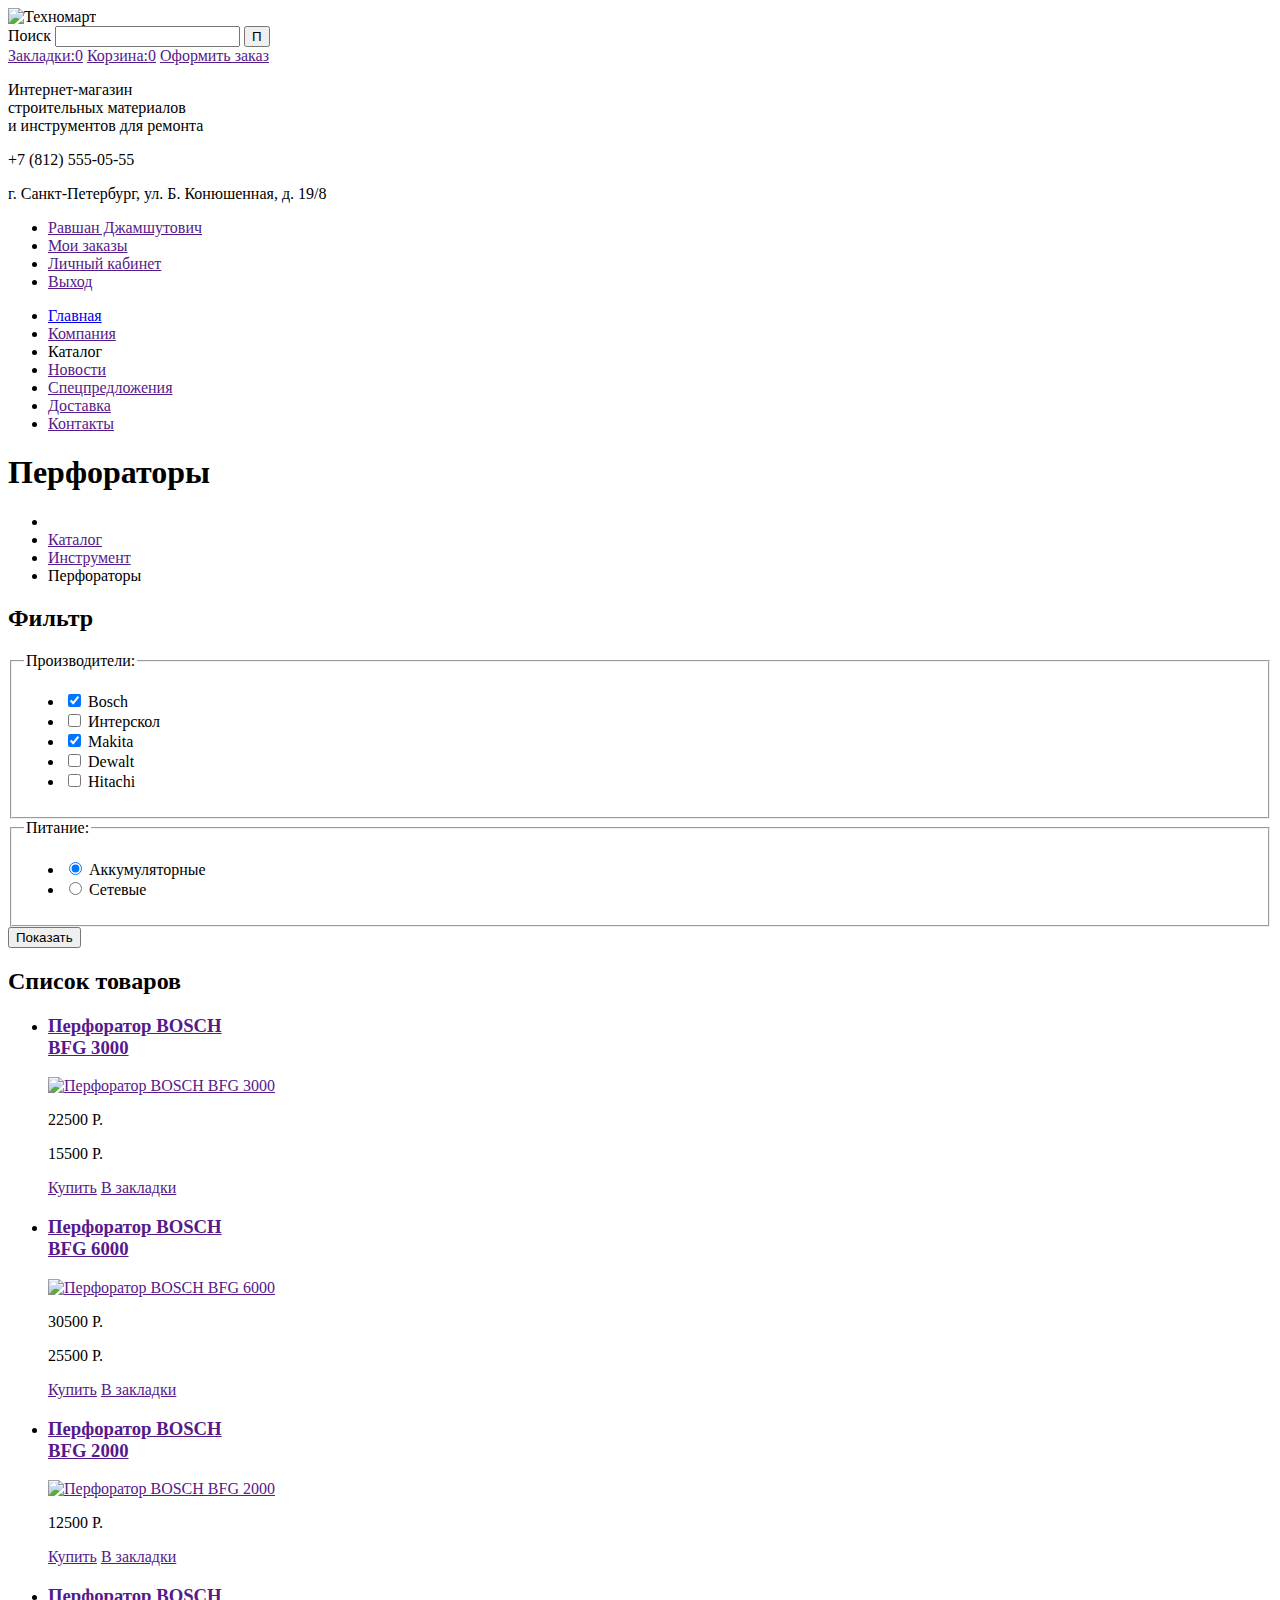
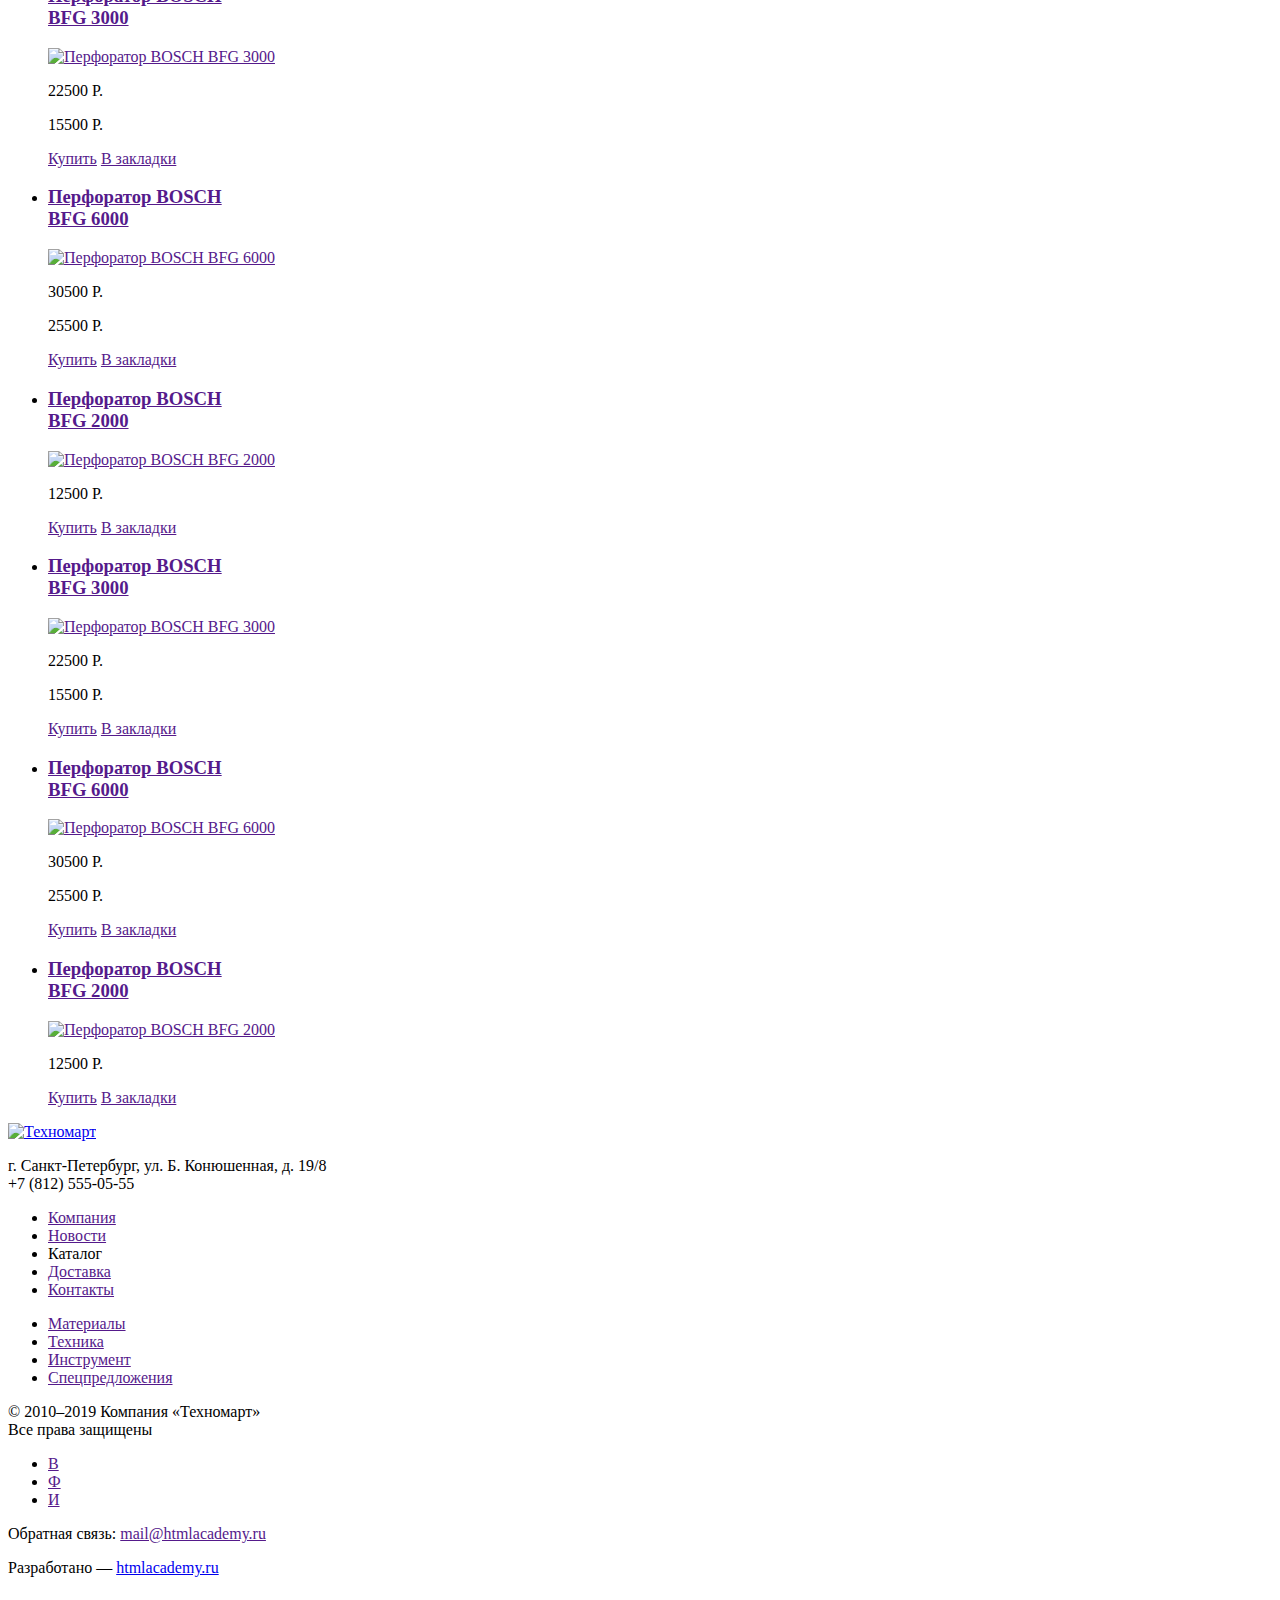
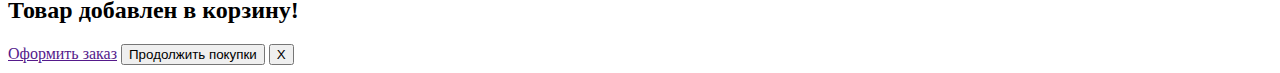
==== catalog.html @ 67f21a8b "Добавил формы" ====
<!DOCTYPE html>
<html lang="ru">
  <head>
    <meta charset="utf-8">
    <title>Каталог</title>
  </head>
  <body>
    <header>
      <div>
        <div><img src="img/logo.svg" width="109" height="19" alt="Техномарт"></div>
        <form action="https://echo.htmlacademy.ru" method="get">
          <label for="search-field">Поиск</label>
          <input id="search-field" type="text" name="search">
          <button type="submit" aria-label="найти">П</button>
        </form>
        <a href="">Закладки:0</a>
        <a href="">Корзина:0</a>
        <a href="">Оформить заказ</a>
      </div>
      <p>
        Интернет-магазин<br>
        строительных материалов<br>
        и инструментов для ремонта<br>
      </p>
      <p>+7 (812) 555-05-55</p>
      <p>г. Санкт-Петербург, ул. Б. Конюшенная, д. 19/8</p>
      <ul>
        <li><a href="">Равшан Джамшутович</a></li>
        <li><a href="">Мои заказы</a></li>
        <li><a href="">Личный кабинет</a></li>
        <li><a href="">Выход</a></li>
      </ul>
      <nav>
        <ul>
          <li><a href="index.html">Главная</a></li>
          <li><a href="">Компания</a></li>
          <li><a>Каталог</a></li>
          <li><a href="">Новости</a></li>
          <li><a href="">Спецпредложения</a></li>
          <li><a href="">Доставка</a></li>
          <li><a href="">Контакты</a></li>
        </ul>
      </nav>
    </header>
    <main>
      <h1>Перфораторы</h1>
      <ul>
        <li><a href="index.html" aria-label="Главная"></a></li>
        <li><a href="">Каталог</a></li>
        <li><a href="">Инструмент</a></li>
        <li><a>Перфораторы</a></li>
      </ul>
      <section>
        <h2>Фильтр</h2>
        <form action="https://echo.htmlacademy.ru" method="get">
          <fieldset>
            <legend>Производители:</legend>
            <ul>
              <li>
                <input id="filter-Bosch" class="visually-hidden" type="checkbox" name="Bosch" checked>
                <label for="filter-Bosch">Bosch</label>
              </li>
              <li>
                <input id="filter-Interscol" class="visually-hidden" type="checkbox" name="Interscol">
                <label for="filter-Interscol">Интерскол</label>
              </li>
              <li>
                <input id="filter-Makita" class="visually-hidden" type="checkbox" name="Makita" checked>
                <label for="filter-Makita">Makita</label>
              </li>
              <li>
                <input id="filter-Dewalt" class="visually-hidden" type="checkbox" name="Dewalt">
                <label for="filter-Dewalt">Dewalt</label>
              </li>
              <li>
                <input id="filter-Hitachi" class="visually-hidden" type="checkbox" name="Hitachi">
                <label for="filter-Hitachi">Hitachi</label>
              </li>
            </ul>
          </fieldset>
          <fieldset>
            <legend>Питание:</legend>
            <ul>
              <li>
                <input id="battery" class="visually-hidden" type="radio" name="power-source" value="battery" checked>
                <label for="battery">Аккумуляторные</label>
              </li>
              <li>
                <input id="electricity" class="visually-hidden" type="radio" name="power-source" value="electricity">
                <label for="electricity">Сетевые</label>
              </li>
            </ul>
          </fieldset>
          <button type="submit">Показать</button>
        </form>
      </section>
      <section>
        <h2 class="visually-hidden">Список товаров</h2>
        <ul>
          <li>
            <a href="" aria-label="Перфоратор BOSCH BFG 3000">
              <h3>Перфоратор BOSCH<br>
                BFG 3000
              </h3>
              <img src="img/item-catalog1.png" width="218" height="170" alt="Перфоратор BOSCH BFG 3000">
            </a>
              <p>22500 Р.</p>
              <div><p>15500 Р.</p></div>
            <a href="">Купить</a>
            <a href="">В закладки</a>
          </li>
          <li>
            <a href="" aria-label="Перфоратор BOSCH BFG 6000">
              <h3>Перфоратор BOSCH<br>
                BFG 6000
              </h3>
              <img src="img/item-catalog2.png" width="218" height="170" alt="Перфоратор BOSCH BFG 6000">
            </a>
            <p>30500 Р.</p>
            <div><p>25500 Р.</p></div>
            <a href="">Купить</a>
            <a href="">В закладки</a>
          </li>
          <li>
            <a href="" aria-label="Перфоратор BOSCH BFG 2000">
              <h3>Перфоратор BOSCH<br>
                BFG 2000
              </h3>
              <img src="img/item-catalog3.png" width="218" height="170" alt="Перфоратор BOSCH BFG 2000">
            </a>
            <div><p>12500 Р.</p></div>
            <a href="">Купить</a>
            <a href="">В закладки</a>
          </li>
          <li>
            <a href="" aria-label="Перфоратор BOSCH BFG 3000">
              <h3>Перфоратор BOSCH<br>
                BFG 3000
              </h3>
              <img src="img/item-catalog1.png" width="218" height="170" alt="Перфоратор BOSCH BFG 3000">
            </a>
              <p>22500 Р.</p>
              <div><p>15500 Р.</p></div>
            <a href="">Купить</a>
            <a href="">В закладки</a>
          </li>
          <li>
            <a href="" aria-label="Перфоратор BOSCH BFG 6000">
              <h3>Перфоратор BOSCH<br>
                BFG 6000
              </h3>
              <img src="img/item-catalog2.png" width="218" height="170" alt="Перфоратор BOSCH BFG 6000">
            </a>
            <p>30500 Р.</p>
            <div><p>25500 Р.</p></div>
            <a href="">Купить</a>
            <a href="">В закладки</a>
          </li>
          <li>
            <a href="" aria-label="Перфоратор BOSCH BFG 2000">
              <h3>Перфоратор BOSCH<br>
                BFG 2000
              </h3>
              <img src="img/item-catalog3.png" width="218" height="170" alt="Перфоратор BOSCH BFG 2000">
            </a>
            <div><p>12500 Р.</p></div>
            <a href="">Купить</a>
            <a href="">В закладки</a>
          </li>
          <li>
            <a href="" aria-label="Перфоратор BOSCH BFG 3000">
              <h3>Перфоратор BOSCH<br>
                BFG 3000
              </h3>
              <img src="img/item-catalog1.png" width="218" height="170" alt="Перфоратор BOSCH BFG 3000">
            </a>
              <p>22500 Р.</p>
              <div><p>15500 Р.</p></div>
            <a href="">Купить</a>
            <a href="">В закладки</a>
          </li>
          <li>
            <a href="" aria-label="Перфоратор BOSCH BFG 6000">
              <h3>Перфоратор BOSCH<br>
                BFG 6000
              </h3>
              <img src="img/item-catalog2.png" width="218" height="170" alt="Перфоратор BOSCH BFG 6000">
            </a>
            <p>30500 Р.</p>
            <div><p>25500 Р.</p></div>
            <a href="">Купить</a>
            <a href="">В закладки</a>
          </li>
          <li>
            <a href="" aria-label="Перфоратор BOSCH BFG 2000">
              <h3>Перфоратор BOSCH<br>
                BFG 2000
              </h3>
              <img src="img/item-catalog3.png" width="218" height="170" alt="Перфоратор BOSCH BFG 2000">
            </a>
            <div><p>12500 Р.</p></div>
            <a href="">Купить</a>
            <a href="">В закладки</a>
          </li>
        </ul>
      </section>
     </main>
    <footer>
      <div>
        <a href="index.html"><img src="img/logo.svg" width="138" height="23" alt="Техномарт"></a>
        <p>г. Санкт-Петербург, ул. Б. Конюшенная, д. 19/8<br>
+7 (812) 555-05-55
        </p>
        <ul>
          <li><a href="">Компания</a></li>
          <li><a href="">Новости</a></li>
          <li><a>Каталог</a></li>
          <li><a href="">Доставка</a></li>
          <li><a href="">Контакты</a></li>
        </ul>
        <ul>
          <li><a href="">Материалы</a></li>
          <li><a href="">Техника</a></li>
          <li><a href="">Инструмент</a></li>
          <li><a href="">Спецпредложения</a></li>
        </ul>
    </div>
    <div>
      <p>© 2010–2019 Компания «Техномарт»<br>
         Все права защищены
      </p>
      <ul>
        <li><a href="" aria-label="Техномарт во Вконтакте">В</a></li>
        <li><a href="" aria-label="Техномарт в Фейсбуке">Ф</a></li>
        <li><a href="" aria-label="Техномарт в Инстаграме">И</a></li>
      </ul>
      <p>Обратная связь:
        <a href="">mail@htmlacademy.ru</a>
      </p>
      <p>Разработано —
        <a href="https://htmlacademy.ru/intensive/htmlcss">htmlacademy.ru</a>
      </p>
    </div>
    </footer>
    <section>
      <h2>Товар добавлен в корзину!</h2>
      <a href="">Оформить заказ</a>
      <button type="button">Продолжить покупки</button>
      <button type="button" aria-label="Закрыть">Х</button>
    </section>
  </body>
</html>
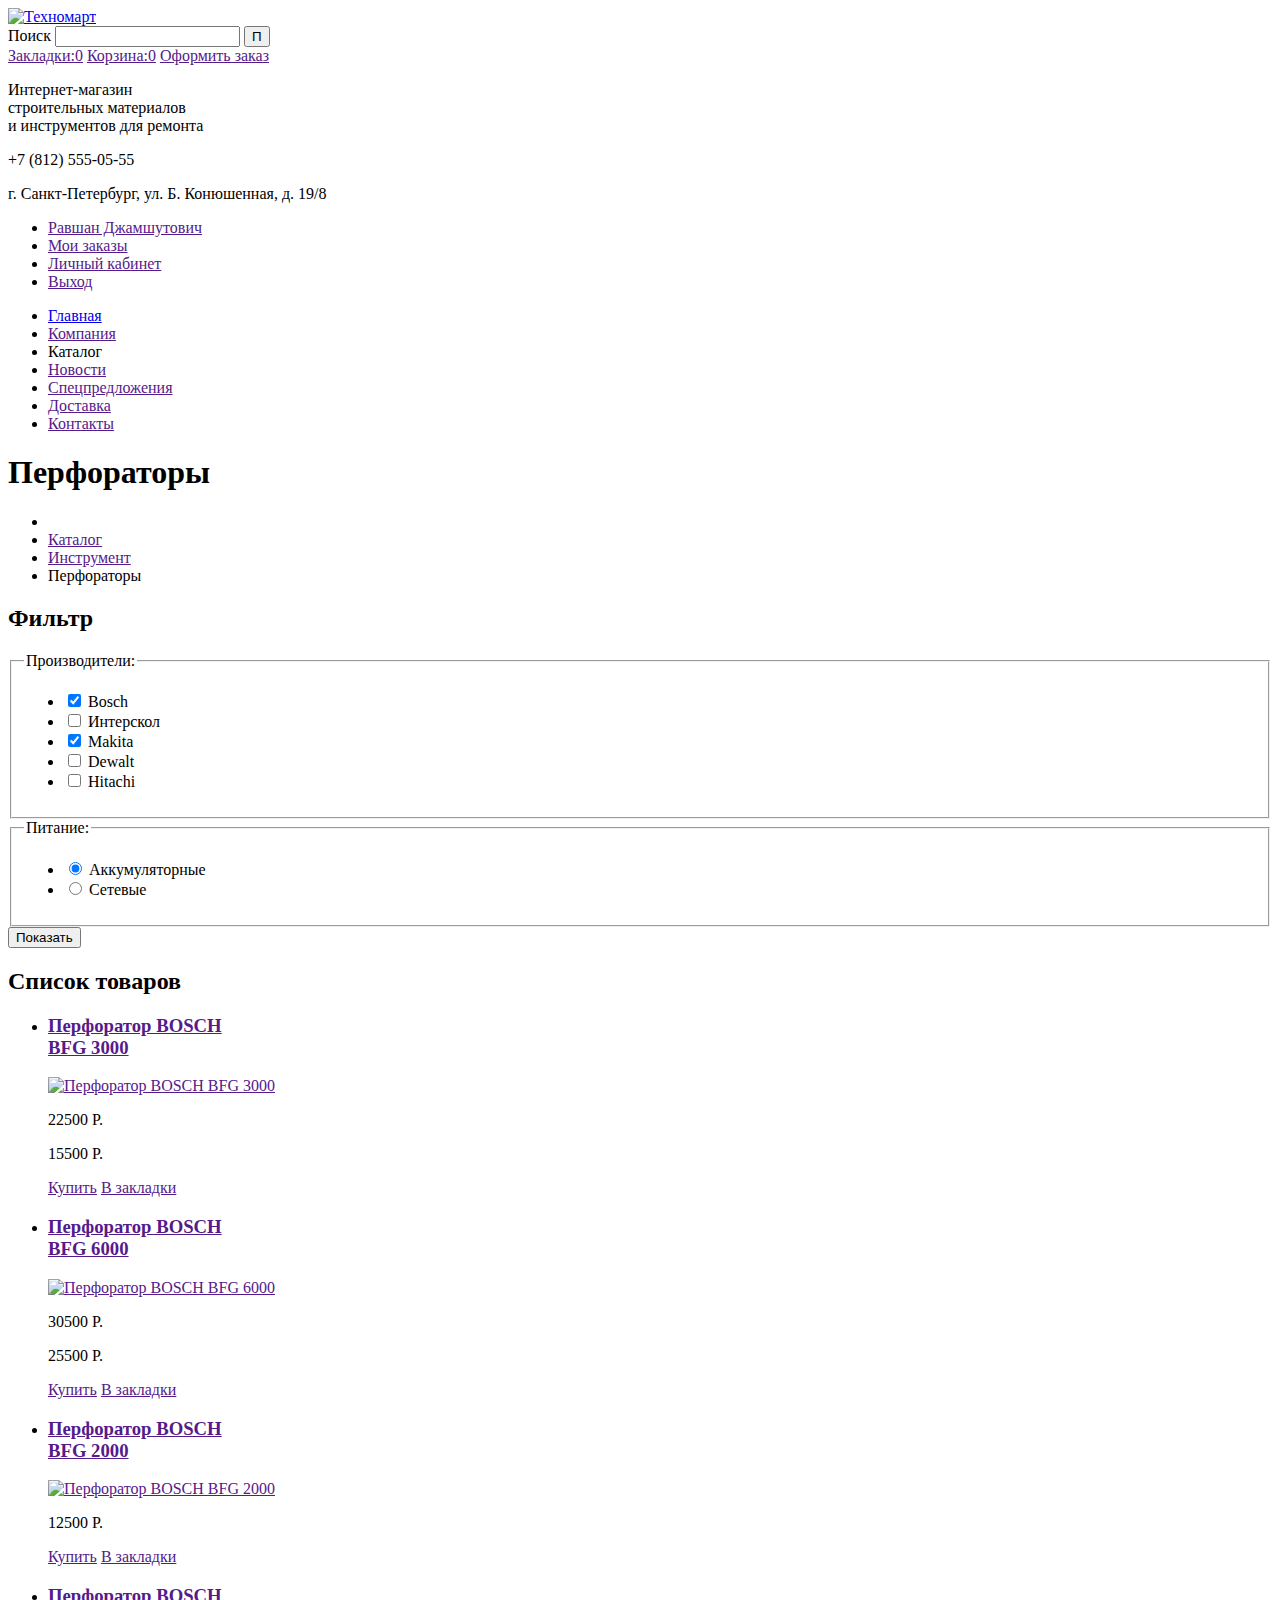
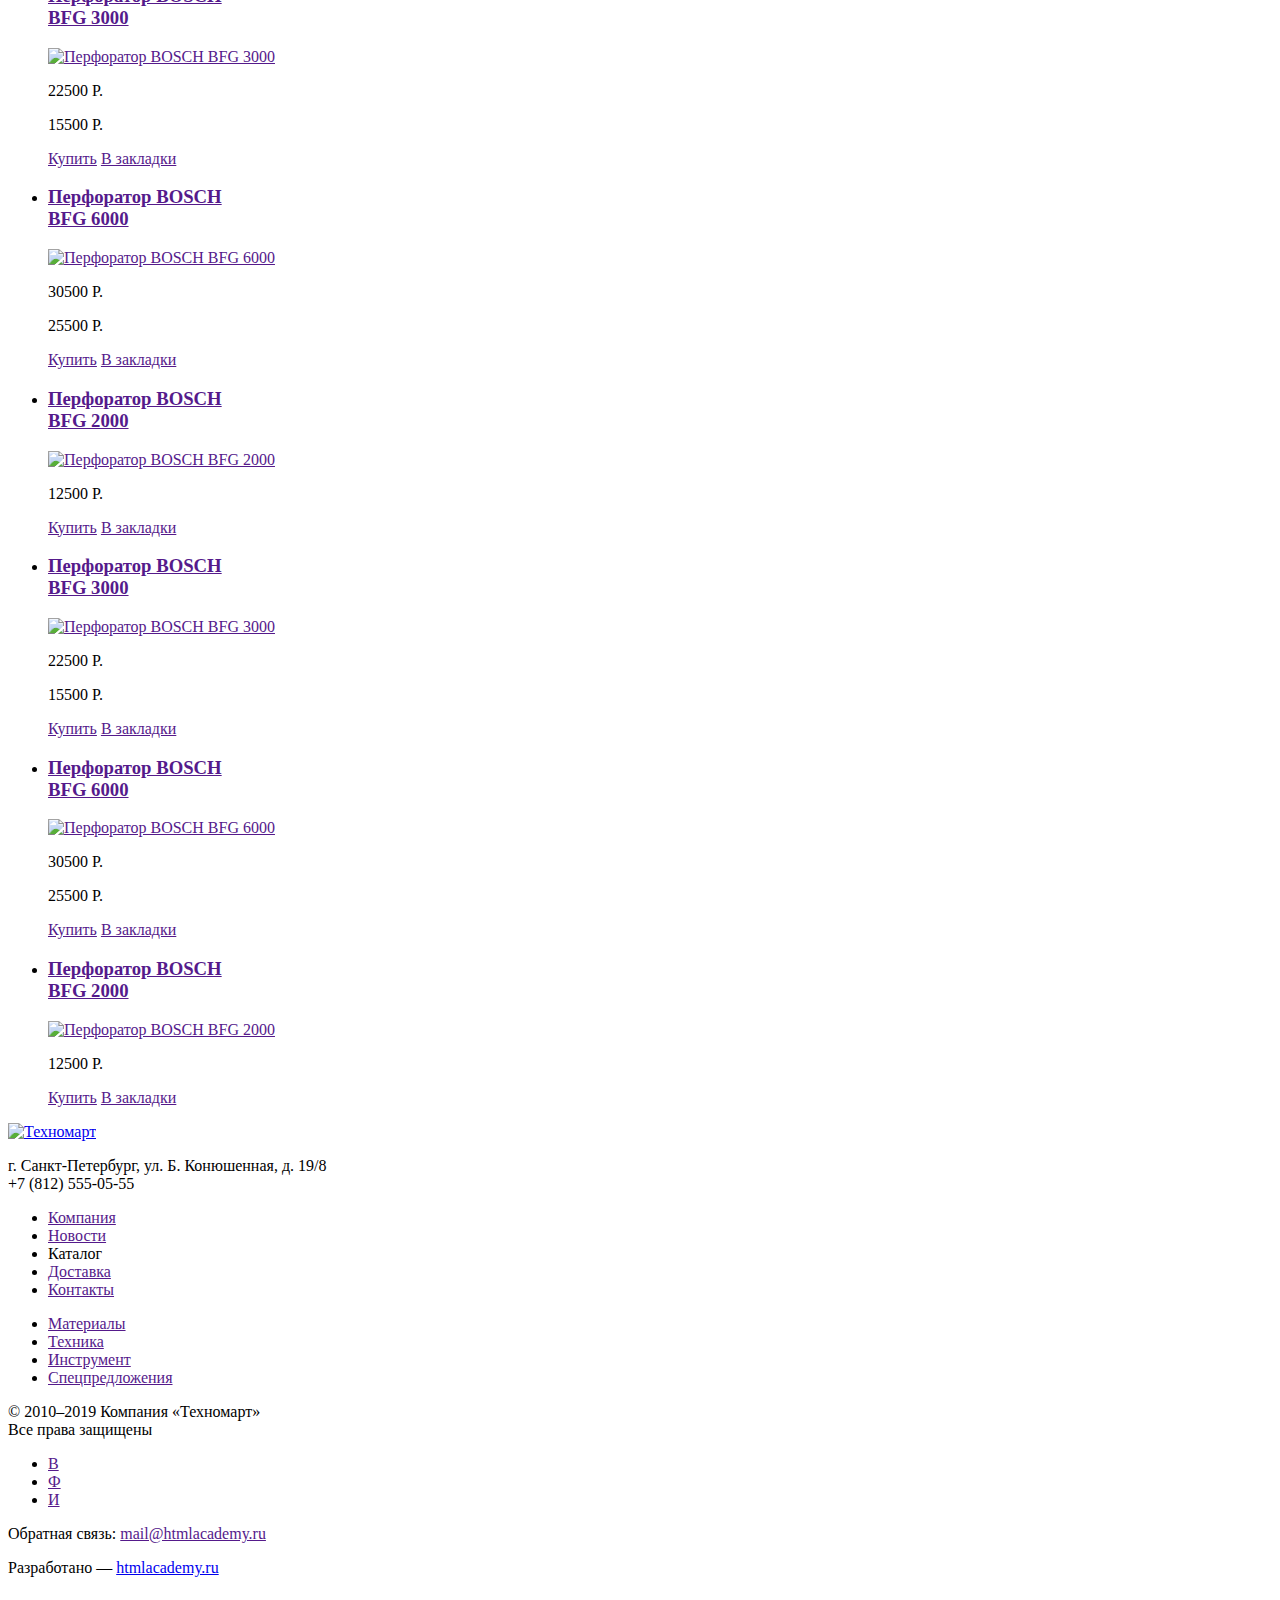
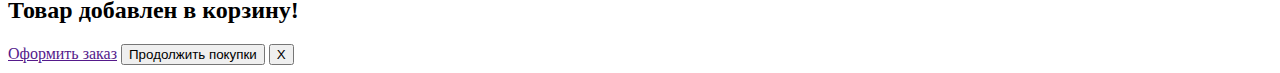
==== commit 121a73df: "Поправил имена форм и ссылку" ====
--- a/catalog.html
+++ b/catalog.html
@@ -7,7 +7,7 @@
   <body>
     <header>
       <div>
-        <div><img src="img/logo.svg" width="109" height="19" alt="Техномарт"></div>
+        <a href="index.html"><img src="img/logo.svg" width="109" height="19" alt="Техномарт"></a>
         <form action="https://echo.htmlacademy.ru" method="get">
           <label for="search-field">Поиск</label>
           <input id="search-field" type="text" name="search">
@@ -57,24 +57,24 @@
             <legend>Производители:</legend>
             <ul>
               <li>
-                <input id="filter-Bosch" class="visually-hidden" type="checkbox" name="Bosch" checked>
-                <label for="filter-Bosch">Bosch</label>
-              </li>
-              <li>
-                <input id="filter-Interscol" class="visually-hidden" type="checkbox" name="Interscol">
-                <label for="filter-Interscol">Интерскол</label>
-              </li>
-              <li>
-                <input id="filter-Makita" class="visually-hidden" type="checkbox" name="Makita" checked>
-                <label for="filter-Makita">Makita</label>
-              </li>
-              <li>
-                <input id="filter-Dewalt" class="visually-hidden" type="checkbox" name="Dewalt">
-                <label for="filter-Dewalt">Dewalt</label>
-              </li>
-              <li>
-                <input id="filter-Hitachi" class="visually-hidden" type="checkbox" name="Hitachi">
-                <label for="filter-Hitachi">Hitachi</label>
+                <input id="filter-bosch" class="visually-hidden" type="checkbox" name="bosch" checked>
+                <label for="filter-bosch">Bosch</label>
+              </li>
+              <li>
+                <input id="filter-interscol" class="visually-hidden" type="checkbox" name="interscol">
+                <label for="filter-interscol">Интерскол</label>
+              </li>
+              <li>
+                <input id="filter-makita" class="visually-hidden" type="checkbox" name="makita" checked>
+                <label for="filter-makita">Makita</label>
+              </li>
+              <li>
+                <input id="filter-dewalt" class="visually-hidden" type="checkbox" name="dewalt">
+                <label for="filter-dewalt">Dewalt</label>
+              </li>
+              <li>
+                <input id="filter-hitachi" class="visually-hidden" type="checkbox" name="hitachi">
+                <label for="filter-hitachi">Hitachi</label>
               </li>
             </ul>
           </fieldset>
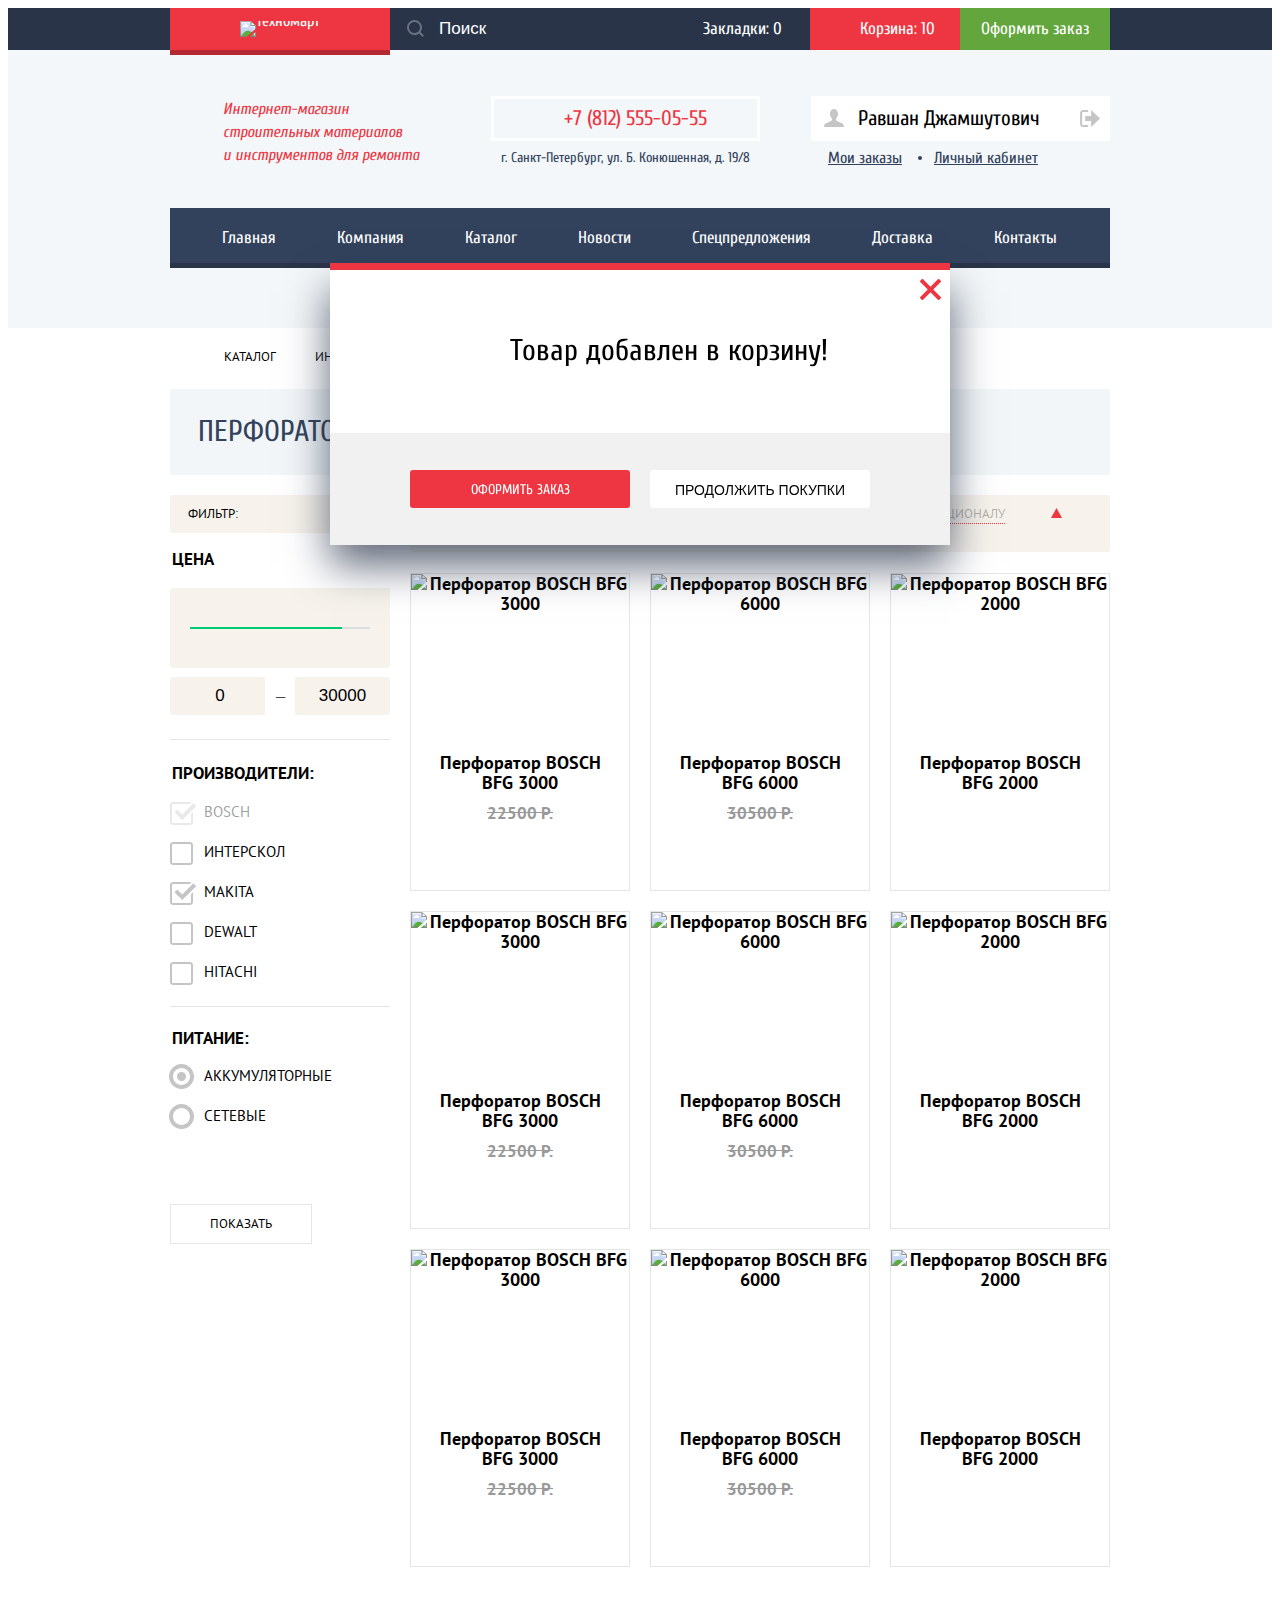
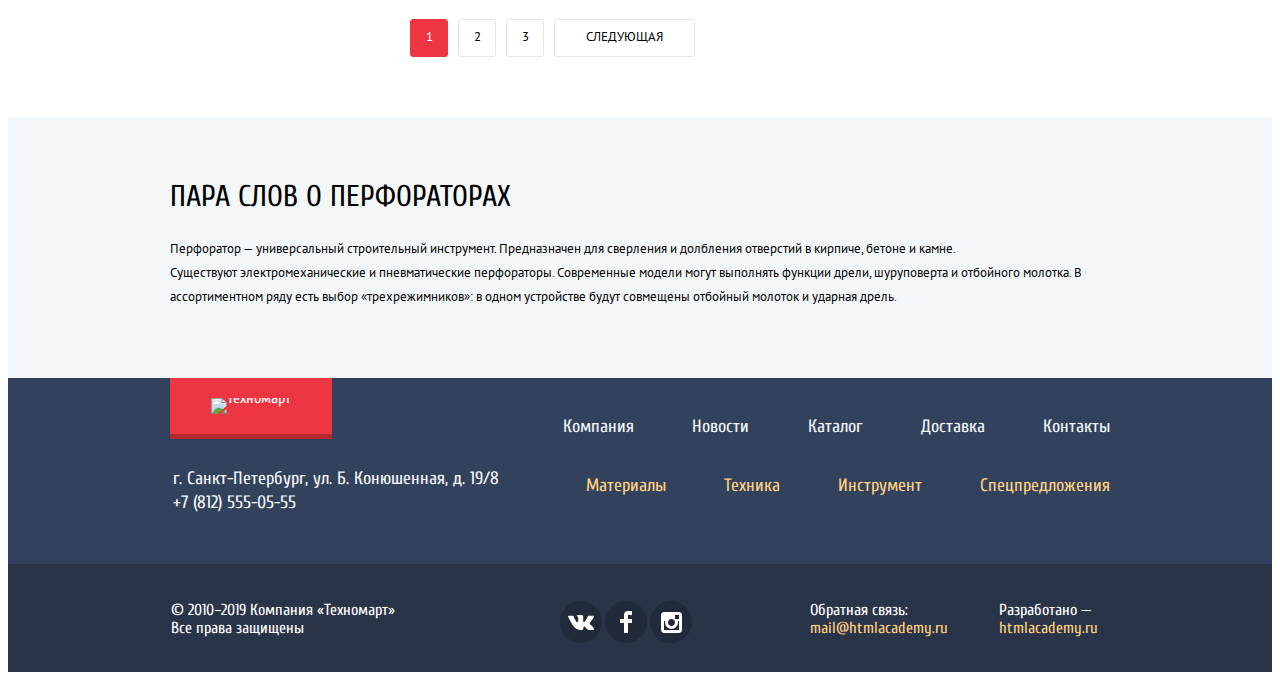
==== commit a30db832: "Добавил стилизацию модальных окон" ====
--- a/catalog.html
+++ b/catalog.html
@@ -3,35 +3,64 @@
   <head>
     <meta charset="utf-8">
     <title>Каталог</title>
+    <link href="https://fonts.googleapis.com/css?family=Cuprum:400,400i,700%7CPT+Sans:400,700&display=swap&subset=cyrillic" rel="stylesheet">
+    <link rel="stylesheet" href="css/normalize.css">
+    <link rel="stylesheet" href="css/style.css">
   </head>
-  <body>
-    <header>
-      <div>
-        <a href="index.html"><img src="img/logo.svg" width="109" height="19" alt="Техномарт"></a>
-        <form action="https://echo.htmlacademy.ru" method="get">
-          <label for="search-field">Поиск</label>
-          <input id="search-field" type="text" name="search">
-          <button type="submit" aria-label="найти">П</button>
-        </form>
-        <a href="">Закладки:0</a>
-        <a href="">Корзина:0</a>
-        <a href="">Оформить заказ</a>
-      </div>
-      <p>
-        Интернет-магазин<br>
-        строительных материалов<br>
-        и инструментов для ремонта<br>
-      </p>
-      <p>+7 (812) 555-05-55</p>
-      <p>г. Санкт-Петербург, ул. Б. Конюшенная, д. 19/8</p>
-      <ul>
-        <li><a href="">Равшан Джамшутович</a></li>
-        <li><a href="">Мои заказы</a></li>
-        <li><a href="">Личный кабинет</a></li>
-        <li><a href="">Выход</a></li>
+  <body class="catalog_page">
+    <header class="main_header">
+      <div class="header_container">
+        <div class="center_container">
+          <a  class="logo_box header_logo_box" href="index.html"><img src="img/logo.svg" width="109" height="19" alt="Техномарт"></a>
+          <form class="search" action="https://echo.htmlacademy.ru" method="get">
+            <input class="search_field" id="search-field" type="text" name="search" placeholder="Поиск">
+            <button class="search_btn" type="submit" aria-label="найти">
+              <svg xmlns="http://www.w3.org/2000/svg" width="17" height="17" viewBox="0 0 17 17">
+                <path fill="#231F20" d="M17 15.586l-3.542-3.542A7.465 7.465 0 0 0 15 7.5 7.5 7.5 0 1 0 7.5 15c1.71 0 3.282-.579 4.544-1.542L15.586 17 17 15.586zM2 7.5C2 4.467 4.467 2 7.5 2 10.532 2 13 4.467 13 7.5c0 3.032-2.468 5.5-5.5 5.5A5.506 5.506 0 0 1 2 7.5z"/>
+              </svg>
+            </button>
+          </form>
+          <div class="header_btns">
+            <a class="bookmarks" href="">Закладки: 0</a>
+            <a class="cart" href="">Корзина: 10</a>
+            <a class="order" href="">Оформить заказ</a>
+          </div>
+        </div>
+      </div>
+      <div class="header_content center_container">
+        <p class="header_description">
+          Интернет-магазин<br>
+          строительных материалов<br>
+          и инструментов для ремонта<br>
+        </p>
+        <div class="header_contacts">
+          <p class="telephone_number">+7 (812) 555-05-55</p>
+          <p class="header_adress">г. Санкт-Петербург, ул. Б. Конюшенная, д. 19/8</p>
+        </div>
+        <ul class="catalog_user_navigation">
+          <li>
+            <a class="user_name" href="">
+              <svg class="user_logo" xmlns="http://www.w3.org/2000/svg" width="20" height="18" viewBox="0 0 20 18">
+                <path fill="#c5c5c5" d="M17.881 14.166c-2.144-.735-4.256-1.666-5.207-2.39-.657-.501-.77-1.618-.517-2.415 1.118-.903 1.864-2.477 1.864-4.278C14.021 2.276 12.221 0 10 0S5.979 2.276 5.979 5.083c0 1.801.746 3.374 1.863 4.277.253.798.141 1.915-.517 2.416-.95.724-3.063 1.654-5.207 2.39S0 18 0 18h20s.025-3.099-2.119-3.834z"/>
+              </svg>
+              Равшан Джамшутович
+            </a>
+          </li>
+          <li class="exit_box"><a class="exit_btn" href="" aria-label="Выход">
+            <svg xmlns="http://www.w3.org/2000/svg" width="21" height="17" viewBox="0 0 21 17">
+              <g fill="#c5c5c5">
+                <path d="M21 8.5L12.125 0v6h-6v5h6v6z"/>
+                <path d="M3.106 13.952V3.048c.018-.376.171-1.057 1.01-1.057h5.027V0H4.116C1.938 0 1.112 1.81 1.087 3.027v10.946C1.112 15.189 1.938 17 4.116 17h5.027v-1.99H4.116c-.839 0-.992-.683-1.01-1.058z"/>
+              </g>
+            </svg>
+          </a>
+        </li>
+        <li class="user_nav_item separator"><a class="nav_btn" href="">Мои заказы</a></li>
+        <li class="user_nav_item"><a class="nav_btn" href="">Личный кабинет</a></li>
       </ul>
-      <nav>
-        <ul>
+      </div>
+      <nav class="site_navigation center_container">
+        <ul class="site_nav_list">
           <li><a href="index.html">Главная</a></li>
           <li><a href="">Компания</a></li>
           <li><a>Каталог</a></li>
@@ -42,211 +71,317 @@
         </ul>
       </nav>
     </header>
-    <main>
-      <h1>Перфораторы</h1>
-      <ul>
-        <li><a href="index.html" aria-label="Главная"></a></li>
+    <main class="catalog_main">
+      <div class="main_nav_container center_container">
+      <h1 class="headline catalog_title">Перфораторы</h1>
+      <ul class="breadcrumbs">
+        <li  class="home_box"><a class="home" href="index.html" aria-label="Главная"></a></li>
         <li><a href="">Каталог</a></li>
         <li><a href="">Инструмент</a></li>
         <li><a>Перфораторы</a></li>
       </ul>
-      <section>
-        <h2>Фильтр</h2>
-        <form action="https://echo.htmlacademy.ru" method="get">
-          <fieldset>
-            <legend>Производители:</legend>
+      </div>
+      <div class="columns center_container">
+        <section class="filter_section">
+          <h2>Фильтр:</h2>
+          <form class="filter" action="https://echo.htmlacademy.ru" method="get">
+            <fieldset class="price_fieldset">
+              <legend>Цена</legend>
+              <div class="price_range">
+                <div class="scale">
+                  <div class="price_marker"></div>
+                  <div class="price_marker marker_max"></div>
+                </div>
+              </div>
+              <div class="price_fieldset_conteiner">
+                <input class="price_field minimum_price" type="text" name="minimum_price" value="0">
+                <span class="price_separator">—</span>
+                <input class="price_field" type="text" name="maximum_price" value="30000">
+              </div>
+            </fieldset>
+            <fieldset>
+              <legend>Производители:</legend>
+              <ul class="manufacturers_list">
+                <li class="filter_item">
+                  <input class="filter_input checkbox visually-hidden" id="filter-bosch" type="checkbox" name="bosch" checked disabled>
+                  <label for="filter-bosch">Bosch</label>
+                </li>
+                <li class="filter_item">
+                  <input class="filter_input checkbox visually-hidden" id="filter-interscol" type="checkbox" name="interscol">
+                  <label for="filter-interscol">Интерскол</label>
+                </li>
+                <li class="filter_item">
+                  <input class="filter_input checkbox visually-hidden" id="filter-makita" type="checkbox" name="makita" checked>
+                  <label for="filter-makita">Makita</label>
+                </li>
+                <li class="filter_item">
+                  <input class="filter_input checkbox visually-hidden" id="filter-dewalt" type="checkbox" name="dewalt">
+                  <label for="filter-dewalt">Dewalt</label>
+                </li>
+                <li class="filter_item">
+                  <input class="filter_input checkbox visually-hidden" id="filter-hitachi" type="checkbox" name="hitachi">
+                  <label for="filter-hitachi">Hitachi</label>
+                </li>
+              </ul>
+            </fieldset>
+            <fieldset>
+              <legend class="power_legend">Питание:</legend>
+              <ul class="power_source_list">
+                <li class="filter_item">
+                  <input class="filter_input radio visually-hidden" id="battery" type="radio" name="power-source" value="battery" checked>
+                  <label for="battery">Аккумуляторные</label>
+                </li>
+                <li class="filter_item">
+                  <input class="filter_input radio visually-hidden" id="electricity" type="radio" name="power-source" value="electricity">
+                  <label for="electricity">Сетевые</label>
+                </li>
+              </ul>
+            </fieldset>
+            <button class="filter_btn" type="submit">Показать</button>
+          </form>
+        </section>
+        <section class="product_section">
+          <h2 class="visually-hidden">Список товаров</h2>
+          <div class="sorting">
+            <p class="sort">Сортировка:</p>
             <ul>
-              <li>
-                <input id="filter-bosch" class="visually-hidden" type="checkbox" name="bosch" checked>
-                <label for="filter-bosch">Bosch</label>
+              <li class="price"><a class="price_link active" href="">По цене</a></li>
+              <li class="type"><a href="">По типу</a></li>
+              <li class="functional"><a href="">По функционалу</a></li>
+              <li class="up">
+                <a class="up_link active" href="">
+                  <svg xmlns="http://www.w3.org/2000/svg" width="11" height="10" viewBox="0 0 11 10">
+                    <path fill="#c5c5c5" d="M5.5 0L0 10h11z"/>
+                  </svg>
+                </a>
               </li>
-              <li>
-                <input id="filter-interscol" class="visually-hidden" type="checkbox" name="interscol">
-                <label for="filter-interscol">Интерскол</label>
-              </li>
-              <li>
-                <input id="filter-makita" class="visually-hidden" type="checkbox" name="makita" checked>
-                <label for="filter-makita">Makita</label>
-              </li>
-              <li>
-                <input id="filter-dewalt" class="visually-hidden" type="checkbox" name="dewalt">
-                <label for="filter-dewalt">Dewalt</label>
-              </li>
-              <li>
-                <input id="filter-hitachi" class="visually-hidden" type="checkbox" name="hitachi">
-                <label for="filter-hitachi">Hitachi</label>
+              <li class="down">
+                <a class="down_link" href="">
+                  <svg xmlns="http://www.w3.org/2000/svg" width="11" height="10" viewBox="0 0 11 10">
+                    <path fill="#c5c5c5" d="M5.5 10L0 0h11"/>
+                  </svg>
+                </a>
               </li>
             </ul>
-          </fieldset>
-          <fieldset>
-            <legend>Питание:</legend>
-            <ul>
-              <li>
-                <input id="battery" class="visually-hidden" type="radio" name="power-source" value="battery" checked>
-                <label for="battery">Аккумуляторные</label>
-              </li>
-              <li>
-                <input id="electricity" class="visually-hidden" type="radio" name="power-source" value="electricity">
-                <label for="electricity">Сетевые</label>
-              </li>
+          </div>
+          <ul class="product_list">
+            <li class="product_card">
+              <a class="product_title" href="" aria-label="Перфоратор BOSCH BFG 3000">
+                <h3>Перфоратор BOSCH<br>
+                  BFG 3000
+                </h3>
+                <img class="product_image" src="img/item-catalog1.png" width="218" height="170" alt="Перфоратор BOSCH BFG 3000">
+              </a>
+              <p class="old_price">22500 Р.</p>
+              <p class="new_price">15500 Р.</p>
+              <div class="product_btn">
+                <a class="buy_btn" href="">Купить</a>
+                <a class="bookmarks_btn" href="">В закладки</a>
+              </div>
+            </li>
+            <li class="product_card">
+              <a class="product_title" href="" aria-label="Перфоратор BOSCH BFG 6000">
+                <h3>Перфоратор BOSCH<br>
+                  BFG 6000
+                </h3>
+                <img src="img/item-catalog2.png" width="218" height="170" alt="Перфоратор BOSCH BFG 6000">
+              </a>
+              <p class="old_price">30500 Р.</p>
+              <p class="new_price">25500 Р.</p>
+              <div class="product_btn">
+                <a class="buy_btn" href="">Купить</a>
+                <a class="bookmarks_btn" href="">В закладки</a>
+              </div>
+            </li>
+            <li class="product_card  new">
+              <a class="product_title" href="" aria-label="Перфоратор BOSCH BFG 2000">
+                <h3>Перфоратор BOSCH<br>
+                  BFG 2000
+                </h3>
+                <img src="img/item-catalog3.png" width="218" height="170" alt="Перфоратор BOSCH BFG 2000">
+              </a>
+              <p class="new_price">12500 Р.</p>
+              <div class="product_btn">
+                <a class="buy_btn" href="">Купить</a>
+                <a class="bookmarks_btn" href="">В закладки</a>
+              </div>
+            </li>
+            <li class="product_card">
+              <a class="product_title" href="" aria-label="Перфоратор BOSCH BFG 3000">
+                <h3>Перфоратор BOSCH<br>
+                  BFG 3000
+                </h3>
+                <img src="img/item-catalog1.png" width="218" height="170" alt="Перфоратор BOSCH BFG 3000">
+              </a>
+              <p class="old_price">22500 Р.</p>
+              <p class="new_price">15500 Р.</p>
+              <div class="product_btn">
+                <a class="buy_btn" href="">Купить</a>
+                <a class="bookmarks_btn" href="">В закладки</a>
+              </div>
+            </li>
+            <li class="product_card  new">
+              <a class="product_title" href="" aria-label="Перфоратор BOSCH BFG 6000">
+                <h3>Перфоратор BOSCH<br>
+                  BFG 6000
+                </h3>
+                <img src="img/item-catalog2.png" width="218" height="170" alt="Перфоратор BOSCH BFG 6000">
+              </a>
+              <p class="old_price">30500 Р.</p>
+              <p class="new_price">25500 Р.</p>
+              <div class="product_btn">
+                <a class="buy_btn" href="">Купить</a>
+                <a class="bookmarks_btn" href="">В закладки</a>
+              </div>
+            </li>
+            <li class="product_card">
+              <a class="product_title" href="" aria-label="Перфоратор BOSCH BFG 2000">
+                <h3>Перфоратор BOSCH<br>
+                  BFG 2000
+                </h3>
+                <img src="img/item-catalog3.png" width="218" height="170" alt="Перфоратор BOSCH BFG 2000">
+              </a>
+              <p class="new_price">12500 Р.</p>
+              <div class="product_btn">
+                <a class="buy_btn" href="">Купить</a>
+                <a class="bookmarks_btn" href="">В закладки</a>
+              </div>
+            </li>
+            <li class="product_card  new">
+              <a class="product_title" href="" aria-label="Перфоратор BOSCH BFG 3000">
+                <h3>Перфоратор BOSCH<br>
+                  BFG 3000
+                </h3>
+                <img src="img/item-catalog1.png" width="218" height="170" alt="Перфоратор BOSCH BFG 3000">
+              </a>
+              <p class="old_price">22500 Р.</p>
+              <p class="new_price">15500 Р.</p>
+              <div class="product_btn">
+                <a class="buy_btn" href="">Купить</a>
+                <a class="bookmarks_btn" href="">В закладки</a>
+              </div>
+            </li>
+            <li class="product_card">
+              <a class="product_title" href="" aria-label="Перфоратор BOSCH BFG 6000">
+                <h3>Перфоратор BOSCH<br>
+                  BFG 6000
+                </h3>
+                <img src="img/item-catalog2.png" width="218" height="170" alt="Перфоратор BOSCH BFG 6000">
+              </a>
+              <p class="old_price">30500 Р.</p>
+              <p class="new_price">25500 Р.</p>
+              <div class="product_btn">
+                <a class="buy_btn" href="">Купить</a>
+                <a class="bookmarks_btn" href="">В закладки</a>
+              </div>
+            </li>
+            <li class="product_card">
+              <a class="product_title" href="" aria-label="Перфоратор BOSCH BFG 2000">
+                <h3>Перфоратор BOSCH<br>
+                  BFG 2000
+                </h3>
+                <img src="img/item-catalog3.png" width="218" height="170" alt="Перфоратор BOSCH BFG 2000">
+              </a>
+              <p class="new_price">12500 Р.</p>
+              <div class="product_btn">
+                <a class="buy_btn" href="">Купить</a>
+                <a class="bookmarks_btn" href="">В закладки</a>
+              </div>
+            </li>
+          </ul>
+          <div class="page_navigation">
+            <ul class="page_list">
+              <li><a class="active">1</a></li>
+              <li><a href="">2</a></li>
+              <li><a href="">3</a></li>
+              <li><a class="next" href="">Следующая</a></li>
             </ul>
-          </fieldset>
-          <button type="submit">Показать</button>
-        </form>
+          </div>
+        </section>
+      </div>
+      <section class="note">
+        <div class="center_container">
+          <h2 class="headline">Пара слов о перфораторах</h2>
+          <p>Перфоратор — универсальный строительный инструмент. Предназначен для сверления и долбления отверстий в кирпиче, бетоне и камне.<br>
+            Существуют электромеханические и пневматические перфораторы. Современные модели могут выполнять функции дрели, шуруповерта и отбойного молотка. В<br>
+            ассортиментном ряду есть выбор «трехрежимников»: в одном устройстве будут совмещены отбойный молоток и ударная дрель.
+          </p>
+        </div>
       </section>
-      <section>
-        <h2 class="visually-hidden">Список товаров</h2>
-        <ul>
-          <li>
-            <a href="" aria-label="Перфоратор BOSCH BFG 3000">
-              <h3>Перфоратор BOSCH<br>
-                BFG 3000
-              </h3>
-              <img src="img/item-catalog1.png" width="218" height="170" alt="Перфоратор BOSCH BFG 3000">
-            </a>
-              <p>22500 Р.</p>
-              <div><p>15500 Р.</p></div>
-            <a href="">Купить</a>
-            <a href="">В закладки</a>
-          </li>
-          <li>
-            <a href="" aria-label="Перфоратор BOSCH BFG 6000">
-              <h3>Перфоратор BOSCH<br>
-                BFG 6000
-              </h3>
-              <img src="img/item-catalog2.png" width="218" height="170" alt="Перфоратор BOSCH BFG 6000">
-            </a>
-            <p>30500 Р.</p>
-            <div><p>25500 Р.</p></div>
-            <a href="">Купить</a>
-            <a href="">В закладки</a>
-          </li>
-          <li>
-            <a href="" aria-label="Перфоратор BOSCH BFG 2000">
-              <h3>Перфоратор BOSCH<br>
-                BFG 2000
-              </h3>
-              <img src="img/item-catalog3.png" width="218" height="170" alt="Перфоратор BOSCH BFG 2000">
-            </a>
-            <div><p>12500 Р.</p></div>
-            <a href="">Купить</a>
-            <a href="">В закладки</a>
-          </li>
-          <li>
-            <a href="" aria-label="Перфоратор BOSCH BFG 3000">
-              <h3>Перфоратор BOSCH<br>
-                BFG 3000
-              </h3>
-              <img src="img/item-catalog1.png" width="218" height="170" alt="Перфоратор BOSCH BFG 3000">
-            </a>
-              <p>22500 Р.</p>
-              <div><p>15500 Р.</p></div>
-            <a href="">Купить</a>
-            <a href="">В закладки</a>
-          </li>
-          <li>
-            <a href="" aria-label="Перфоратор BOSCH BFG 6000">
-              <h3>Перфоратор BOSCH<br>
-                BFG 6000
-              </h3>
-              <img src="img/item-catalog2.png" width="218" height="170" alt="Перфоратор BOSCH BFG 6000">
-            </a>
-            <p>30500 Р.</p>
-            <div><p>25500 Р.</p></div>
-            <a href="">Купить</a>
-            <a href="">В закладки</a>
-          </li>
-          <li>
-            <a href="" aria-label="Перфоратор BOSCH BFG 2000">
-              <h3>Перфоратор BOSCH<br>
-                BFG 2000
-              </h3>
-              <img src="img/item-catalog3.png" width="218" height="170" alt="Перфоратор BOSCH BFG 2000">
-            </a>
-            <div><p>12500 Р.</p></div>
-            <a href="">Купить</a>
-            <a href="">В закладки</a>
-          </li>
-          <li>
-            <a href="" aria-label="Перфоратор BOSCH BFG 3000">
-              <h3>Перфоратор BOSCH<br>
-                BFG 3000
-              </h3>
-              <img src="img/item-catalog1.png" width="218" height="170" alt="Перфоратор BOSCH BFG 3000">
-            </a>
-              <p>22500 Р.</p>
-              <div><p>15500 Р.</p></div>
-            <a href="">Купить</a>
-            <a href="">В закладки</a>
-          </li>
-          <li>
-            <a href="" aria-label="Перфоратор BOSCH BFG 6000">
-              <h3>Перфоратор BOSCH<br>
-                BFG 6000
-              </h3>
-              <img src="img/item-catalog2.png" width="218" height="170" alt="Перфоратор BOSCH BFG 6000">
-            </a>
-            <p>30500 Р.</p>
-            <div><p>25500 Р.</p></div>
-            <a href="">Купить</a>
-            <a href="">В закладки</a>
-          </li>
-          <li>
-            <a href="" aria-label="Перфоратор BOSCH BFG 2000">
-              <h3>Перфоратор BOSCH<br>
-                BFG 2000
-              </h3>
-              <img src="img/item-catalog3.png" width="218" height="170" alt="Перфоратор BOSCH BFG 2000">
-            </a>
-            <div><p>12500 Р.</p></div>
-            <a href="">Купить</a>
-            <a href="">В закладки</a>
-          </li>
-        </ul>
-      </section>
-     </main>
-    <footer>
-      <div>
-        <a href="index.html"><img src="img/logo.svg" width="138" height="23" alt="Техномарт"></a>
-        <p>г. Санкт-Петербург, ул. Б. Конюшенная, д. 19/8<br>
-+7 (812) 555-05-55
-        </p>
-        <ul>
-          <li><a href="">Компания</a></li>
-          <li><a href="">Новости</a></li>
-          <li><a>Каталог</a></li>
-          <li><a href="">Доставка</a></li>
-          <li><a href="">Контакты</a></li>
-        </ul>
-        <ul>
-          <li><a href="">Материалы</a></li>
-          <li><a href="">Техника</a></li>
-          <li><a href="">Инструмент</a></li>
-          <li><a href="">Спецпредложения</a></li>
-        </ul>
-    </div>
-    <div>
-      <p>© 2010–2019 Компания «Техномарт»<br>
-         Все права защищены
-      </p>
-      <ul>
-        <li><a href="" aria-label="Техномарт во Вконтакте">В</a></li>
-        <li><a href="" aria-label="Техномарт в Фейсбуке">Ф</a></li>
-        <li><a href="" aria-label="Техномарт в Инстаграме">И</a></li>
-      </ul>
-      <p>Обратная связь:
-        <a href="">mail@htmlacademy.ru</a>
-      </p>
-      <p>Разработано —
-        <a href="https://htmlacademy.ru/intensive/htmlcss">htmlacademy.ru</a>
-      </p>
-    </div>
+    </main>
+    <footer class="main_footer">
+      <div class="footer_container center_container">
+        <div class="footer_box">
+          <a class="logo_box footer_logo_box" href="index.html"><img class="footer_logo_svg"  src="img/footer-logo.svg" width="138" height="23" alt="Техномарт"></a>
+          <p class="adress">г. Санкт-Петербург, ул. Б. Конюшенная, д. 19/8<br>
+            +7 (812) 555-05-55
+          </p>
+        </div>
+        <div class="nav_container">
+          <ul class="first_footer_nav">
+            <li><a href="">Компания</a></li>
+            <li><a href="">Новости</a></li>
+            <li><a>Каталог</a></li>
+            <li><a href="">Доставка</a></li>
+            <li><a href="">Контакты</a></li>
+          </ul>
+          <ul class="second_footer_nav">
+            <li><a href="">Материалы</a></li>
+            <li><a href="">Техника</a></li>
+            <li><a href="">Инструмент</a></li>
+            <li><a href="">Спецпредложения</a></li>
+          </ul>
+        </div>
+      </div>
+      <div class="footer_contacts">
+        <div class="center_container">
+          <p class="copyright">© 2010–2019 Компания «Техномарт»<br>
+            Все права защищены
+          </p>
+          <ul class="footer_social">
+            <li>
+              <a href="" aria-label="Техномарт во Вконтакте">
+                <span class="visually-hidden">Вконтакте</span>
+                <svg xmlns="http://www.w3.org/2000/svg" width="26" height="15" viewBox="0 0 26 15">
+                    <path fill="#FFF" d="M16.138 11.51c.956-.309 2.18 2.04 3.483 2.939.978.681 1.727.534 1.727.534l3.473-.05s1.815-.112.957-1.554c-.071-.12-.503-1.069-2.585-3.022-2.177-2.043-1.882-1.712.739-5.244 1.597-2.153 2.236-3.468 2.036-4.028-.192-.539-1.365-.399-1.365-.399L20.69.713c-.381.001-.704.119-.851.515-.003.004-.621 1.666-1.445 3.079-1.741 2.989-2.436 3.148-2.724 2.961-.661-.433-.494-1.737-.494-2.664 0-2.897.432-4.105-.846-4.417-.427-.104-.739-.172-1.828-.182-1.392-.021-2.574 0-3.244.329-.445.223-.786.712-.579.74.26.035.843.16 1.155.586.401.552.389 1.789.389 1.789s.229 3.411-.54 3.834c-.528.29-1.25-.302-2.803-3.016-.793-1.388-1.392-2.922-1.392-2.922s-.116-.285-.326-.441c-.25-.185-.6-.244-.6-.244L.848.684S.29.7.085.946c-.182.218-.015.668-.015.668s2.909 6.881 6.203 10.347c3.02 3.182 6.452 2.971 6.452 2.971h1.555s.469-.054.709-.312c.224-.24.214-.691.214-.691s-.031-2.109.935-2.419z"/>
+                </svg>
+              </a>
+            </li>
+            <li>
+              <a href="" aria-label="Техномарт в Фейсбуке">
+                <span class="visually-hidden">Фейсбук</span>
+                <svg xmlns="http://www.w3.org/2000/svg" width="12" height="22" viewBox="0 0 12 22">
+                    <path fill="#FFF" d="M12 4V0H8a4 4 0 0 0-4 4v4H0v4h4v10h4V12h4V8H8V4h4z"/>
+                </svg>
+              </a>
+            </li>
+            <li>
+              <a href="" aria-label="Техномарт в Инстаграме">
+                <span class="visually-hidden">Истаграм</span>
+                <svg xmlns="http://www.w3.org/2000/svg" width="21" height="21" viewBox="0 0 21 21">
+                    <path fill="#FFF" d="M18 0H3C1.35 0 0 1.35 0 3v15c0 1.65 1.35 3 3 3h15c1.65 0 3-1.35 3-3V3c0-1.65-1.35-3-3-3zm-7.5 7c1.93 0 3.5 1.57 3.5 3.5S12.43 14 10.5 14 7 12.43 7 10.5 8.57 7 10.5 7zM18 18H3V9h1.181A6.504 6.504 0 0 0 4 10.5a6.5 6.5 0 1 0 13 0 6.45 6.45 0 0 0-.181-1.5H18v9zm0-11h-4V3h4v4z"/>
+                </svg>
+              </a>
+            </li>
+          </ul>
+          <p class="feedback">Обратная связь:<br>
+            <a href="">mail@htmlacademy.ru</a>
+          </p>
+          <p class="developed">Разработано —<br>
+            <a href="https://htmlacademy.ru/intensive/htmlcss">htmlacademy.ru</a>
+          </p>
+        </div>
+      </div>
     </footer>
-    <section>
-      <h2>Товар добавлен в корзину!</h2>
-      <a href="">Оформить заказ</a>
-      <button type="button">Продолжить покупки</button>
-      <button type="button" aria-label="Закрыть">Х</button>
+    <section class="modal modal_success_buy">
+      <div class="modal_center_container">
+        <h2 class="headline">Товар добавлен в корзину!</h2>
+      </div>
+      <div class="modal_container">
+        <a class="button" href="">Оформить заказ</a>
+        <button class="button continue_btn" type="button">Продолжить покупки</button>
+      </div>
+      <button class="modal_close" type="button" aria-label="Закрыть"></button>
     </section>
   </body>
 </html>
--- a/css/style.css
+++ b/css/style.css
@@ -0,0 +1,2075 @@
+*,*::before,*::after {
+  box-sizing: inherit;
+}
+
+html {
+  box-sizing: border-box;
+
+}
+
+body {
+  font-family: "Cuprum", "Arial", "sans-serif";
+  color: #FFFFFF;
+
+  min-width: 960px;
+
+}
+
+a {
+  text-decoration: none;
+  color: #FFFFFF;
+}
+
+img {
+  max-width: 100%;
+  height: auto;
+}
+
+.visually-hidden {
+  position: absolute;
+  width: 1px;
+  height: 1px;
+  margin: -1px;
+  border: 0;
+  padding: 0;
+
+  white-space: nowrap;
+  clip-path: inset(100%);
+  clip: rect(0 0 0 0);
+  overflow: hidden;
+}
+
+.center_container {
+  width: 940px;
+  margin-left: auto;
+  margin-right: auto;
+}
+
+.catalog_page .main_header {
+  margin-bottom: 20px;
+}
+
+.header_container .center_container {
+  display: flex;
+  align-items: stretch;
+  align-content: stretch;
+}
+
+.header_container {
+  padding: 0;
+  margin: 0;
+  margin-bottom: 46px;
+}
+
+.logo_box {
+  display: block;
+  background-color: #ee3643;
+  text-align: center;
+  padding-top: 13px;
+  padding-bottom: 10px;
+  line-height: 1px;
+
+}
+
+.header_logo_box {
+  position: relative;
+  width: 220px;
+}
+
+.header_logo_box::after {
+  content: "";
+  height: 5px;
+  width: 100%;
+  background-color: #b52933;
+  display: block;
+  position: absolute;
+  top: 100%;
+}
+
+.search {
+  position: relative;
+}
+
+.search_field::-ms-input-placeholder {
+  color: #ffffff;
+}
+
+.search_field::-moz-placeholder {
+  color: #ffffff;
+  opacity: 1;
+}
+
+.search_field::placeholder {
+  color: #ffffff;
+}
+.search input {
+  font-size: 17px;
+  line-height: 18px;
+  color: #FFFFFF;
+  background-color: transparent;
+  border: none;
+  display: block;
+  width: 270px;
+  padding-top: 12px;
+  padding-bottom: 12px;
+  padding-left: 49px;
+
+}
+
+.search_field:focus ~ .search_btn path {
+  fill: #ee3643;
+}
+
+.search_field:focus ~ .search_btn,
+.search .search_btn:hover,
+.search .search_btn:focus,
+.search_field:hover ~ .search_btn {
+  opacity: 1;
+}
+
+.search_btn {
+  position: absolute;
+  background-color: transparent;
+  margin: 0;
+  padding: 0;
+  right: 236px;
+  top: 12px;
+  border: none;
+  cursor: pointer;
+  opacity: 0.3;
+}
+
+.search_btn path {
+  fill: #ffffff;
+}
+
+.logo_box:hover,
+.logo_box:focus {
+  background-color: #ca2c37;
+}
+
+.catalog_logo_box:active {
+  background-color: #ba2732;
+}
+
+.header_container {
+  background-color:#293449;
+
+}
+
+.header_btns {
+  display: flex;
+  flex-wrap: wrap;
+  width: 450px;
+}
+
+.header_btns a {
+  font-size: 17px;
+  line-height: 18px;
+  display: block;
+  padding-top: 12px;
+  padding-bottom: 12px;
+  width: 150px;
+
+}
+
+.header_btns .order {
+  background-color: #63a63e;
+  text-align: center;
+  padding-left: 20px;
+  padding-right: 20px;
+}
+
+.header_btns .bookmarks {
+  padding: 12px 28px 12px 43px;
+  position: relative;
+}
+
+.header_btns .bookmarks::before {
+  content: "";
+  position: absolute;
+  background-image: url(../img/icon-bookmark.svg);
+  background-size: 14px 16px;
+  width: 14px;
+  height: 16px;
+  left: 17px;
+  opacity: 0.3;
+}
+
+.header_btns .cart {
+  padding: 12px 29px 12px 50px;
+  position: relative;
+}
+
+.catalog_page .cart {
+  padding-right: 24px;
+  background-color: #ee3643;
+}
+
+.header_btns .cart::before {
+  content: "";
+  position: absolute;
+  background-image: url(../img/cart-icon.svg);
+  background-size: 15px 15px;
+  width: 15px;
+  height: 15px;
+  left: 18px;
+  opacity: 0.3;
+}
+
+.header_container .order:hover,
+.header_container .order:focus {
+  background-color: #5fbb2d;
+}
+
+.header_container .order:active {
+  background-color: #518534;
+  color: rgba(255, 255, 255, 0.5);
+}
+
+.header_container .cart:hover,
+.header_container .cart:focus,
+.header_container .bookmarks:hover,
+.header_container .bookmarks:focus,
+.search input:hover {
+  background-color: #212a3a;
+}
+
+.cart:hover::before,
+.cart:focus::before,
+.bookmarks:hover::before,
+.bookmarks:focus::before {
+  opacity: 1;
+}
+
+.search input:focus {
+  background: #ffffff;
+  outline: none;
+  color: #000000;
+}
+
+
+.header_container .cart:active,
+.header_container .bookmarks:active {
+  background-color: #161d29;
+  color: rgba(255, 255, 255, 0.6);
+}
+
+.main_header {
+  background-color: #f4f7f9;
+  display: flex;
+  flex-direction: column;
+
+}
+
+.header_content{
+  display: flex;
+  margin-bottom: 38px;
+  padding-left: 53px;
+  background-color: #f4f7f9;
+}
+
+.header_description{
+  font-size: 16px;
+  font-style: italic;
+  line-height: 23px;
+  color: #ee3643;
+  margin: 0;
+  margin-right: 71px;
+  padding-top: 2px;
+  width: 197px;
+}
+
+.header_adress {
+  font-size: 14px;
+  line-height: 24px;
+  color: #32425c;
+  text-align: center;
+  margin: 0;
+
+}
+
+.header_content .telephone_number {
+  font-size: 21px;
+  line-height: 21px;
+  color: #ee3643;
+  border: 3px solid #ffffff;
+  padding: 9px 49px 9px 70px;
+  margin: 0;
+  margin-bottom: 5px;
+  text-decoration: none;
+  position: relative;
+}
+
+.header_content .telephone_number::before {
+  content: "";
+  width: 19px;
+  height: 19px;
+  display: block;
+  background-image: url("../img/icon-phone.svg");
+  background-position: 0 0;
+  background-repeat: no-repeat;
+  position: absolute;
+  top: 10px;
+  left: 12px;
+}
+
+.header_content .header_contacts {
+  display: flex;
+  flex-wrap: wrap;
+  flex-direction: column;
+  margin-right: 69px;
+  width: 270px;
+}
+
+.main_user_navigation {
+  display: flex;
+  flex-wrap: wrap;
+  margin: 0;
+  padding: 0;
+  width: 281px;
+}
+
+.main_user_navigation,
+.catalog_user_navigation {
+  list-style: none;
+}
+
+.main_user_navigation a,
+.catalog_user_navigation .user_name {
+  font-size: 21px;
+  line-height: 21px;
+  color: #000000;
+  background-color: #ffffff;
+}
+
+.catalog_user_navigation {
+  display: flex;
+  flex-wrap: wrap;
+  align-items: flex-start;
+  width: 299px;
+  padding: 0;
+  margin: 0;
+  position: relative;
+}
+
+.catalog_user_navigation .user_name {
+  display: block;
+  width: 299px;
+  padding-top: 12px;
+  padding-bottom: 12px;
+  padding-left: 47px;
+  margin-bottom: 5px;
+  position: relative;
+}
+
+.catalog_user_navigation .user_logo {
+  position: absolute;
+  top: 13px;
+  left: 13px;
+}
+
+.catalog_page .header_contacts {
+  margin-right: 51px;
+}
+
+.main_user_navigation .login {
+  padding: 12px 25px 12px 47px;
+  display: block;
+  margin-right: 10px;
+  position: relative;
+}
+
+.login_icon {
+  position: absolute;
+  left: 14px;
+  top: 14px;
+}
+
+.main_user_navigation .registration {
+  padding: 12px 24px;
+  display: block;
+}
+
+.catalog_user_navigation .user_nav_item {
+  padding-left: 17px;
+}
+
+.catalog_user_navigation .nav_btn {
+  font-size: 16px;
+  line-height: 18px;
+  line-height: normal;
+  color: #32425c;
+  text-decoration: underline;
+ }
+
+.exit_box {
+  position: absolute;
+  top: 4px;
+  right: 0px;
+}
+ .catalog_user_navigation .exit_btn {
+   font-size: 0;
+   padding: 10px;
+   display: block;
+ }
+
+ .catalog_user_navigation .separator {
+   position: relative;
+   margin-right: 15px;
+ }
+
+.separator::after {
+  content: "";
+  width: 4px;
+  height: 4px;
+  background-color: #32425c;
+  display: block;
+  position: absolute;
+  border-radius: 50%;
+  left: 107px;
+  top: 7px;
+}
+
+.exit_btn:hover path,
+.exit_btn:focus path,
+.user_name:hover path,
+.user_name:focus path{
+  fill: #32425C;
+}
+
+.exit_btn:active path,
+.user_name:active path {
+  fill: #c5c5c5;
+}
+
+.main_user_navigation a:hover,
+.main_user_navigation a:focus,
+.catalog_user_navigation .nav_btn:focus,
+.catalog_user_navigation .nav_btn:hover {
+  color: #ee3643;
+}
+
+.main_user_navigation a:active,
+.catalog_user_navigation .user_name:active {
+  color: rgba(0, 0, 0, 0.3);
+}
+
+.catalog_user_navigation .nav_btn:active {
+  color: rgba(50, 66, 92, 0.3);
+}
+
+.site_navigation ul {
+  list-style: none;
+  display: flex;
+  flex-wrap: wrap;
+  margin: 0;
+  padding: 0 21px;
+}
+
+.site_navigation {
+  background-color: #32425c;
+  box-shadow: inset 0px -5px 0 0 #293449;
+  margin-bottom: 60px;
+}
+
+.site_navigation a {
+  font-size: 17px;
+  line-height: 17px;
+  display: block;
+  padding: 21px 30px 22px 31px;
+  text-align: center;
+
+}
+
+.login:hover path,
+.login:focus path {
+  fill:#32425C;
+}
+
+.login:active path {
+  fill:#c5c5c5;
+}
+
+.site_navigation a:hover,
+.site_navigation a:focus {
+  background-color: #293449;
+}
+
+.site_navigation a:active {
+  background-color: #1d2739;
+  color: rgba(255, 255, 255, 0.5);
+}
+
+.catalog_main .main_nav_container {
+  display: flex;
+  flex-direction: column;
+}
+
+.breadcrumbs {
+  font-family: "PT Sans", "Arial", "sans-serif";
+  font-size: 13px;
+  line-height: 18px;
+  list-style: none;
+  display: flex;
+  order: -1;
+  margin: 0;
+  margin-bottom: 22px;
+  padding: 0;
+}
+
+.breadcrumbs .home {
+  display: inline-block;
+  vertical-align: baseline;
+  width: 15px;
+  height: 12px;
+  background-image: url("../img/icon-home.svg");
+  background-repeat: no-repeat;
+  background-position: -1px 0px;
+
+
+}
+
+.breadcrumbs .home_box {
+  padding-top: 1px;
+}
+
+.breadcrumbs li:not(:last-child) {
+  margin-right: 39px;
+  position: relative;
+}
+
+.breadcrumbs li::after{
+  content: "";
+  display: block;
+  width: 8px;
+  height: 12px;
+  background-image: url("../img/icon-right-small.svg");
+  background-repeat: no-repeat;
+  background-position: 0 0;
+  position: absolute;
+  right: -26px;
+  top: 3px;
+}
+
+.breadcrumbs li:last-child::after{
+  display: none;
+}
+
+.breadcrumbs li:last-child {
+  margin: 0;
+}
+
+.breadcrumbs .home_box::after {
+  right: -20px;
+}
+
+.breadcrumbs a{
+ color: #000000;
+ text-transform: uppercase;
+}
+
+.breadcrumbs a:hover,
+.breadcrumbs a:focus {
+  text-decoration: underline;
+}
+
+.headline {
+  font-size: 30px;
+  line-height: 30px;
+  font-weight: normal;
+  color: #000000;
+  text-transform: uppercase;
+  margin: 0;
+}
+
+.catalog_title {
+  color: #32425c;
+  background-color: #f2f6f8;
+  margin: 0;
+  margin-bottom: 20px;
+  padding: 28px;
+}
+
+.filter_section {
+  width: 220px;
+}
+
+.filter_section h2 {
+  font-family: "PT Sans", "Arial", "sans-serif";
+  font-size: 13px;
+  line-height: 18px;
+  font-weight: normal;
+  color: #000000;
+  background-color: #f7f3ec;
+  text-transform: uppercase;
+  padding-top: 10px;
+  padding-bottom: 10px;
+  padding-left: 18px;
+  margin: 0;
+  margin-bottom: 11px;
+  border-radius: 3px;
+}
+
+.filter fieldset {
+  border: none;
+  font-family: "PT Sans", "Arial", "sans-serif";
+  padding: 0;
+  margin: 0;
+  margin-bottom: 41px;
+  position: relative;
+}
+
+.filter fieldset:last-of-type{
+  margin-bottom: 78px;
+}
+
+.filter fieldset:not(:last-of-type)::after {
+  content: "";
+  width: 100%;
+  height: 1px;
+  background-color: #e5e5e5;
+  display: block;
+  position: absolute;
+  bottom: -25px;
+}
+
+.filter legend {
+  font-size: 17px;
+  line-height: 30px;
+  font-weight: bold;
+  color: #000000;
+  text-transform: uppercase;
+  margin-bottom: 14px;
+  display: block;
+}
+
+.filter .power_legend {
+  margin-bottom: 13px;
+}
+
+.filter .price_fieldset {
+  justify-content: center;
+  margin-bottom: 43px;
+}
+
+.price_fieldset .price_range {
+
+  padding: 39px 20px;
+  background-color: #f7f3ec;
+  margin-bottom: 9px;
+  border-radius: 3px;
+}
+
+.price_range .scale {
+  height: 2px;
+  background-color: #d7dcde;
+  position: relative;
+}
+
+.price_range .scale::before {
+  content: "";
+  display: block;
+  width: 152px;
+  height: 2px;
+  background-color: #00ca74;
+}
+
+.price_range .price_marker {
+  width: 20px;
+  height: 22px;
+  background-image: url("../img/filter-button.svg");
+  background-repeat: no-repeat;
+  position: absolute;
+  top: -9px;
+  cursor: pointer;
+}
+
+.marker_max {
+  left: 140px;
+}
+
+.price_fieldset_conteiner {
+  display: flex;
+  align-items: center;
+  justify-content: space-between;
+}
+
+.price_field {
+  font-size: 17px;
+  line-height: 18px;
+  width: 95px;
+  margin: 0;
+  display: block;
+  background-color: #f7f3ec;
+  text-align: center;
+  padding: 10px 5px;
+  border: none;
+  border-radius: 3px;
+}
+
+.minimum_price {
+  padding-left: 10px;
+}
+
+.price_separator {
+  font-size: 16px;
+  line-height: 18px;
+  color: #444444;
+}
+
+.filter ul {
+  list-style: none;
+  padding: 0;
+  margin: 0;
+}
+
+.filter_item {
+  padding-left: 34px;
+  margin-bottom: 20px;
+}
+
+.filter_item:last-child {
+  margin-bottom: 0;
+}
+
+.filter label {
+  font-size: 15px;
+  line-height: 20px;
+  color: #000000;
+  text-transform: uppercase;
+  display: block;
+  position: relative;
+  cursor: pointer;
+  user-select: none;
+  -ms-user-select: none;
+  -moz-user-select: none;
+}
+
+.manufacturers_list label::after {
+  content: "";
+  width: 28px;
+  height: 23px;
+  display: block;
+  background-image: url("data:image/svg+xml,%3Csvg xmlns='http://www.w3.org/2000/svg' width='23' height='23' viewBox='0 0 23 23'%3E%3Cpath fill='%23c5c5c5' d='M20 2c.542 0 1 .458 1 1v17c0 .542-.458 1-1 1H3c-.542 0-1-.458-1-1V3c0-.542.458-1 1-1h17m0-2H3C1.35 0 0 1.35 0 3v17c0 1.65 1.35 3 3 3h17c1.65 0 3-1.35 3-3V3c0-1.65-1.35-3-3-3z'/%3E%3C/svg%3E%0A");
+  background-position: 0 0;
+  background-repeat: no-repeat;
+  position: absolute;
+  left: -34px;
+  top: 0;
+}
+
+.filter_input.checkbox:checked + label::after {
+  background-image: url("data:image/svg+xml,%3Csvg xmlns='http://www.w3.org/2000/svg' width='27' height='23' viewBox='0 0 27 23'%3E%3Cpath fill='%23c5c5c5' d='M7.285 7.486l-2.829 2.829 7.783 7.783L26.171 4.166l-2.828-2.829-11.104 11.102z'/%3E%3Cpath fill='%23c5c5c5' d='M21 20c0 .542-.458 1-1 1H3c-.542 0-1-.458-1-1V3c0-.542.458-1 1-1h16.908L21.493.415A2.96 2.96 0 0 0 20 0H3C1.35 0 0 1.35 0 3v17c0 1.65 1.35 3 3 3h17c1.65 0 3-1.35 3-3v-9.829l-2 2V20z'/%3E%3C/svg%3E");
+}
+
+.filter_input.checkbox:focus + label::after,
+.filter_input.checkbox + label:hover::after {
+  background-image: url("data:image/svg+xml,%3Csvg xmlns='http://www.w3.org/2000/svg' width='23' height='23' viewBox='0 0 23 23'%3E%3Cpath fill='%23b5b5b5' d='M20 2c.542 0 1 .458 1 1v17c0 .542-.458 1-1 1H3c-.542 0-1-.458-1-1V3c0-.542.458-1 1-1h17m0-2H3C1.35 0 0 1.35 0 3v17c0 1.65 1.35 3 3 3h17c1.65 0 3-1.35 3-3V3c0-1.65-1.35-3-3-3z'/%3E%3C/svg%3E%0A");
+}
+
+.filter_input.checkbox:checked:focus + label::after,
+.filter_input.checkbox:checked + label:hover::after {
+  background-image: url("data:image/svg+xml,%3Csvg xmlns='http://www.w3.org/2000/svg' width='27' height='23' viewBox='0 0 27 23'%3E%3Cpath fill='%23b5b5b5' d='M7.285 7.486l-2.829 2.829 7.783 7.783L26.171 4.166l-2.828-2.829-11.104 11.102z'/%3E%3Cpath fill='%23b5b5b5' d='M21 20c0 .542-.458 1-1 1H3c-.542 0-1-.458-1-1V3c0-.542.458-1 1-1h16.908L21.493.415A2.96 2.96 0 0 0 20 0H3C1.35 0 0 1.35 0 3v17c0 1.65 1.35 3 3 3h17c1.65 0 3-1.35 3-3v-9.829l-2 2V20z'/%3E%3C/svg%3E%0A");
+}
+
+.filter_input.checkbox:disabled + label::after {
+  background-image: url("data:image/svg+xml,%3Csvg xmlns='http://www.w3.org/2000/svg' width='23' height='23' viewBox='0 0 23 23'%3E%3Cpath fill='%23b5b5b5' opacity='0.3' d='M20 2c.542 0 1 .458 1 1v17c0 .542-.458 1-1 1H3c-.542 0-1-.458-1-1V3c0-.542.458-1 1-1h17m0-2H3C1.35 0 0 1.35 0 3v17c0 1.65 1.35 3 3 3h17c1.65 0 3-1.35 3-3V3c0-1.65-1.35-3-3-3z'/%3E%3C/svg%3E%0A");
+}
+
+.filter_input.checkbox:checked:disabled + label::after {
+  background-image: url("data:image/svg+xml,%3Csvg xmlns='http://www.w3.org/2000/svg' width='27' height='23' viewBox='0 0 27 23'%3E%3Cpath fill='%23b5b5b5' opacity='0.3' d='M7.285 7.486l-2.829 2.829 7.783 7.783L26.171 4.166l-2.828-2.829-11.104 11.102z'/%3E%3Cpath fill='%23b5b5b5' opacity='0.3' d='M21 20c0 .542-.458 1-1 1H3c-.542 0-1-.458-1-1V3c0-.542.458-1 1-1h16.908L21.493.415A2.96 2.96 0 0 0 20 0H3C1.35 0 0 1.35 0 3v17c0 1.65 1.35 3 3 3h17c1.65 0 3-1.35 3-3v-9.829l-2 2V20z'/%3E%3C/svg%3E");
+}
+
+.power_source_list label::after {
+  content: "";
+  width: 25px;
+  height: 25px;
+  display: block;
+  background-image: url("data:image/svg+xml,%3Csvg xmlns='http://www.w3.org/2000/svg' width='25' height='25' viewBox='0 0 25 25'%3E%3Cpath fill='%23c5c5c5' d='M12.5 4c4.687 0 8.5 3.813 8.5 8.5 0 4.687-3.813 8.5-8.5 8.5C7.813 21 4 17.187 4 12.5 4 7.813 7.813 4 12.5 4m0-4C5.597 0 0 5.597 0 12.5S5.597 25 12.5 25 25 19.403 25 12.5 19.403 0 12.5 0z'/%3E%3C/svg%3E");
+  background-position: 0 0;
+  background-repeat: no-repeat;
+  position: absolute;
+  left: -35px;
+  top: -2px;
+}
+
+.filter_input.radio:checked + label::after {
+  background-image: url("data:image/svg+xml,%3Csvg xmlns='http://www.w3.org/2000/svg' width='25' height='25' viewBox='0 0 25 25'%3E%3Cpath fill='%23c5c5c5' d='M12.5 4c4.687 0 8.5 3.813 8.5 8.5 0 4.687-3.813 8.5-8.5 8.5C7.813 21 4 17.187 4 12.5 4 7.813 7.813 4 12.5 4m0-4C5.597 0 0 5.597 0 12.5S5.597 25 12.5 25 25 19.403 25 12.5 19.403 0 12.5 0z'/%3E%3Ccircle fill='%23c5c5c5' cx='12.5' cy='12.5' r='4.5'/%3E%3C/svg%3E");
+}
+
+.filter_input.radio:focus + label::after,
+.filter_input.radio + label:hover::after {
+  background-image: url("data:image/svg+xml,%3Csvg xmlns='http://www.w3.org/2000/svg' width='25' height='25' viewBox='0 0 25 25'%3E%3Cpath fill='%23b5b5b5' d='M12.5 4c4.687 0 8.5 3.813 8.5 8.5 0 4.687-3.813 8.5-8.5 8.5C7.813 21 4 17.187 4 12.5 4 7.813 7.813 4 12.5 4m0-4C5.597 0 0 5.597 0 12.5S5.597 25 12.5 25 25 19.403 25 12.5 19.403 0 12.5 0z'/%3E%3C/svg%3E");
+}
+
+.filter_input.radio:checked:focus + label::after,
+.filter_input.radio:checked + label:hover::after {
+  background-image: url("data:image/svg+xml,%3Csvg xmlns='http://www.w3.org/2000/svg' width='25' height='25' viewBox='0 0 25 25'%3E%3Cpath fill='%23b5b5b5' d='M12.5 4c4.687 0 8.5 3.813 8.5 8.5 0 4.687-3.813 8.5-8.5 8.5C7.813 21 4 17.187 4 12.5 4 7.813 7.813 4 12.5 4m0-4C5.597 0 0 5.597 0 12.5S5.597 25 12.5 25 25 19.403 25 12.5 19.403 0 12.5 0z'/%3E%3Ccircle fill='%23b5b5b5' cx='12.5' cy='12.5' r='4.5'/%3E%3C/svg%3E");
+}
+
+.filter_input.radio:disabled + label::after {
+  background-image: url("data:image/svg+xml,%3Csvg xmlns='http://www.w3.org/2000/svg' width='25' height='25' viewBox='0 0 25 25'%3E%3Cpath fill='%23b5b5b5' opacity='0.3' d='M12.5 4c4.687 0 8.5 3.813 8.5 8.5 0 4.687-3.813 8.5-8.5 8.5C7.813 21 4 17.187 4 12.5 4 7.813 7.813 4 12.5 4m0-4C5.597 0 0 5.597 0 12.5S5.597 25 12.5 25 25 19.403 25 12.5 19.403 0 12.5 0z'/%3E%3C/svg%3E");
+}
+
+.filter_input.radio:checked:disabled + label::after {
+  background-image: url("data:image/svg+xml,%3Csvg xmlns='http://www.w3.org/2000/svg' width='25' height='25' viewBox='0 0 25 25'%3E%3Cpath fill='%23b5b5b5' opacity='0.3' d='M12.5 4c4.687 0 8.5 3.813 8.5 8.5 0 4.687-3.813 8.5-8.5 8.5C7.813 21 4 17.187 4 12.5 4 7.813 7.813 4 12.5 4m0-4C5.597 0 0 5.597 0 12.5S5.597 25 12.5 25 25 19.403 25 12.5 19.403 0 12.5 0z'/%3E%3Ccircle fill='%23b5b5b5' opacity='0.3' cx='12.5' cy='12.5' r='4.5'/%3E%3C/svg%3E");
+}
+
+.filter_input:disabled + label {
+  color: rgba(0, 0, 0, 0.4);
+}
+
+.filter_btn {
+  font-family: "PT Sans", "Arial", "sans-serif";
+  font-size: 13px;
+  line-height: 18px;
+  text-transform: uppercase;
+  background-color: #ffffff;
+  border: 1px solid #e5e5e5;
+  padding: 10px 39px;
+}
+
+.filter_btn:hover,
+.filter_btn:focus {
+  border: 1px solid #bdc6ca;
+}
+
+.filter_btn:active {
+  border: 1px solid #ee3643;
+}
+
+.sorting {
+  font-size: 13px;
+  line-height: 18px;
+  font-family: "PT Sans", "Arial", "sans-serif";
+  padding: 10px 17px 10px 19px;
+  background-color: #f7f3ec;
+  color: #000000;
+  display: flex;
+  margin-bottom: 21px;
+  border-radius: 3px;
+}
+
+.sorting ul {
+  display: flex;
+  flex-wrap: wrap;
+  list-style: none;
+  margin: 0;
+  padding: 0;
+}
+
+.sorting a {
+  color: rgba(0, 0, 0, 0.3);
+  text-transform: uppercase;
+  display: block;
+  border-bottom: 1px dotted #ee3643;
+  text-align: center;
+}
+
+.sorting a:hover,
+.sorting a:focus {
+  color: #000000;
+  border-bottom: 1px solid #ee3643;
+}
+
+.sorting .active {
+  color: #ee3643;
+  border-bottom: none;
+}
+
+.sorting .up_link,
+.sorting .down_link {
+  border-bottom: none;
+}
+
+.sorting .up_link:hover,
+.sorting .down_link:hover,
+.sorting .up_link:focus,
+.sorting .down_link:focus {
+  border-bottom: none;
+}
+
+.up_link:hover path,
+.down_link:hover path,
+.up_link:focus path,
+.down_link:focus path {
+  fill: #231F20;
+}
+
+.active path {
+  fill: #ee3643;
+}
+
+.sorting .sort {
+  margin: 0;
+  text-transform: uppercase;
+  margin-right: 138px;
+}
+
+.sorting .price {
+  margin-right: 71px;
+}
+
+.sorting .type {
+  margin-right: 65px;
+}
+
+.sorting .functional {
+  margin-right: 46px;
+}
+
+.sorting .up {
+  margin-right: 21px;
+}
+
+.product_section {
+  width: 700px;
+}
+
+.product_list {
+  margin: 0;
+  margin-bottom: 32px;
+  padding:0;
+  list-style: none;
+  display: flex;
+  flex-wrap: wrap;
+}
+
+.product_card {
+  font-family: "PT Sans", "Arial", "sans-serif";
+  font-size: 17px;
+  line-height: 18px;
+  font-weight: bold;
+  color: #000000;
+  border: 1px solid #e5e5e5;
+  width: 220px;
+  margin-right: 20px;
+  margin-bottom: 20px;
+  text-align: center;
+  display: flex;
+  flex-direction: column;
+  align-items: center;
+  position: relative;
+  padding-bottom: 19px;
+}
+
+.product_card:nth-child(3n){
+  margin-right: 0;
+}
+
+.product_card img {
+  order: -2;
+  margin-bottom: 9px;
+}
+
+.product_card .product_title {
+  font-size: 18px;
+  line-height: 20px;
+  color: #000000;
+  display: flex;
+  flex-direction: column;
+}
+
+.product_card .new_price {
+  background-image: url("../img/item-button.svg");
+  background-repeat: no-repeat;
+  background-size: 100% 100%;
+  color: #ffffff;
+  min-height: 38px;
+  width: 141px;
+  padding: 10px 30px 11px 25px;
+  margin: 0;
+  margin-left: 5px;
+  margin-top: auto;
+}
+
+.product_title h3 {
+  font-family: "PT Sans", "Arial", "sans-serif";
+  font-size: 18px;
+  line-height: 20px;
+  margin: 0;
+  margin-bottom: 11px;
+}
+
+
+.product_card .old_price {
+  text-decoration: line-through;
+  color: #999999;
+  margin: 0;
+  margin-bottom: 10px;
+}
+
+.new::after {
+  content: "";
+  width: 60px;
+  height: 59px;
+  display: block;
+  position: absolute;
+  top: -1px;
+  right: -1px;
+  background-image: url("../img/new-flag.png");
+}
+
+
+.product_card:hover,
+.popular_manufacturers_list a:hover,
+.popular_manufacturers_list a:focus {
+  box-shadow: 0px 10px 25px 0 rgba(41, 52, 73, 0.5);
+}
+
+.product_btn {
+  background-color: #ffffff;
+  position: absolute;
+  width: 100%;
+  top: 0px;
+  left: 0px;
+  padding-top: 43px;
+  padding-bottom: 30px;
+  display: none;
+}
+
+.product_card:hover .product_btn {
+  display: block;
+}
+
+.product_btn a {
+  font-family: "Cuprum", "Arial", "sans-serif";
+  font-size: 14px;
+  line-height: 18px;
+  font-weight: normal;
+  text-transform: uppercase;
+  width: 135px;
+}
+
+.buy_btn {
+  background-color: #63a63e;
+  box-shadow: inset 0px -3px 0 0 #367315;
+  padding: 10px 45px 10px 49px;
+  display: block;
+  margin: 0 auto;
+  margin-bottom: 8px;
+  border-radius: 3px;
+  position: relative;
+}
+
+.buy_btn::before {
+  content: "";
+  width: 15px;
+  height: 15px;
+  background-image: url("../img/cart-icon.svg");
+  opacity: 0.3;
+  display: block;
+  position: absolute;
+  top: 11px;
+  left: 14px;
+}
+
+.buy_btn:hover,
+.buy_btn:focus {
+  background-color: #5fbb2d;
+}
+
+.buy_btn:active {
+  background-color: #518534;
+}
+
+.bookmarks_btn {
+  color: #32425c;
+  border: 3px solid #63a63e;
+  padding: 7px 28px 7px 33px;
+  display: block;
+  border-radius: 3px;
+  margin: 0 auto;
+}
+
+.bookmarks_btn:hover,
+.bookmarks_btn:focus {
+  border: 3px solid #32425c;
+}
+
+.bookmarks_btn:active {
+  opacity: 0.3;
+}
+
+.page_navigation .page_list {
+  font-family: "PT Sans", "Arial", "sans-serif";
+  font-size: 13px;
+  line-height: 18px;
+  list-style: none;
+  margin: 0;
+  padding: 0;
+  display: flex;
+  flex-wrap: wrap;
+}
+
+.page_list li {
+  margin-right: 10px;
+  margin-bottom: 10px;
+}
+
+.page_list li:last-child {
+  margin-right: 0;
+}
+
+.page_list a {
+  color: #000000;
+  text-transform: uppercase;
+  display: block;
+  padding: 8px 14px 10px 15px;
+  border: 1px solid #e5e5e5;
+  border-radius: 3px;
+}
+
+.page_list .next {
+  padding-left: 31px;
+  padding-right: 31px;
+}
+
+.page_list .active {
+  color: #ffffff;
+  background-color: #ee3643;
+  border: 1px solid #ee3643;
+}
+
+.page_list a:focus,
+.page_list a:hover {
+  border: 1px solid #bdc6ca;
+}
+
+.page_list a:active {
+  border: 1px solid #ee3643;
+}
+
+.note {
+  padding-top: 65px;
+  padding-bottom: 69px;
+  background-color: #f4f7f9;
+}
+
+.note p {
+  font-family: "PT Sans", "Arial", "sans-serif";
+  font-size: 13px;
+  line-height: 24px;
+  color: #000000;
+  margin: 0;
+}
+
+.note .headline {
+  margin-bottom: 25px;
+}
+
+.columns {
+  display: flex;
+  justify-content: space-between;
+}
+
+.columns .headline {
+  margin-bottom: 26px;
+}
+
+.catalog_main .columns {
+  margin-bottom: 50px;
+}
+
+.index_main {
+  padding-top: 59px;
+  padding-bottom: 87px;
+}
+
+.about_company {
+  width: 540px;
+}
+
+.about_company .button {
+  padding-left: 41px;
+  padding-right: 40px;
+}
+
+.contacts {
+  width: 301px;
+  position: relative;
+  padding-bottom: 40px;
+}
+
+.contacts .button {
+  position: absolute;
+  bottom: 0;
+  left: 0;
+  padding-left: 64px;
+  padding-right: 59px;
+}
+
+.about_company > p,
+.contacts > p {
+  font-family: "PT Sans", "Arial", "sans-serif";
+  font-size: 13px;
+  line-height: 24px;
+  color: #000000;
+  margin:0;
+  margin-bottom: 23px;
+}
+
+.contacts > p {
+  margin-bottom: 31px;
+}
+
+.about_company ul {
+  list-style: none;
+  font-size: 18px;
+  line-height: 20px;
+  color: #000000;
+  margin: 0;
+  margin-top: 22px;
+  margin-bottom: 36px;
+  padding: 0;
+  padding-left: 36px;
+
+}
+
+.transport_list li {
+  padding-bottom: 20px;
+  position: relative;
+}
+
+.transport_list li::before {
+  content: "";
+  display: block;
+  position: absolute;
+  width: 25px;
+  height: 2px;
+  background-color: #ee3643;
+  top: 9px;
+  left: -36px;
+}
+
+.transport_list li:last-child {
+  padding-bottom: 0;
+}
+
+.button {
+  display: inline-block;
+  vertical-align: top;
+  font-size: 14px;
+  line-height: 18px;
+  text-align: center;
+  text-transform: uppercase;
+  color: #ffffff;
+  background-color: #ee3643;
+  border: none;
+  padding: 10px;
+  padding-top: 11px;
+  padding-bottom: 9px;
+  border-radius: 3px;
+}
+
+.button:hover,
+.button:focus {
+  background-color: #ca2c37;
+}
+
+.button:active {
+  background-color: #ba2732;
+}
+
+.main_footer {
+  background-color: #32425c;
+}
+
+.catalog_page .main_footer {
+  margin-top: 0;
+}
+
+.footer_container {
+  display: flex;
+  justify-content: space-between;
+  padding-bottom: 39px;
+}
+
+.footer_container .footer_logo_box {
+  padding: 20px 41px 25px 41px;
+  box-shadow: inset 0 -5px 0 0 rgba(0, 0, 0, 0.24);
+  margin-bottom: 28px;
+  display: block;
+}
+
+.footer_container .footer_box {
+  width: 380px;
+  display: flex;
+  flex-direction: column;
+  align-items: flex-start;
+}
+
+.footer_box p {
+  font-size: 18px;
+  line-height: 24px;
+  color: #f3f7f9;
+  margin: 0;
+  margin-bottom: 10px;
+  padding-left: 3px;
+}
+
+.footer_container .nav_container {
+  width: 550px;
+  padding-left: 3px;
+}
+
+.footer_container ul {
+  list-style: none;
+  font-size: 18px;
+  line-height: 24px;
+  display: flex;
+  flex-wrap: wrap;
+  justify-content: space-between;
+  padding: 0;
+  margin: 0;
+  margin-top: 37px;
+}
+
+.footer_container li {
+margin-bottom: 5px;
+}
+
+.first_footer_nav a {
+  color: #f1f5f7;
+}
+
+.footer_container .second_footer_nav {
+  padding-left: 23px;
+  margin-top: 30px;
+}
+
+.second_footer_nav a{
+  color: #ffd180;
+}
+
+.first_footer_nav a:hover,
+.first_footer_nav a:focus,
+.second_footer_nav a:hover,
+.second_footer_nav a:focus {
+  text-decoration: underline;
+}
+
+.first_footer_nav a:active {
+  color: rgba(241, 245, 247, 0.5);
+  text-decoration: none;
+}
+
+.second_footer_nav a:active {
+  color: rgba(255, 209, 128, 0.5);
+  text-decoration: none;
+}
+
+.footer_contacts .center_container {
+  display: flex;
+  padding-top: 37px;
+  padding-bottom: 26px;
+}
+
+.footer_contacts p {
+  margin: 0;
+}
+
+.footer_contacts {
+  font-size: 16px;
+  line-height: 18px;
+  background-color: #293449;
+}
+
+.footer_contacts .copyright {
+  width: 230px;
+  margin-right: 160px;
+  padding-left: 1px;
+}
+
+.footer_contacts .feedback {
+  width: 140px;
+  margin-right: 20px;
+}
+
+.footer_contacts .developed {
+  width: 140px;
+  padding-left: 29px;
+}
+
+.footer_contacts a {
+  color: #ffd180;
+}
+
+.footer_contacts a:hover,
+.footer_contacts a:focus {
+  text-decoration: underline;
+}
+
+.footer_contacts a:active {
+  color: #ee3643;
+  text-decoration: none;
+}
+
+.footer_social {
+  width: 150px;
+  padding: 0;
+  margin: 0;
+  margin-right: 100px;
+  display: flex;
+  flex-wrap: wrap;
+  list-style: none;
+}
+
+.footer_social a {
+  color: #ffffff;
+  background-color: #212a3a;
+  width: 42px;
+  height: 42px;
+  display: flex;
+  justify-content: center;
+  align-items: center;
+  border-radius: 50%;
+}
+
+.footer_social li {
+  margin-right: 3px;
+  margin-bottom: 3px;
+}
+
+.footer_social a:hover,
+.footer_social a:focus,
+.footer_social a:active {
+  background-color: #ee3643;
+}
+
+.promo_section {
+  margin-bottom: 34px;
+}
+
+.promo_section .promo_item {
+  width: 300px;
+  margin-right: 20px;
+  margin-bottom: 20px;
+  padding: 20px 140px 22px 22px;
+  position: relative;
+  display: flex;
+  flex-direction: column;
+  justify-content: space-between;
+}
+
+.promo_section .vertical_promo_items {
+  padding: 0;
+  display: block;
+}
+
+.promo_container {
+  display: flex;
+  flex-wrap: wrap;
+}
+
+
+.promo_container .promo_item:nth-of-type(3n) {
+  margin-right: 0;
+}
+
+.promo_container.second .promo_item:nth-of-type(2n) {
+  margin-right: 0;
+}
+
+.materials {
+  background-color: #ffbf47;
+  background-image: url("../img/icon-1.svg");
+  background-position: 213px 53%;
+  background-repeat: no-repeat;
+}
+
+.tool {
+  background-color: #3bbce3;
+  background-image: url("../img/icon-2.svg");
+  background-position: 197px 53%;
+  background-repeat: no-repeat;
+}
+
+.promo_section .equipment {
+  background-color:#dc91d8;
+  background-image: url("../img/icon-3.svg");
+  background-position: 191px 53%;
+  background-repeat: no-repeat;
+}
+
+.vertical_promo_items .discounts {
+  background-color: #8ed78f;
+  background-image: url("../img/icon-4.svg");
+  background-position: 196px 53%;
+  background-repeat: no-repeat;
+  margin-right: 0;
+}
+
+.vertical_promo_items .delivery {
+  background-color:#ffc047;
+  background-image: url("../img/icon-5.svg");
+  background-position: 191px 53%;
+  background-repeat: no-repeat;
+  margin: 0;
+}
+
+.promo_item h3 {
+  font-size: 24px;
+  line-height: 30px;
+  font-weight: bold;
+  margin: 0;
+  margin-bottom: 13px;
+}
+
+.promo_link {
+  font-size: 14px;
+  line-height: 18px;
+  text-transform: uppercase;
+  background-color: rgba(0, 0, 0, 0.1);
+  padding: 10px 10px;
+  width: 135px;
+  border-radius: 3px;
+  text-align: center;
+  display: block;
+  margin-top: auto;
+  margin-left: 3px;
+}
+
+.equipment .promo_link,
+.discounts .promo_link,
+.delivery .promo_link{
+  margin-left: 1px;
+}
+
+.promo_link:hover,
+.promo_link:focus {
+  background-color: rgba(0, 0, 0, 0.2);
+}
+
+.promo_link:active {
+  background-color: rgba(0, 0, 0, 0.3);
+}
+
+.promo_section .slider {
+  width: 620px;
+  background-repeat: no-repeat;
+  position: relative;
+  display: block;
+  padding: 0;
+}
+
+.slider .button {
+  padding-left: 48px;
+  padding-right: 45px;
+  width: 195px;
+  position: absolute;
+  left: 25px;
+  bottom: 22px;
+}
+
+.promo_section .backward {
+  width: 22px;
+  height: 40px;
+  background-image: url("../img/icon-left.svg");
+  display: block;
+  position: absolute;
+  top: 114px;
+  left: 25px;
+  border: none;
+  background-color: transparent;
+}
+
+.promo_section .forward {
+  width: 22px;
+  height: 40px;
+  background-image: url("../img/icon-right.svg");
+  display: block;
+  position: absolute;
+  top: 114px;
+  right: 20px;
+  border: none;
+  background-color: transparent;
+}
+
+.promo_slide_list {
+  margin: 0;
+  padding: 0;
+
+}
+
+.promo_slide_list li {
+  min-height: 266px;
+  padding: 23px 20px 22px 24px;
+  display: none;
+}
+
+.promo_slide_list .drill {
+  background-image: url("../img/slider-image.jpg");
+}
+
+.promo_slide_list .perforator {
+  background-image: url("../img/perforator.jpg");
+}
+
+.promo_slide_list h3 {
+  font-size: 36px;
+  line-height: 36px;
+  text-transform: uppercase;
+  margin-bottom: 2px;
+}
+
+.promo_slide_list p {
+  font-size: 18px;
+  line-height: 24px;
+  margin: 0;
+}
+
+.slider_controls {
+  position: absolute;
+  left: 50%;
+  bottom: 36px;
+  margin-left: -15px;
+  display: flex;
+}
+
+.slider_controls label {
+  display: block;
+  width: 10px;
+  height: 10px;
+  background-color: #ffffff;
+  margin-right: 10px;
+  border-radius: 50%;
+  border: 2px solid #ffffff;
+}
+
+.slider_controls label:last-child {
+  margin-right: 0;
+}
+
+.drill_input:checked ~ .promo_slide_list .drill {
+  display: block;
+}
+
+.perforator_input:checked ~ .promo_slide_list .perforator {
+  display: block;
+}
+
+.perforator_input:checked ~ .slider_controls .perforator_label,
+.drill_input:checked ~ .slider_controls .drill_label {
+  background-color: #ee3643;
+}
+
+.perforator_input:focus ~ .slider_controls .perforator_label,
+.drill_input:focus ~ .slider_controls .drill_label {
+  outline: 2px solid #4D90FE;
+}
+
+.promo_section .new::after {
+  top: 0;
+  right: 0;
+}
+
+.popular_manufacturers_section {
+  margin-bottom: 65px;
+}
+
+.popular_manufacturers_container,
+.popular_products_container {
+  background-color: #f9f5f0;
+  display: flex;
+  padding: 25px 24px 26px 28px;
+  justify-content: space-between;
+  align-items: center;
+  margin-bottom: 20px;
+}
+
+.popular_manufacturers_container .headline,
+.popular_products_container .headline {
+  color: #32425c;
+  max-width: 460px;
+}
+
+.popular_manufacturers_container .button {
+  padding-left: 69px;
+  padding-right: 70px;
+}
+
+.popular_manufacturers_list {
+  list-style: none;
+  margin:  0;
+  padding: 0;
+  display: flex;
+  flex-wrap: wrap;
+}
+
+.popular_manufacturers_list li {
+  width: 220px;
+  margin-right: 20px;
+  margin-bottom: 20px;
+}
+
+.popular_manufacturers_list li:nth-child(4n) {
+  margin-right: 0;
+}
+
+.popular_manufacturers_list a {
+  display: block;
+  height: 1px;
+  min-height: 145px;
+  display: flex;
+  flex-direction: column;
+  justify-content: center;
+  align-items: center;
+  border: 1px solid #eaeaea;
+}
+
+.popular_manufacturers_list a:active {
+  opacity: 0.3;
+  box-shadow: 0px 4px 10px 0 rgba(41, 52, 73, 0.5);
+}
+
+.popular_products_list {
+  margin: 0;
+}
+
+.popular_products_container .button {
+  padding-left: 55px;
+  padding-right: 55px;
+}
+
+.popular_products_list .product_card {
+  margin: 0;
+  margin-right: 20px;
+  margin-bottom: 21px;
+}
+
+.popular_products_list .product_card:nth-child(4n) {
+  margin-right: 0;
+}
+
+.services_section {
+  background-color: #f4f7f9;
+  padding-top: 65px;
+  margin-bottom: 79px;
+}
+
+.services_section p {
+  font-family: "PT Sans", "Arial", "sans-serif";
+  font-size: 13px;
+  line-height: 24px;
+  color: #000000;
+  margin: 0;
+}
+
+.services_section .headline {
+  margin-bottom: 26px;
+}
+
+.services_section .intro {
+  margin-bottom: 70px;
+}
+
+.services_container.center_container {
+  width: 960px;
+}
+
+.services_container {
+  padding-bottom: 98px;
+  display: flex;
+  background-repeat: no-repeat;
+  padding-left: 10px;
+  padding-right: 10px;
+}
+
+.services_list {
+  font-size: 21px;
+  line-height: 30px;
+  font-weight: bold;
+  list-style: none;
+  margin: 0;
+  margin-right: 80px;
+  padding: 0;
+  width: 240px;
+  position: relative;
+}
+
+.services_list::after {
+  content: "";
+  width: 10px;
+  height: 279px;
+  display: block;
+  position: absolute;
+  background-image: url("../img/shadow.png");
+  background-position: 0 0;
+  background-repeat: no-repeat;
+  right: 0px;
+  top: -46px;
+}
+
+.services_list li {
+  padding-bottom: 1px;
+}
+
+.services_list label {
+  padding: 15px 23px 16px 22px;
+  display: block;
+  background-color: #32425c;
+  box-shadow: 0px 2px 0 0 #293449,
+              inset 0px 1px 0 0 #405069;
+}
+
+.delivery_input:checked ~ .services_container .delivery_label,
+.guarantee_input:checked ~ .services_container .guarantee_label,
+.credit_input:checked ~ .services_container .credit_label {
+  color: #32425c;
+  background-color: #ffffff;
+  box-shadow: 0px 2px 0 0 #ffffff,
+              inset 0px 1px 0 0 #ffffff;
+}
+
+.delivery_input ~ .services_container .delivery_label:hover,
+.guarantee_input ~ .services_container .guarantee_label:hover,
+.credit_input ~ .services_container .credit_label:hover {
+  background-color: #293449;
+}
+
+.delivery_input:checked ~ .services_container .delivery_label:hover,
+.guarantee_input:checked ~ .services_container .guarantee_label:hover,
+.credit_input:checked ~ .services_container .credit_label:hover {
+  background-color: #ffffff;
+}
+
+.services_slide_list {
+  list-style: none;
+  margin: 0;
+  padding: 0;
+}
+
+.delivery_slide {
+  max-width: 275px;
+}
+
+.guarantee_slide {
+  max-width: 373px;
+}
+
+.credit_slide {
+  max-width: 285px;
+}
+
+.credit_slide .button {
+  width: 195px;
+  padding-left: 44px;
+  padding-right: 44px;
+}
+
+.credit_slide p {
+  margin-bottom: 26px;
+}
+
+.services_slide_list h3{
+  color: #32425c;
+  font-size: 36px;
+  line-height: 24px;
+  font-weight: normal;
+  text-transform: uppercase;
+  margin: 0;
+  margin-bottom: 30px;
+  padding-top: 4px;
+
+}
+
+.services_slide_list li {
+  display: none;
+}
+
+.delivery_input:checked ~ .services_container .delivery_slide,
+.credit_input:checked ~ .services_container .credit_slide,
+.guarantee_input:checked ~ .services_container .guarantee_slide {
+  display: block;
+}
+
+.delivery_input:checked ~ .services_container {
+  background-image: url("../img/delivery.png");
+  background-position: top 100% right 11px;
+}
+
+ .guarantee_input:checked ~ .services_container {
+  background-image: url("../img/guarantee.png");
+  background-position: top 100% right 2px;
+}
+
+.credit_input:checked ~ .services_container {
+  background-image: url("../img/credit.png");
+  background-position: 100% 100%;
+}
+
+.modal {
+  position: fixed;
+  background-color: #ffffff;
+  width: 620px;
+  top: 30%;
+  left: 50%;
+  margin-left: -310px;
+}
+
+.modal_communication {
+  box-shadow: 0px 20px 40px 0 rgba(0, 0, 0, 0.75);
+  padding-top: 46px;
+}
+
+.modal_center_container {
+  display: flex;
+  flex-wrap: wrap;
+  width: 460px;
+  margin: 0 auto;
+  padding-bottom: 37px;
+}
+
+.modal::before {
+  content: "";
+  width: 100%;
+  height: 7px;
+  background-color: #ee3643;
+  display: block;
+  position: absolute;
+  top: -7px;
+}
+
+.modal_container {
+  padding: 37px 80px;
+  display: flex;
+  justify-content: space-between;
+}
+
+.modal_communication .modal_container {
+  background-color: #f4f4f4;
+}
+
+.modal_close {
+  width: 21px;
+  height: 21px;
+  border: none;
+  background-image: url("../img/modal-close.svg");
+  background-repeat: no-repeat;
+  background-position: 0 0;
+  background-color: transparent;
+  position: absolute;
+  top: 9px;
+  right: 9px;
+}
+
+.modal_communication label {
+  font-size: 18px;
+  line-height: 18px;
+  display: block;
+  width: calc(50% - 10px);
+  color: #000000;
+}
+
+.modal_center_container label:first-child {
+  margin-right: 20px;
+}
+
+.modal_communication label:last-of-type {
+  width: 100%;
+  margin-top: 21px;
+}
+
+.modal_communication input,
+.modal_communication textarea {
+  font-family: "PT Sans", "Arial", "sans-serif";
+  font-size: 13px;
+  line-height: 18px;
+  color: #a9a9a9;
+  border: 2px solid #dee3e4;
+  display: block;
+  border-radius: 3px;
+  padding: 7px 13px 9px 13px;
+  margin-top: 10px;
+  width: 100%;
+}
+
+.modal_communication textarea {
+  resize: none;
+  min-height: 114px;
+  padding-top: 7px;
+  padding-left: 13px;
+  margin-top: 9px;
+}
+
+.modal_communication .button {
+  width: 100%;
+}
+
+.modal_communication input:hover,
+.modal_communication textarea:hover {
+  border: 2px solid #b5b5b5;
+}
+
+.modal_communication input:focus,
+.modal_communication textarea:focus {
+  border: 2px solid #ee3643;
+  outline: none;
+}
+
+.modal_map {
+  width: auto;
+  box-shadow: 0 0 15px 1px rgba(47, 42, 43, 0.5);
+  top: 20%;
+  left: 50%;
+  margin-left: -470px;
+  padding: 0;
+}
+
+.modal_map::before {
+  display: none;
+}
+
+.modal_map img {
+  display: block;
+}
+
+.modal_success_buy {
+  box-shadow: 0px 20px 40px 0 rgba(41, 52, 73, 0.75);
+  padding-top: 48px;
+}
+
+.modal_success_buy .modal_center_container {
+  align-items: center;
+  padding-bottom: 49px;
+}
+
+.modal_success_buy .modal_center_container::before {
+  content: "";
+  width: 66px;
+  height: 66px;
+  display: block;
+  background-image: url("../img/modal-check.svg");
+  background-repeat: no-repeat;
+  background-position: 0 0;
+  margin-right: 34px;
+}
+
+.modal_success_buy h2 {
+  text-transform: none;
+}
+
+.modal_success_buy .modal_container{
+  background-color: #f1f1f1;
+}
+
+.modal_success_buy .button {
+  display: block;
+  width: 220px;
+}
+
+.continue_btn {
+  color: #000000;
+  background-color: #ffffff;
+  border: 1px solid #ffffff;
+  padding-top: 10px;
+  padding-bottom: 8px;
+}
+
+.continue_btn:hover,
+.continue_btn:focus {
+  border: 1px solid #bdc6ca;
+  background-color: #ffffff;
+}
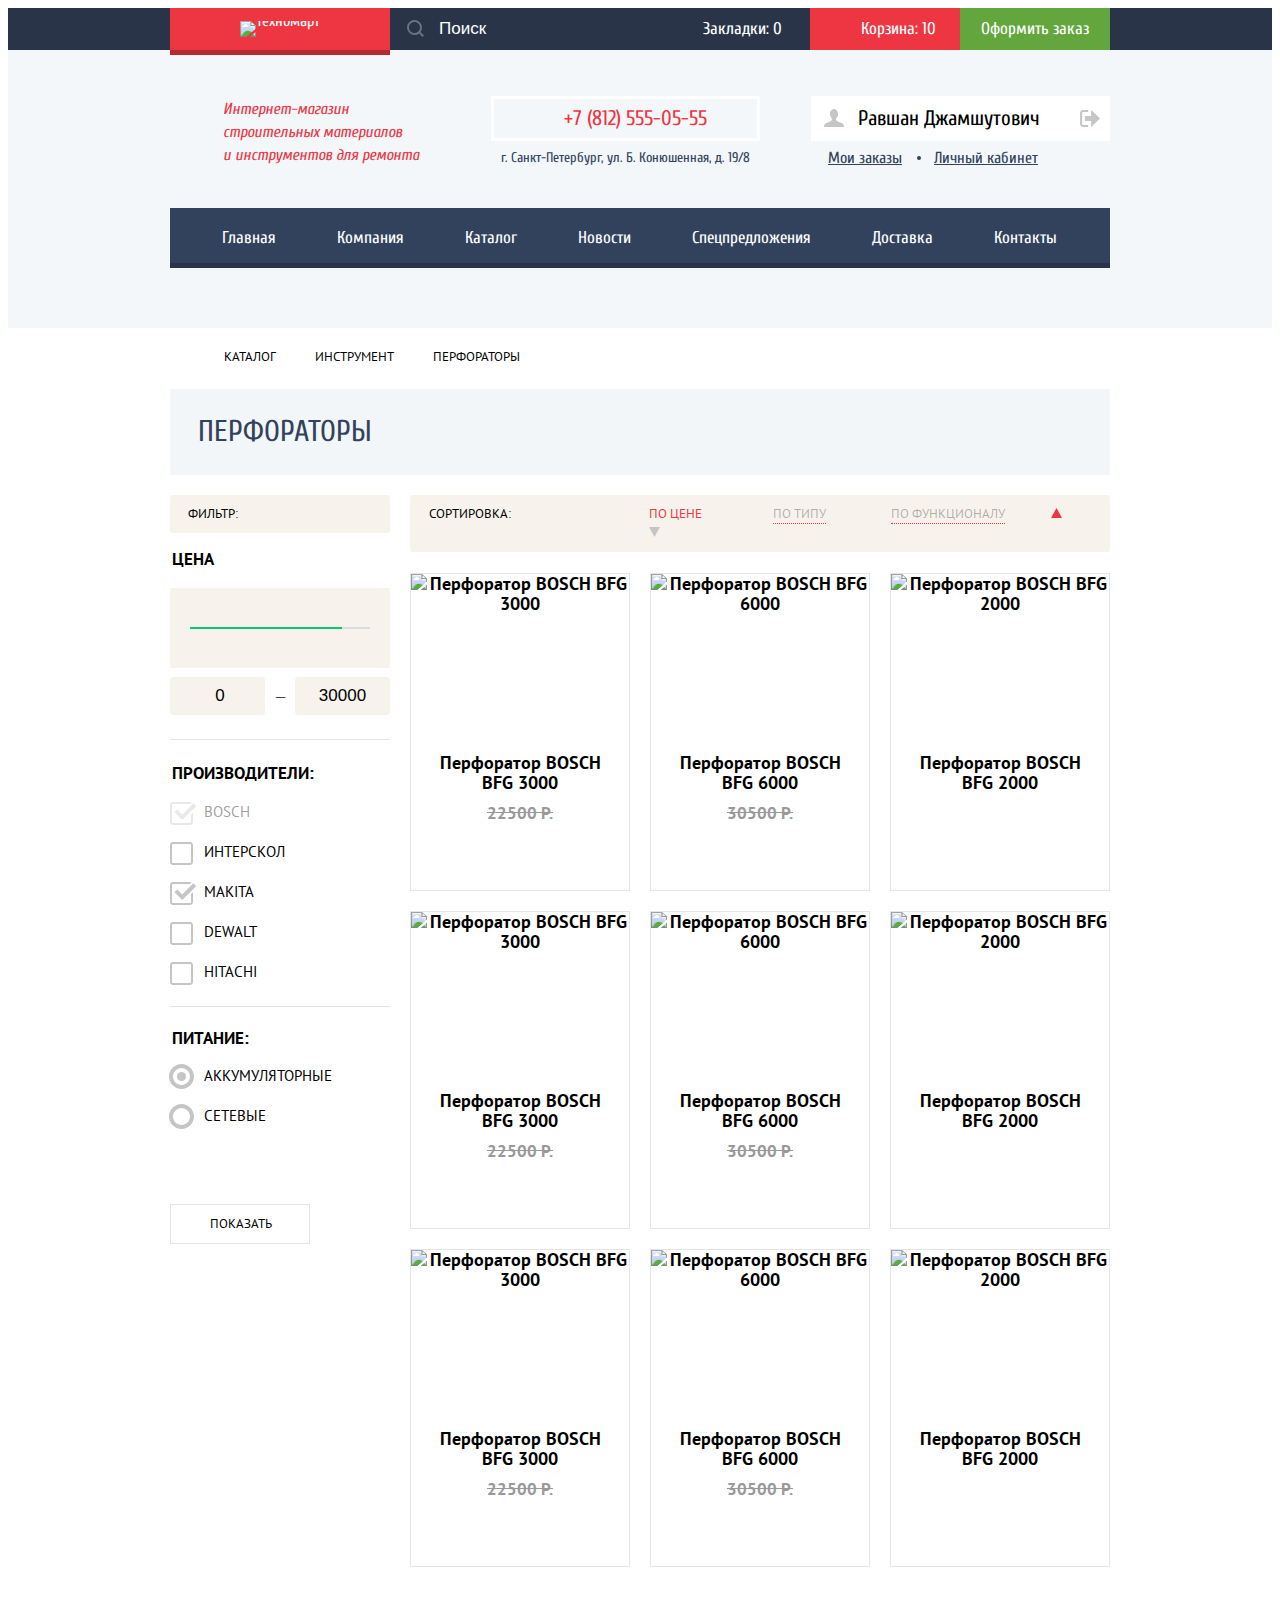
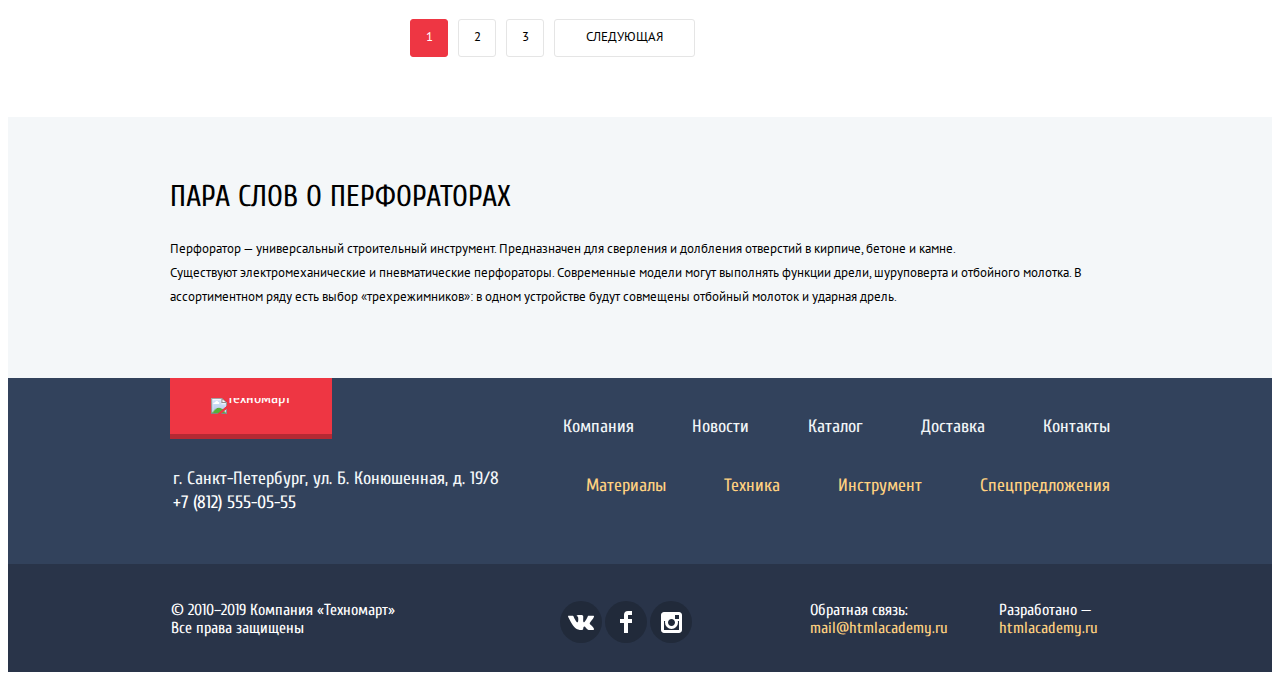
==== commit d702ab2d: "Добавил скрипты" ====
--- a/catalog.html
+++ b/catalog.html
@@ -34,7 +34,7 @@
           и инструментов для ремонта<br>
         </p>
         <div class="header_contacts">
-          <p class="telephone_number">+7 (812) 555-05-55</p>
+          <p class="telephone_number"><a href="tel:+78125550555">+7 (812) 555-05-55</a></p>
           <p class="header_adress">г. Санкт-Петербург, ул. Б. Конюшенная, д. 19/8</p>
         </div>
         <ul class="catalog_user_navigation">
@@ -314,7 +314,7 @@
         <div class="footer_box">
           <a class="logo_box footer_logo_box" href="index.html"><img class="footer_logo_svg"  src="img/footer-logo.svg" width="138" height="23" alt="Техномарт"></a>
           <p class="adress">г. Санкт-Петербург, ул. Б. Конюшенная, д. 19/8<br>
-            +7 (812) 555-05-55
+            <a href="tel:+78125550555">+7 (812) 555-05-55</a>
           </p>
         </div>
         <div class="nav_container">
@@ -383,5 +383,6 @@
       </div>
       <button class="modal_close" type="button" aria-label="Закрыть"></button>
     </section>
+    <script src="js/modal_success.js"></script>
   </body>
 </html>
--- a/css/style.css
+++ b/css/style.css
@@ -68,7 +68,6 @@
   padding-top: 13px;
   padding-bottom: 10px;
   line-height: 1px;
-
 }
 
 .header_logo_box {
@@ -166,6 +165,7 @@
 .header_btns a {
   font-size: 17px;
   line-height: 18px;
+  text-align: center;
   display: block;
   padding-top: 12px;
   padding-bottom: 12px;
@@ -301,6 +301,10 @@
   position: relative;
 }
 
+.telephone_number a {
+  color: inherit;
+}
+
 .header_content .telephone_number::before {
   content: "";
   width: 19px;
@@ -375,6 +379,7 @@
 
 .main_user_navigation .login {
   padding: 12px 25px 12px 47px;
+  max-width: 120px;
   display: block;
   margin-right: 10px;
   position: relative;
@@ -387,6 +392,7 @@
 }
 
 .main_user_navigation .registration {
+  max-width: 150px;
   padding: 12px 24px;
   display: block;
 }
@@ -427,7 +433,7 @@
   display: block;
   position: absolute;
   border-radius: 50%;
-  left: 107px;
+  right: -19px;
   top: 7px;
 }
 
@@ -512,6 +518,7 @@
   line-height: 18px;
   list-style: none;
   display: flex;
+  flex-wrap: wrap;
   order: -1;
   margin: 0;
   margin-bottom: 22px;
@@ -748,7 +755,7 @@
 
 .manufacturers_list label::after {
   content: "";
-  width: 28px;
+  width: 23px;
   height: 23px;
   display: block;
   background-image: url("data:image/svg+xml,%3Csvg xmlns='http://www.w3.org/2000/svg' width='23' height='23' viewBox='0 0 23 23'%3E%3Cpath fill='%23c5c5c5' d='M20 2c.542 0 1 .458 1 1v17c0 .542-.458 1-1 1H3c-.542 0-1-.458-1-1V3c0-.542.458-1 1-1h17m0-2H3C1.35 0 0 1.35 0 3v17c0 1.65 1.35 3 3 3h17c1.65 0 3-1.35 3-3V3c0-1.65-1.35-3-3-3z'/%3E%3C/svg%3E%0A");
@@ -761,16 +768,29 @@
 
 .filter_input.checkbox:checked + label::after {
   background-image: url("data:image/svg+xml,%3Csvg xmlns='http://www.w3.org/2000/svg' width='27' height='23' viewBox='0 0 27 23'%3E%3Cpath fill='%23c5c5c5' d='M7.285 7.486l-2.829 2.829 7.783 7.783L26.171 4.166l-2.828-2.829-11.104 11.102z'/%3E%3Cpath fill='%23c5c5c5' d='M21 20c0 .542-.458 1-1 1H3c-.542 0-1-.458-1-1V3c0-.542.458-1 1-1h16.908L21.493.415A2.96 2.96 0 0 0 20 0H3C1.35 0 0 1.35 0 3v17c0 1.65 1.35 3 3 3h17c1.65 0 3-1.35 3-3v-9.829l-2 2V20z'/%3E%3C/svg%3E");
-}
-
-.filter_input.checkbox:focus + label::after,
+  width: 28px;
+}
+
 .filter_input.checkbox + label:hover::after {
   background-image: url("data:image/svg+xml,%3Csvg xmlns='http://www.w3.org/2000/svg' width='23' height='23' viewBox='0 0 23 23'%3E%3Cpath fill='%23b5b5b5' d='M20 2c.542 0 1 .458 1 1v17c0 .542-.458 1-1 1H3c-.542 0-1-.458-1-1V3c0-.542.458-1 1-1h17m0-2H3C1.35 0 0 1.35 0 3v17c0 1.65 1.35 3 3 3h17c1.65 0 3-1.35 3-3V3c0-1.65-1.35-3-3-3z'/%3E%3C/svg%3E%0A");
 }
 
-.filter_input.checkbox:checked:focus + label::after,
+.filter_input.checkbox:focus + label::after {
+  background-image: url("data:image/svg+xml,%3Csvg xmlns='http://www.w3.org/2000/svg' width='23' height='23' viewBox='0 0 23 23'%3E%3Cpath fill='%23b5b5b5' d='M20 2c.542 0 1 .458 1 1v17c0 .542-.458 1-1 1H3c-.542 0-1-.458-1-1V3c0-.542.458-1 1-1h17m0-2H3C1.35 0 0 1.35 0 3v17c0 1.65 1.35 3 3 3h17c1.65 0 3-1.35 3-3V3c0-1.65-1.35-3-3-3z'/%3E%3C/svg%3E%0A");
+  outline: thin dotted invert;
+  outline: auto 3px -webkit-focus-ring-color;
+}
+
 .filter_input.checkbox:checked + label:hover::after {
   background-image: url("data:image/svg+xml,%3Csvg xmlns='http://www.w3.org/2000/svg' width='27' height='23' viewBox='0 0 27 23'%3E%3Cpath fill='%23b5b5b5' d='M7.285 7.486l-2.829 2.829 7.783 7.783L26.171 4.166l-2.828-2.829-11.104 11.102z'/%3E%3Cpath fill='%23b5b5b5' d='M21 20c0 .542-.458 1-1 1H3c-.542 0-1-.458-1-1V3c0-.542.458-1 1-1h16.908L21.493.415A2.96 2.96 0 0 0 20 0H3C1.35 0 0 1.35 0 3v17c0 1.65 1.35 3 3 3h17c1.65 0 3-1.35 3-3v-9.829l-2 2V20z'/%3E%3C/svg%3E%0A");
+  width: 28px;
+}
+
+.filter_input.checkbox:checked:focus + label::after {
+  background-image: url("data:image/svg+xml,%3Csvg xmlns='http://www.w3.org/2000/svg' width='27' height='23' viewBox='0 0 27 23'%3E%3Cpath fill='%23b5b5b5' d='M7.285 7.486l-2.829 2.829 7.783 7.783L26.171 4.166l-2.828-2.829-11.104 11.102z'/%3E%3Cpath fill='%23b5b5b5' d='M21 20c0 .542-.458 1-1 1H3c-.542 0-1-.458-1-1V3c0-.542.458-1 1-1h16.908L21.493.415A2.96 2.96 0 0 0 20 0H3C1.35 0 0 1.35 0 3v17c0 1.65 1.35 3 3 3h17c1.65 0 3-1.35 3-3v-9.829l-2 2V20z'/%3E%3C/svg%3E%0A");
+  outline: thin dotted invert;
+  outline: auto 3px -webkit-focus-ring-color;
+  width: 28px;
 }
 
 .filter_input.checkbox:disabled + label::after {
@@ -779,6 +799,7 @@
 
 .filter_input.checkbox:checked:disabled + label::after {
   background-image: url("data:image/svg+xml,%3Csvg xmlns='http://www.w3.org/2000/svg' width='27' height='23' viewBox='0 0 27 23'%3E%3Cpath fill='%23b5b5b5' opacity='0.3' d='M7.285 7.486l-2.829 2.829 7.783 7.783L26.171 4.166l-2.828-2.829-11.104 11.102z'/%3E%3Cpath fill='%23b5b5b5' opacity='0.3' d='M21 20c0 .542-.458 1-1 1H3c-.542 0-1-.458-1-1V3c0-.542.458-1 1-1h16.908L21.493.415A2.96 2.96 0 0 0 20 0H3C1.35 0 0 1.35 0 3v17c0 1.65 1.35 3 3 3h17c1.65 0 3-1.35 3-3v-9.829l-2 2V20z'/%3E%3C/svg%3E");
+  width: 28px;
 }
 
 .power_source_list label::after {
@@ -798,14 +819,24 @@
   background-image: url("data:image/svg+xml,%3Csvg xmlns='http://www.w3.org/2000/svg' width='25' height='25' viewBox='0 0 25 25'%3E%3Cpath fill='%23c5c5c5' d='M12.5 4c4.687 0 8.5 3.813 8.5 8.5 0 4.687-3.813 8.5-8.5 8.5C7.813 21 4 17.187 4 12.5 4 7.813 7.813 4 12.5 4m0-4C5.597 0 0 5.597 0 12.5S5.597 25 12.5 25 25 19.403 25 12.5 19.403 0 12.5 0z'/%3E%3Ccircle fill='%23c5c5c5' cx='12.5' cy='12.5' r='4.5'/%3E%3C/svg%3E");
 }
 
-.filter_input.radio:focus + label::after,
 .filter_input.radio + label:hover::after {
   background-image: url("data:image/svg+xml,%3Csvg xmlns='http://www.w3.org/2000/svg' width='25' height='25' viewBox='0 0 25 25'%3E%3Cpath fill='%23b5b5b5' d='M12.5 4c4.687 0 8.5 3.813 8.5 8.5 0 4.687-3.813 8.5-8.5 8.5C7.813 21 4 17.187 4 12.5 4 7.813 7.813 4 12.5 4m0-4C5.597 0 0 5.597 0 12.5S5.597 25 12.5 25 25 19.403 25 12.5 19.403 0 12.5 0z'/%3E%3C/svg%3E");
 }
 
-.filter_input.radio:checked:focus + label::after,
+.filter_input.radio:focus + label::after {
+  background-image: url("data:image/svg+xml,%3Csvg xmlns='http://www.w3.org/2000/svg' width='25' height='25' viewBox='0 0 25 25'%3E%3Cpath fill='%23b5b5b5' d='M12.5 4c4.687 0 8.5 3.813 8.5 8.5 0 4.687-3.813 8.5-8.5 8.5C7.813 21 4 17.187 4 12.5 4 7.813 7.813 4 12.5 4m0-4C5.597 0 0 5.597 0 12.5S5.597 25 12.5 25 25 19.403 25 12.5 19.403 0 12.5 0z'/%3E%3C/svg%3E");
+  outline: thin dotted invert;
+  outline: auto 3px -webkit-focus-ring-color;
+}
+
 .filter_input.radio:checked + label:hover::after {
   background-image: url("data:image/svg+xml,%3Csvg xmlns='http://www.w3.org/2000/svg' width='25' height='25' viewBox='0 0 25 25'%3E%3Cpath fill='%23b5b5b5' d='M12.5 4c4.687 0 8.5 3.813 8.5 8.5 0 4.687-3.813 8.5-8.5 8.5C7.813 21 4 17.187 4 12.5 4 7.813 7.813 4 12.5 4m0-4C5.597 0 0 5.597 0 12.5S5.597 25 12.5 25 25 19.403 25 12.5 19.403 0 12.5 0z'/%3E%3Ccircle fill='%23b5b5b5' cx='12.5' cy='12.5' r='4.5'/%3E%3C/svg%3E");
+}
+
+.filter_input.radio:checked:focus + label::after{
+  background-image: url("data:image/svg+xml,%3Csvg xmlns='http://www.w3.org/2000/svg' width='25' height='25' viewBox='0 0 25 25'%3E%3Cpath fill='%23b5b5b5' d='M12.5 4c4.687 0 8.5 3.813 8.5 8.5 0 4.687-3.813 8.5-8.5 8.5C7.813 21 4 17.187 4 12.5 4 7.813 7.813 4 12.5 4m0-4C5.597 0 0 5.597 0 12.5S5.597 25 12.5 25 25 19.403 25 12.5 19.403 0 12.5 0z'/%3E%3Ccircle fill='%23b5b5b5' cx='12.5' cy='12.5' r='4.5'/%3E%3C/svg%3E");
+  outline: thin dotted invert;
+  outline: auto 3px -webkit-focus-ring-color;
 }
 
 .filter_input.radio:disabled + label::after {
@@ -825,6 +856,7 @@
   font-size: 13px;
   line-height: 18px;
   text-transform: uppercase;
+  max-width: 140px;
   background-color: #ffffff;
   border: 1px solid #e5e5e5;
   padding: 10px 39px;
@@ -990,6 +1022,7 @@
   line-height: 20px;
   margin: 0;
   margin-bottom: 11px;
+  padding: 0 10px;
 }
 
 
@@ -998,6 +1031,7 @@
   color: #999999;
   margin: 0;
   margin-bottom: 10px;
+  padding: 0 10px;
 }
 
 .new::after {
@@ -1212,6 +1246,10 @@
 
 .contacts > p {
   margin-bottom: 31px;
+}
+
+.contacts .map_link {
+  display: block;
 }
 
 .about_company ul {
@@ -1546,6 +1584,12 @@
   background-color: rgba(0, 0, 0, 0.3);
 }
 
+.promo_section .slider::before {
+  content: "";
+  background-image: url("../img/perforator.jpg"),
+                    url("../img/slider-image.jpg");
+}
+
 .promo_section .slider {
   width: 620px;
   background-repeat: no-repeat;
@@ -1601,10 +1645,16 @@
 
 .promo_slide_list .drill {
   background-image: url("../img/slider-image.jpg");
+  background-position: 0 0;
+  background-repeat: no-repeat;
+  background-color: #675b53;
 }
 
 .promo_slide_list .perforator {
   background-image: url("../img/perforator.jpg");
+  background-position: 0 0;
+  background-repeat: no-repeat;
+  background-color: #675b53;
 }
 
 .promo_slide_list h3 {
@@ -1657,7 +1707,8 @@
 
 .perforator_input:focus ~ .slider_controls .perforator_label,
 .drill_input:focus ~ .slider_controls .drill_label {
-  outline: 2px solid #4D90FE;
+  outline: thin dotted invert;
+  outline: auto 3px -webkit-focus-ring-color;
 }
 
 .promo_section .new::after {
@@ -1688,6 +1739,7 @@
 .popular_manufacturers_container .button {
   padding-left: 69px;
   padding-right: 70px;
+  max-width: 280px;
 }
 
 .popular_manufacturers_list {
@@ -1731,6 +1783,7 @@
 .popular_products_container .button {
   padding-left: 55px;
   padding-right: 55px;
+  max-width: 280px;
 }
 
 .popular_products_list .product_card {
@@ -1829,6 +1882,14 @@
   background-color: #293449;
 }
 
+.delivery_input:focus ~ .services_container .delivery_label,
+.guarantee_input:focus ~ .services_container .guarantee_label,
+.credit_input:focus ~ .services_container .credit_label {
+  outline: thin dotted invert;
+  outline: auto 3px -webkit-focus-ring-color;
+}
+
+
 .delivery_input:checked ~ .services_container .delivery_label:hover,
 .guarantee_input:checked ~ .services_container .guarantee_label:hover,
 .credit_input:checked ~ .services_container .credit_label:hover {
@@ -1846,7 +1907,7 @@
 }
 
 .guarantee_slide {
-  max-width: 373px;
+  max-width: 380px;
 }
 
 .credit_slide {
@@ -1904,14 +1965,41 @@
   position: fixed;
   background-color: #ffffff;
   width: 620px;
-  top: 30%;
+  top: 25%;
   left: 50%;
   margin-left: -310px;
+  display: none;
+
+}
+
+@keyframes modal_appearance {
+  0% { transform: translateY(-3000px); }
+  70% { transform: translateY(30px); }
+  90% { transform: translateY(-10px); }
+  100% { transform: translateY(-0px); }
+}
+
+@keyframes eror {
+  0%, 100% { transform: translateX(0); }
+  10%, 30%, 50%, 70%, 90% { transform: translateX(-10px); }
+  20%, 45%, 60%, 80% { transform: translateX(10px); }
+}
+
+.modal_shown {
+  display: block;
+  animation-name: modal_appearance;
+  animation-duration: 0.6s;
+}
+
+.modal_eror {
+  animation-name: eror;
+  animation-duration: 0.6s;
 }
 
 .modal_communication {
   box-shadow: 0px 20px 40px 0 rgba(0, 0, 0, 0.75);
   padding-top: 46px;
+
 }
 
 .modal_center_container {
@@ -1943,16 +2031,18 @@
 }
 
 .modal_close {
-  width: 21px;
-  height: 21px;
+  width: 39px;
+  height: 39px;
   border: none;
   background-image: url("../img/modal-close.svg");
   background-repeat: no-repeat;
-  background-position: 0 0;
+  background-position: center;
   background-color: transparent;
   position: absolute;
-  top: 9px;
-  right: 9px;
+  top: 0;
+  right: 0;
+  z-index: 10;
+  cursor: pointer;
 }
 
 .modal_communication label {
@@ -1996,6 +2086,7 @@
 
 .modal_communication .button {
   width: 100%;
+  cursor: pointer;
 }
 
 .modal_communication input:hover,
@@ -2016,6 +2107,8 @@
   left: 50%;
   margin-left: -470px;
   padding: 0;
+  min-width: 940px;
+  min-height: 446px;
 }
 
 .modal_map::before {
@@ -2024,6 +2117,17 @@
 
 .modal_map img {
   display: block;
+  position: absolute;
+  z-index: 1;
+  top: 0;
+  left: 0;
+}
+
+.modal_map iframe {
+  position: relative;
+  z-index: 2;
+  display: block;
+  border: none;
 }
 
 .modal_success_buy {
@@ -2066,6 +2170,7 @@
   border: 1px solid #ffffff;
   padding-top: 10px;
   padding-bottom: 8px;
+  cursor: pointer;
 }
 
 .continue_btn:hover,
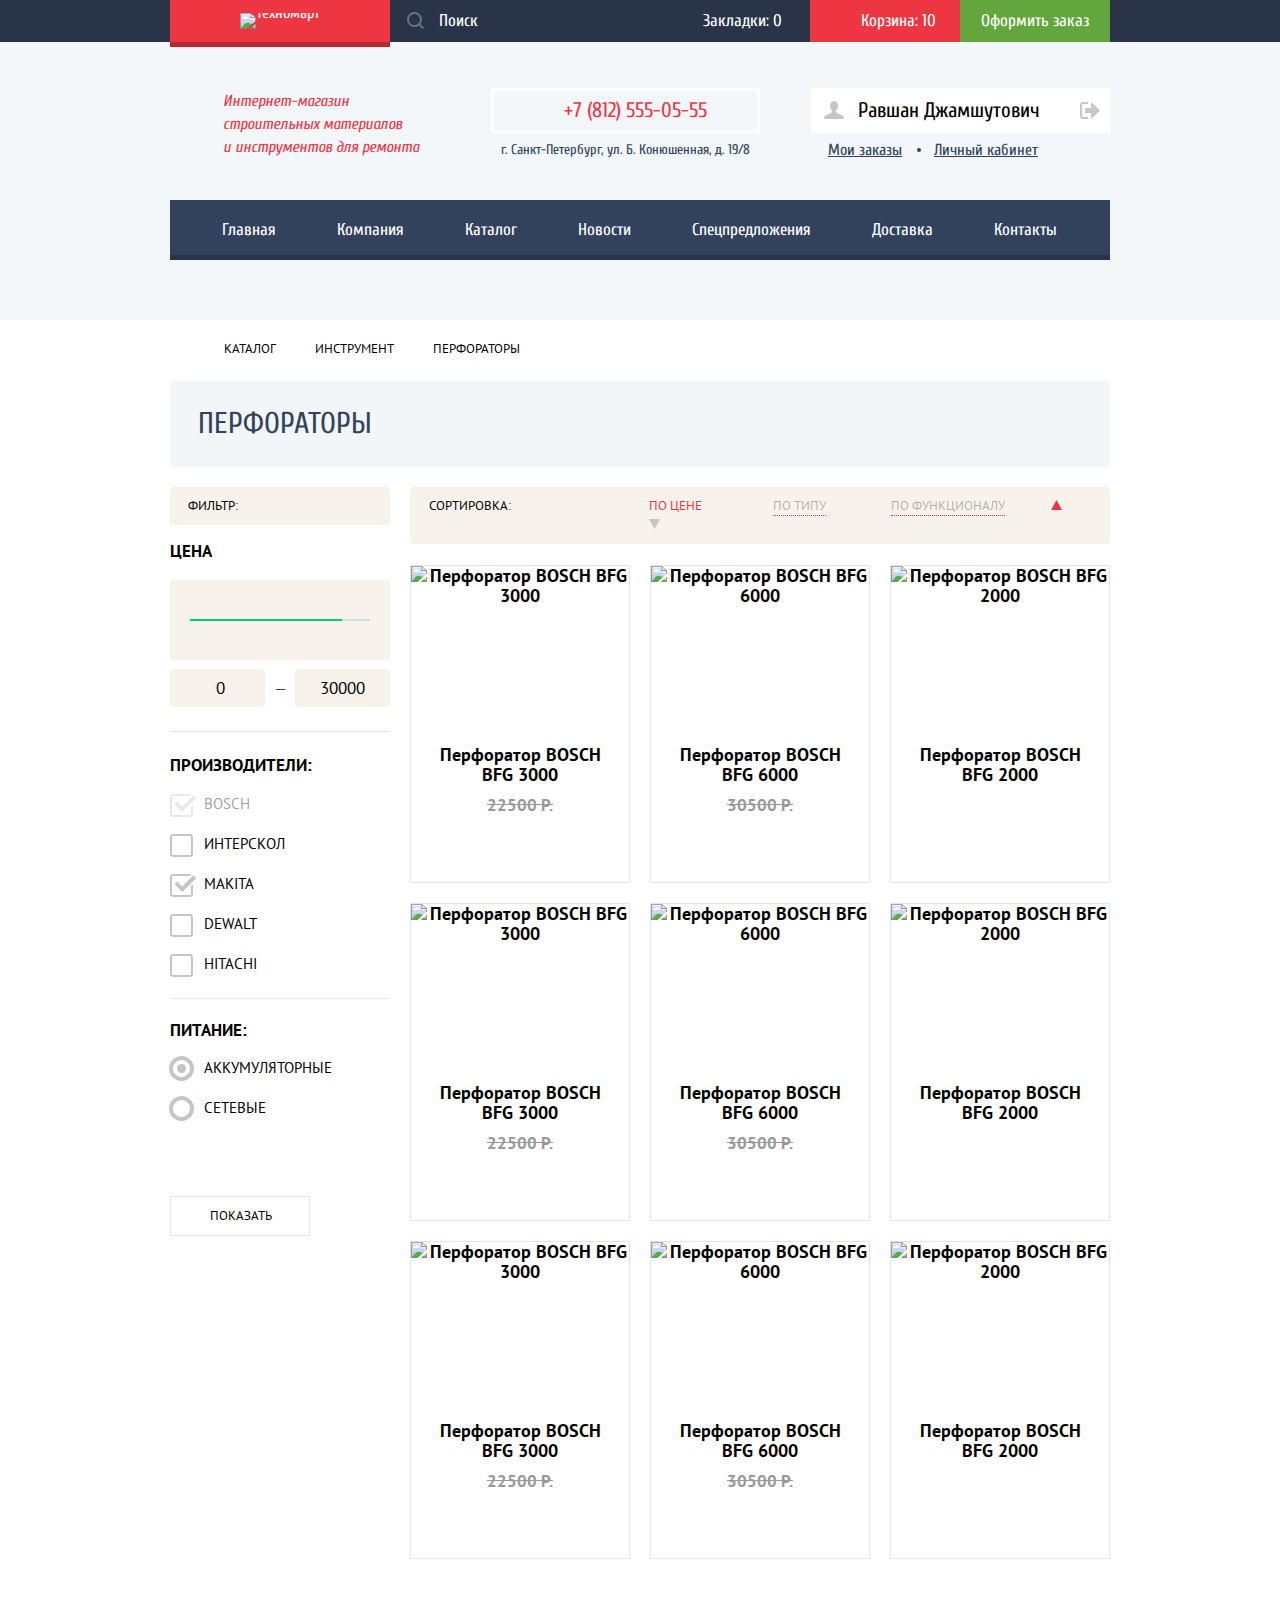
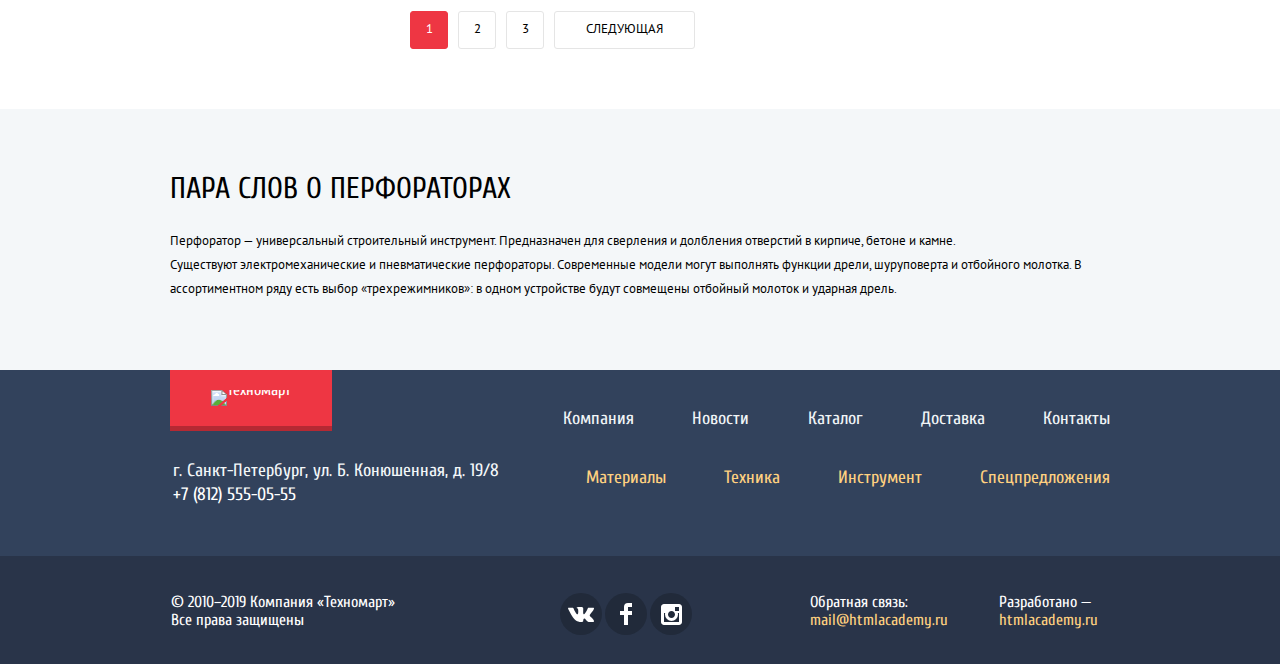
==== commit da1e144f: "Поправил код" ====
--- a/catalog.html
+++ b/catalog.html
@@ -4,8 +4,8 @@
     <meta charset="utf-8">
     <title>Каталог</title>
     <link href="https://fonts.googleapis.com/css?family=Cuprum:400,400i,700%7CPT+Sans:400,700&display=swap&subset=cyrillic" rel="stylesheet">
-    <link rel="stylesheet" href="css/normalize.css">
-    <link rel="stylesheet" href="css/style.css">
+    <link rel="stylesheet" href="css/mini_normalize.css">
+    <link rel="stylesheet" href="css/mini_style.css">
   </head>
   <body class="catalog_page">
     <header class="main_header">
@@ -46,18 +46,19 @@
               Равшан Джамшутович
             </a>
           </li>
-          <li class="exit_box"><a class="exit_btn" href="" aria-label="Выход">
-            <svg xmlns="http://www.w3.org/2000/svg" width="21" height="17" viewBox="0 0 21 17">
-              <g fill="#c5c5c5">
-                <path d="M21 8.5L12.125 0v6h-6v5h6v6z"/>
-                <path d="M3.106 13.952V3.048c.018-.376.171-1.057 1.01-1.057h5.027V0H4.116C1.938 0 1.112 1.81 1.087 3.027v10.946C1.112 15.189 1.938 17 4.116 17h5.027v-1.99H4.116c-.839 0-.992-.683-1.01-1.058z"/>
-              </g>
-            </svg>
-          </a>
-        </li>
-        <li class="user_nav_item separator"><a class="nav_btn" href="">Мои заказы</a></li>
-        <li class="user_nav_item"><a class="nav_btn" href="">Личный кабинет</a></li>
-      </ul>
+          <li class="exit_box">
+            <a class="exit_btn" href="" aria-label="Выход из профиля">
+              <svg xmlns="http://www.w3.org/2000/svg" width="21" height="17" viewBox="0 0 21 17">
+                <g fill="#c5c5c5">
+                  <path d="M21 8.5L12.125 0v6h-6v5h6v6z"/>
+                  <path d="M3.106 13.952V3.048c.018-.376.171-1.057 1.01-1.057h5.027V0H4.116C1.938 0 1.112 1.81 1.087 3.027v10.946C1.112 15.189 1.938 17 4.116 17h5.027v-1.99H4.116c-.839 0-.992-.683-1.01-1.058z"/>
+                </g>
+              </svg>
+            </a>
+          </li>
+          <li class="user_nav_item separator"><a class="nav_btn" href="">Мои заказы</a></li>
+          <li class="user_nav_item"><a class="nav_btn" href="">Личный кабинет</a></li>
+        </ul>
       </div>
       <nav class="site_navigation center_container">
         <ul class="site_nav_list">
@@ -73,13 +74,13 @@
     </header>
     <main class="catalog_main">
       <div class="main_nav_container center_container">
-      <h1 class="headline catalog_title">Перфораторы</h1>
-      <ul class="breadcrumbs">
-        <li  class="home_box"><a class="home" href="index.html" aria-label="Главная"></a></li>
-        <li><a href="">Каталог</a></li>
-        <li><a href="">Инструмент</a></li>
-        <li><a>Перфораторы</a></li>
-      </ul>
+        <h1 class="headline catalog_title">Перфораторы</h1>
+        <ul class="breadcrumbs">
+          <li  class="home_box"><a class="home" href="index.html" aria-label="Главная"></a></li>
+          <li><a href="">Каталог</a></li>
+          <li><a href="">Инструмент</a></li>
+          <li><a>Перфораторы</a></li>
+        </ul>
       </div>
       <div class="columns center_container">
         <section class="filter_section">
@@ -149,14 +150,14 @@
               <li class="type"><a href="">По типу</a></li>
               <li class="functional"><a href="">По функционалу</a></li>
               <li class="up">
-                <a class="up_link active" href="">
+                <a class="up_link active" href="" aria-label="По возрастанию">
                   <svg xmlns="http://www.w3.org/2000/svg" width="11" height="10" viewBox="0 0 11 10">
                     <path fill="#c5c5c5" d="M5.5 0L0 10h11z"/>
                   </svg>
                 </a>
               </li>
               <li class="down">
-                <a class="down_link" href="">
+                <a class="down_link" href="" aria-label="По убыванию">
                   <svg xmlns="http://www.w3.org/2000/svg" width="11" height="10" viewBox="0 0 11 10">
                     <path fill="#c5c5c5" d="M5.5 10L0 0h11"/>
                   </svg>
@@ -340,26 +341,26 @@
           </p>
           <ul class="footer_social">
             <li>
-              <a href="" aria-label="Техномарт во Вконтакте">
+              <a href="">
                 <span class="visually-hidden">Вконтакте</span>
                 <svg xmlns="http://www.w3.org/2000/svg" width="26" height="15" viewBox="0 0 26 15">
-                    <path fill="#FFF" d="M16.138 11.51c.956-.309 2.18 2.04 3.483 2.939.978.681 1.727.534 1.727.534l3.473-.05s1.815-.112.957-1.554c-.071-.12-.503-1.069-2.585-3.022-2.177-2.043-1.882-1.712.739-5.244 1.597-2.153 2.236-3.468 2.036-4.028-.192-.539-1.365-.399-1.365-.399L20.69.713c-.381.001-.704.119-.851.515-.003.004-.621 1.666-1.445 3.079-1.741 2.989-2.436 3.148-2.724 2.961-.661-.433-.494-1.737-.494-2.664 0-2.897.432-4.105-.846-4.417-.427-.104-.739-.172-1.828-.182-1.392-.021-2.574 0-3.244.329-.445.223-.786.712-.579.74.26.035.843.16 1.155.586.401.552.389 1.789.389 1.789s.229 3.411-.54 3.834c-.528.29-1.25-.302-2.803-3.016-.793-1.388-1.392-2.922-1.392-2.922s-.116-.285-.326-.441c-.25-.185-.6-.244-.6-.244L.848.684S.29.7.085.946c-.182.218-.015.668-.015.668s2.909 6.881 6.203 10.347c3.02 3.182 6.452 2.971 6.452 2.971h1.555s.469-.054.709-.312c.224-.24.214-.691.214-.691s-.031-2.109.935-2.419z"/>
+                  <path fill="#FFF" d="M16.138 11.51c.956-.309 2.18 2.04 3.483 2.939.978.681 1.727.534 1.727.534l3.473-.05s1.815-.112.957-1.554c-.071-.12-.503-1.069-2.585-3.022-2.177-2.043-1.882-1.712.739-5.244 1.597-2.153 2.236-3.468 2.036-4.028-.192-.539-1.365-.399-1.365-.399L20.69.713c-.381.001-.704.119-.851.515-.003.004-.621 1.666-1.445 3.079-1.741 2.989-2.436 3.148-2.724 2.961-.661-.433-.494-1.737-.494-2.664 0-2.897.432-4.105-.846-4.417-.427-.104-.739-.172-1.828-.182-1.392-.021-2.574 0-3.244.329-.445.223-.786.712-.579.74.26.035.843.16 1.155.586.401.552.389 1.789.389 1.789s.229 3.411-.54 3.834c-.528.29-1.25-.302-2.803-3.016-.793-1.388-1.392-2.922-1.392-2.922s-.116-.285-.326-.441c-.25-.185-.6-.244-.6-.244L.848.684S.29.7.085.946c-.182.218-.015.668-.015.668s2.909 6.881 6.203 10.347c3.02 3.182 6.452 2.971 6.452 2.971h1.555s.469-.054.709-.312c.224-.24.214-.691.214-.691s-.031-2.109.935-2.419z"/>
                 </svg>
               </a>
             </li>
             <li>
-              <a href="" aria-label="Техномарт в Фейсбуке">
+              <a href="">
                 <span class="visually-hidden">Фейсбук</span>
                 <svg xmlns="http://www.w3.org/2000/svg" width="12" height="22" viewBox="0 0 12 22">
-                    <path fill="#FFF" d="M12 4V0H8a4 4 0 0 0-4 4v4H0v4h4v10h4V12h4V8H8V4h4z"/>
+                  <path fill="#FFF" d="M12 4V0H8a4 4 0 0 0-4 4v4H0v4h4v10h4V12h4V8H8V4h4z"/>
                 </svg>
               </a>
             </li>
             <li>
-              <a href="" aria-label="Техномарт в Инстаграме">
+              <a href="">
                 <span class="visually-hidden">Истаграм</span>
                 <svg xmlns="http://www.w3.org/2000/svg" width="21" height="21" viewBox="0 0 21 21">
-                    <path fill="#FFF" d="M18 0H3C1.35 0 0 1.35 0 3v15c0 1.65 1.35 3 3 3h15c1.65 0 3-1.35 3-3V3c0-1.65-1.35-3-3-3zm-7.5 7c1.93 0 3.5 1.57 3.5 3.5S12.43 14 10.5 14 7 12.43 7 10.5 8.57 7 10.5 7zM18 18H3V9h1.181A6.504 6.504 0 0 0 4 10.5a6.5 6.5 0 1 0 13 0 6.45 6.45 0 0 0-.181-1.5H18v9zm0-11h-4V3h4v4z"/>
+                  <path fill="#FFF" d="M18 0H3C1.35 0 0 1.35 0 3v15c0 1.65 1.35 3 3 3h15c1.65 0 3-1.35 3-3V3c0-1.65-1.35-3-3-3zm-7.5 7c1.93 0 3.5 1.57 3.5 3.5S12.43 14 10.5 14 7 12.43 7 10.5 8.57 7 10.5 7zM18 18H3V9h1.181A6.504 6.504 0 0 0 4 10.5a6.5 6.5 0 1 0 13 0 6.45 6.45 0 0 0-.181-1.5H18v9zm0-11h-4V3h4v4z"/>
                 </svg>
               </a>
             </li>
@@ -383,6 +384,6 @@
       </div>
       <button class="modal_close" type="button" aria-label="Закрыть"></button>
     </section>
-    <script src="js/modal_success.js"></script>
+    <script src="js/mini_scripts.js"></script>
   </body>
 </html>
--- a/css/mini_style.css
+++ b/css/mini_style.css
@@ -0,0 +1 @@
+@keyframes modal_appearance{0%{transform:translateY(-3000px)}70%{transform:translateY(30px)}90%{transform:translateY(-10px)}to{transform:translateY(0)}}@keyframes eror{0%,to{transform:translateX(0)}10%,30%,50%,70%,90%{transform:translateX(-10px)}20%,45%,60%,80%{transform:translateX(10px)}}*,::after,::before{box-sizing:inherit}html{box-sizing:border-box}a,body{color:#fff}body{min-width:960px;font-family:"Cuprum","Arial","sans-serif"}a{text-decoration:none}img{max-width:100%;height:auto}.visually-hidden{position:absolute;width:1px;height:1px;margin:-1px;border:0;padding:0;white-space:nowrap;clip-path:inset(100%);clip:rect(0 0 0 0);overflow:hidden}.center_container{width:940px;margin-left:auto;margin-right:auto}.catalog_page .main_header{margin-bottom:20px}.header_container .center_container{display:flex;align-items:stretch;align-content:stretch}.header_container{margin:0 0 46px;padding:0}.logo_box{display:block;padding-top:13px;padding-bottom:10px;line-height:1px;text-align:center;background-color:#ee3643}.header_logo_box{width:220px}.header_logo_box::after{content:"";position:absolute;top:100%;display:block;width:100%;height:5px;background-color:#b52933}.header_logo_box,.search{position:relative}.search_field::-ms-input-placeholder{color:#fff}.search_field::-moz-placeholder{color:#fff;opacity:1}.search_field::placeholder{color:#fff}.search input{display:block;width:270px;padding-top:12px;padding-bottom:12px;padding-left:49px;font-size:17px;line-height:18px;color:#fff;background-color:transparent;border:0}.search_field:focus~.search_btn path{fill:#ee3643}.search .search_btn:focus,.search .search_btn:hover,.search_field:focus~.search_btn,.search_field:hover~.search_btn{opacity:1}.search_btn{position:absolute;right:236px;top:12px;margin:0;padding:0;background-color:transparent;border:0;opacity:.3;cursor:pointer}.search_btn path{fill:#fff}.logo_box:focus,.logo_box:hover{background-color:#ca2c37}.catalog_logo_box:active{background-color:#ba2732}.header_container{background-color:#293449}.header_btns{display:flex;flex-wrap:wrap;width:450px}.header_btns a{display:block;width:150px;padding-top:12px;padding-bottom:12px;font-size:17px;line-height:18px;text-align:center}.header_btns .order{padding-left:20px;padding-right:20px;text-align:center;background-color:#63a63e}.header_btns .bookmarks{position:relative;padding:12px 28px 12px 43px}.header_btns .bookmarks::before,.header_btns .cart::before{content:"";position:absolute;left:17px;width:14px;height:16px;background-image:url(../img/icon-bookmark.svg);background-size:14px 16px;opacity:.3}.header_btns .cart{position:relative;padding:12px 29px 12px 50px}.catalog_page .cart{padding-right:24px;background-color:#ee3643}.header_btns .cart::before{left:18px;width:15px;height:15px;background-image:url(../img/cart-icon.svg);background-size:15px 15px}.header_container .order:focus,.header_container .order:hover{background-color:#5fbb2d}.header_container .order:active{color:rgba(255,255,255,.5);background-color:#518534}.header_container .bookmarks:focus,.header_container .bookmarks:hover,.header_container .cart:focus,.header_container .cart:hover,.search input:hover{background-color:#212a3a}.bookmarks:focus::before,.bookmarks:hover::before,.cart:focus::before,.cart:hover::before{opacity:1}.search input:focus{color:#000;background-color:#fff;outline:0}.header_container .bookmarks:active,.header_container .cart:active{color:rgba(255,255,255,.6);background-color:#161d29}.header_content,.main_header{display:flex;background-color:#f4f7f9}.main_header{flex-direction:column}.header_content{margin-bottom:38px;padding-left:53px}.header_description{width:197px;margin:0 71px 0 0;padding-top:2px;font-style:italic;font-size:16px;line-height:23px;color:#ee3643}.header_adress{margin:0;font-size:14px;line-height:24px;text-align:center;color:#32425c}.header_content .telephone_number{position:relative;margin:0 0 5px;padding:9px 49px 9px 70px;font-size:21px;line-height:21px;color:#ee3643;border:3px solid #fff}.telephone_number a{color:inherit}.header_content .telephone_number::before{content:"";position:absolute;top:10px;left:12px;display:block;width:19px;height:19px;background-image:url(../img/icon-phone.svg);background-position:0 0;background-repeat:no-repeat}.header_content .header_contacts{display:flex;flex-wrap:wrap;flex-direction:column;width:270px;margin-right:69px}.catalog_user_navigation,.main_user_navigation{display:flex;flex-wrap:wrap;width:281px;margin:0;padding:0;list-style:none}.catalog_user_navigation{position:relative;align-items:flex-start;width:299px}.catalog_user_navigation .user_name,.main_user_navigation a{font-size:21px;line-height:21px;color:#000;background-color:#fff}.catalog_user_navigation .user_name{position:relative;display:block;width:299px;margin-bottom:5px;padding-top:12px;padding-bottom:12px;padding-left:47px}.catalog_user_navigation .user_logo,.login_icon{position:absolute;top:13px;left:13px}.catalog_page .header_contacts{margin-right:51px}.main_user_navigation .login{position:relative;display:block;max-width:120px;margin-right:10px;padding:12px 25px 12px 47px}.login_icon{left:14px;top:14px}.main_user_navigation .registration{display:block;max-width:150px;padding:12px 24px}.catalog_user_navigation .user_nav_item{padding-left:17px}.catalog_user_navigation .nav_btn{font-size:16px;line-height:18px;text-decoration:underline;color:#32425c}.exit_box{position:absolute;top:4px;right:0}.catalog_user_navigation .exit_btn{display:block;padding:10px;font-size:0}.catalog_user_navigation .separator{position:relative;margin-right:15px}.separator::after{content:"";position:absolute;right:-19px;top:7px;display:block;width:4px;height:4px;background-color:#32425c;border-radius:50%}.exit_btn:focus path,.exit_btn:hover path,.user_name:focus path,.user_name:hover path{fill:#32425c}.exit_btn:active path,.user_name:active path{fill:#c5c5c5}.catalog_user_navigation .nav_btn:focus,.catalog_user_navigation .nav_btn:hover,.main_user_navigation a:focus,.main_user_navigation a:hover{color:#ee3643}.catalog_user_navigation .user_name:active,.main_user_navigation a:active{color:rgba(0,0,0,.3)}.catalog_user_navigation .nav_btn:active{color:rgba(50,66,92,.3)}.site_navigation ul{display:flex;flex-wrap:wrap;margin:0;padding:0 21px;list-style:none}.site_navigation{margin-bottom:60px;background-color:#32425c;box-shadow:inset 0 -5px 0 0 #293449}.site_navigation a{display:block;padding:21px 30px 22px 31px;font-size:17px;line-height:17px;text-align:center}.login:focus path,.login:hover path{fill:#32425c}.login:active path{fill:#c5c5c5}.site_navigation a:focus,.site_navigation a:hover{background-color:#293449}.site_navigation a:active{color:rgba(255,255,255,.5);background-color:#1d2739}.catalog_main .main_nav_container{display:flex;flex-direction:column}.breadcrumbs{display:flex;flex-wrap:wrap;order:-1;margin:0 0 22px;padding:0;font-size:13px;line-height:18px;font-family:"PT Sans","Arial","sans-serif";list-style:none}.breadcrumbs .home{display:inline-block;vertical-align:baseline;width:15px;height:12px;background-image:url(../img/icon-home.svg);background-repeat:no-repeat;background-position:-1px 0}.breadcrumbs .home_box{padding-top:1px}.breadcrumbs li:not(:last-child){position:relative;margin-right:39px}.breadcrumbs li::after{content:"";position:absolute;right:-26px;top:3px;display:block;width:8px;height:12px;background-image:url(../img/icon-right-small.svg);background-repeat:no-repeat;background-position:0 0}.breadcrumbs li:last-child::after{display:none}.breadcrumbs li:last-child{margin:0}.breadcrumbs .home_box::after{right:-20px}.breadcrumbs a{text-transform:uppercase;color:#000}.breadcrumbs a:focus,.breadcrumbs a:hover{text-decoration:underline}.headline{margin:0;font-weight:400;font-size:30px;line-height:30px;text-transform:uppercase;color:#000}.catalog_title{margin:0 0 20px;padding:28px;color:#32425c;background-color:#f2f6f8}.filter_section{width:220px}.filter fieldset,.filter_section h2{font-family:"PT Sans","Arial","sans-serif"}.filter_section h2{padding-top:10px;padding-bottom:10px;padding-left:18px;font-weight:400;font-size:13px;line-height:18px;text-transform:uppercase;color:#000;background-color:#f7f3ec;border-radius:3px;margin:0 0 11px}.filter fieldset{position:relative;margin:0 0 41px;padding:0;border:0}.filter fieldset:last-of-type{margin-bottom:78px}.filter fieldset:not(:last-of-type)::after{content:"";position:absolute;bottom:-25px;display:block;width:100%;height:1px;background-color:#e5e5e5}.filter legend{display:block;margin-bottom:14px;font-weight:700;font-size:17px;line-height:30px;text-transform:uppercase;color:#000}.filter .power_legend{margin-bottom:13px}.filter .price_fieldset{justify-content:center;margin-bottom:43px}.price_fieldset .price_range{margin-bottom:9px;padding:39px 20px;background-color:#f7f3ec;border-radius:3px}.price_range .scale{position:relative;height:2px;background-color:#d7dcde}.price_range .scale::before{content:"";display:block;width:152px;height:2px;background-color:#00ca74}.price_range .price_marker{position:absolute;top:-9px;width:20px;height:22px;background-image:url(../img/filter-button.svg);background-repeat:no-repeat;cursor:pointer}.marker_max{left:140px}.price_fieldset_conteiner{display:flex;align-items:center;justify-content:space-between}.price_field{display:block;width:95px;margin:0;padding:10px 5px;font-size:17px;line-height:18px;text-align:center;background-color:#f7f3ec;border:0;border-radius:3px}.minimum_price{padding-left:10px}.price_separator{font-size:16px;line-height:18px;color:#444}.filter ul{margin:0;padding:0;list-style:none}.filter_item{margin-bottom:20px;padding-left:34px}.filter_item:last-child{margin-bottom:0}.filter label{position:relative;display:block;font-size:15px;line-height:20px;text-transform:uppercase;color:#000;cursor:pointer;-ms-user-select:none;-moz-user-select:none;user-select:none}.manufacturers_list label::after{content:"";position:absolute;left:-34px;top:0;display:block;width:23px;height:23px;background-image:url("data:image/svg+xml,%3Csvg xmlns='http://www.w3.org/2000/svg' width='23' height='23' viewBox='0 0 23 23'%3E%3Cpath fill='%23c5c5c5' d='M20 2c.542 0 1 .458 1 1v17c0 .542-.458 1-1 1H3c-.542 0-1-.458-1-1V3c0-.542.458-1 1-1h17m0-2H3C1.35 0 0 1.35 0 3v17c0 1.65 1.35 3 3 3h17c1.65 0 3-1.35 3-3V3c0-1.65-1.35-3-3-3z'/%3E%3C/svg%3E%0A");background-position:0 0;background-repeat:no-repeat}.filter_input.checkbox:checked+label::after{width:28px;background-image:url("data:image/svg+xml,%3Csvg xmlns='http://www.w3.org/2000/svg' width='27' height='23' viewBox='0 0 27 23'%3E%3Cpath fill='%23c5c5c5' d='M7.285 7.486l-2.829 2.829 7.783 7.783L26.171 4.166l-2.828-2.829-11.104 11.102z'/%3E%3Cpath fill='%23c5c5c5' d='M21 20c0 .542-.458 1-1 1H3c-.542 0-1-.458-1-1V3c0-.542.458-1 1-1h16.908L21.493.415A2.96 2.96 0 0 0 20 0H3C1.35 0 0 1.35 0 3v17c0 1.65 1.35 3 3 3h17c1.65 0 3-1.35 3-3v-9.829l-2 2V20z'/%3E%3C/svg%3E")}.filter_input.checkbox+label:hover::after{background-image:url("data:image/svg+xml,%3Csvg xmlns='http://www.w3.org/2000/svg' width='23' height='23' viewBox='0 0 23 23'%3E%3Cpath fill='%23b5b5b5' d='M20 2c.542 0 1 .458 1 1v17c0 .542-.458 1-1 1H3c-.542 0-1-.458-1-1V3c0-.542.458-1 1-1h17m0-2H3C1.35 0 0 1.35 0 3v17c0 1.65 1.35 3 3 3h17c1.65 0 3-1.35 3-3V3c0-1.65-1.35-3-3-3z'/%3E%3C/svg%3E%0A")}.filter_input.checkbox:focus+label::after{background-image:url("data:image/svg+xml,%3Csvg xmlns='http://www.w3.org/2000/svg' width='23' height='23' viewBox='0 0 23 23'%3E%3Cpath fill='%23b5b5b5' d='M20 2c.542 0 1 .458 1 1v17c0 .542-.458 1-1 1H3c-.542 0-1-.458-1-1V3c0-.542.458-1 1-1h17m0-2H3C1.35 0 0 1.35 0 3v17c0 1.65 1.35 3 3 3h17c1.65 0 3-1.35 3-3V3c0-1.65-1.35-3-3-3z'/%3E%3C/svg%3E%0A");outline:thin dotted invert;outline:auto 3px -webkit-focus-ring-color}.filter_input.checkbox:checked+label:hover::after{width:28px;background-image:url("data:image/svg+xml,%3Csvg xmlns='http://www.w3.org/2000/svg' width='27' height='23' viewBox='0 0 27 23'%3E%3Cpath fill='%23b5b5b5' d='M7.285 7.486l-2.829 2.829 7.783 7.783L26.171 4.166l-2.828-2.829-11.104 11.102z'/%3E%3Cpath fill='%23b5b5b5' d='M21 20c0 .542-.458 1-1 1H3c-.542 0-1-.458-1-1V3c0-.542.458-1 1-1h16.908L21.493.415A2.96 2.96 0 0 0 20 0H3C1.35 0 0 1.35 0 3v17c0 1.65 1.35 3 3 3h17c1.65 0 3-1.35 3-3v-9.829l-2 2V20z'/%3E%3C/svg%3E%0A")}.filter_input.checkbox:checked:focus+label::after{width:28px;background-image:url("data:image/svg+xml,%3Csvg xmlns='http://www.w3.org/2000/svg' width='27' height='23' viewBox='0 0 27 23'%3E%3Cpath fill='%23b5b5b5' d='M7.285 7.486l-2.829 2.829 7.783 7.783L26.171 4.166l-2.828-2.829-11.104 11.102z'/%3E%3Cpath fill='%23b5b5b5' d='M21 20c0 .542-.458 1-1 1H3c-.542 0-1-.458-1-1V3c0-.542.458-1 1-1h16.908L21.493.415A2.96 2.96 0 0 0 20 0H3C1.35 0 0 1.35 0 3v17c0 1.65 1.35 3 3 3h17c1.65 0 3-1.35 3-3v-9.829l-2 2V20z'/%3E%3C/svg%3E%0A");outline:thin dotted invert;outline:auto 3px -webkit-focus-ring-color}.filter_input.checkbox:disabled+label::after{background-image:url("data:image/svg+xml,%3Csvg xmlns='http://www.w3.org/2000/svg' width='23' height='23' viewBox='0 0 23 23'%3E%3Cpath fill='%23b5b5b5' opacity='0.3' d='M20 2c.542 0 1 .458 1 1v17c0 .542-.458 1-1 1H3c-.542 0-1-.458-1-1V3c0-.542.458-1 1-1h17m0-2H3C1.35 0 0 1.35 0 3v17c0 1.65 1.35 3 3 3h17c1.65 0 3-1.35 3-3V3c0-1.65-1.35-3-3-3z'/%3E%3C/svg%3E%0A")}.filter_input.checkbox:checked:disabled+label::after{width:28px;background-image:url("data:image/svg+xml,%3Csvg xmlns='http://www.w3.org/2000/svg' width='27' height='23' viewBox='0 0 27 23'%3E%3Cpath fill='%23b5b5b5' opacity='0.3' d='M7.285 7.486l-2.829 2.829 7.783 7.783L26.171 4.166l-2.828-2.829-11.104 11.102z'/%3E%3Cpath fill='%23b5b5b5' opacity='0.3' d='M21 20c0 .542-.458 1-1 1H3c-.542 0-1-.458-1-1V3c0-.542.458-1 1-1h16.908L21.493.415A2.96 2.96 0 0 0 20 0H3C1.35 0 0 1.35 0 3v17c0 1.65 1.35 3 3 3h17c1.65 0 3-1.35 3-3v-9.829l-2 2V20z'/%3E%3C/svg%3E")}.power_source_list label::after{content:"";position:absolute;left:-35px;top:-2px;display:block;width:25px;height:25px;background-image:url("data:image/svg+xml,%3Csvg xmlns='http://www.w3.org/2000/svg' width='25' height='25' viewBox='0 0 25 25'%3E%3Cpath fill='%23c5c5c5' d='M12.5 4c4.687 0 8.5 3.813 8.5 8.5 0 4.687-3.813 8.5-8.5 8.5C7.813 21 4 17.187 4 12.5 4 7.813 7.813 4 12.5 4m0-4C5.597 0 0 5.597 0 12.5S5.597 25 12.5 25 25 19.403 25 12.5 19.403 0 12.5 0z'/%3E%3C/svg%3E");background-position:0 0;background-repeat:no-repeat}.filter_input.radio:checked+label::after{background-image:url("data:image/svg+xml,%3Csvg xmlns='http://www.w3.org/2000/svg' width='25' height='25' viewBox='0 0 25 25'%3E%3Cpath fill='%23c5c5c5' d='M12.5 4c4.687 0 8.5 3.813 8.5 8.5 0 4.687-3.813 8.5-8.5 8.5C7.813 21 4 17.187 4 12.5 4 7.813 7.813 4 12.5 4m0-4C5.597 0 0 5.597 0 12.5S5.597 25 12.5 25 25 19.403 25 12.5 19.403 0 12.5 0z'/%3E%3Ccircle fill='%23c5c5c5' cx='12.5' cy='12.5' r='4.5'/%3E%3C/svg%3E")}.filter_input.radio+label:hover::after{background-image:url("data:image/svg+xml,%3Csvg xmlns='http://www.w3.org/2000/svg' width='25' height='25' viewBox='0 0 25 25'%3E%3Cpath fill='%23b5b5b5' d='M12.5 4c4.687 0 8.5 3.813 8.5 8.5 0 4.687-3.813 8.5-8.5 8.5C7.813 21 4 17.187 4 12.5 4 7.813 7.813 4 12.5 4m0-4C5.597 0 0 5.597 0 12.5S5.597 25 12.5 25 25 19.403 25 12.5 19.403 0 12.5 0z'/%3E%3C/svg%3E")}.filter_input.radio:focus+label::after{background-image:url("data:image/svg+xml,%3Csvg xmlns='http://www.w3.org/2000/svg' width='25' height='25' viewBox='0 0 25 25'%3E%3Cpath fill='%23b5b5b5' d='M12.5 4c4.687 0 8.5 3.813 8.5 8.5 0 4.687-3.813 8.5-8.5 8.5C7.813 21 4 17.187 4 12.5 4 7.813 7.813 4 12.5 4m0-4C5.597 0 0 5.597 0 12.5S5.597 25 12.5 25 25 19.403 25 12.5 19.403 0 12.5 0z'/%3E%3C/svg%3E");outline:thin dotted invert;outline:auto 3px -webkit-focus-ring-color}.filter_input.radio:checked+label:hover::after{background-image:url("data:image/svg+xml,%3Csvg xmlns='http://www.w3.org/2000/svg' width='25' height='25' viewBox='0 0 25 25'%3E%3Cpath fill='%23b5b5b5' d='M12.5 4c4.687 0 8.5 3.813 8.5 8.5 0 4.687-3.813 8.5-8.5 8.5C7.813 21 4 17.187 4 12.5 4 7.813 7.813 4 12.5 4m0-4C5.597 0 0 5.597 0 12.5S5.597 25 12.5 25 25 19.403 25 12.5 19.403 0 12.5 0z'/%3E%3Ccircle fill='%23b5b5b5' cx='12.5' cy='12.5' r='4.5'/%3E%3C/svg%3E")}.filter_input.radio:checked:focus+label::after{background-image:url("data:image/svg+xml,%3Csvg xmlns='http://www.w3.org/2000/svg' width='25' height='25' viewBox='0 0 25 25'%3E%3Cpath fill='%23b5b5b5' d='M12.5 4c4.687 0 8.5 3.813 8.5 8.5 0 4.687-3.813 8.5-8.5 8.5C7.813 21 4 17.187 4 12.5 4 7.813 7.813 4 12.5 4m0-4C5.597 0 0 5.597 0 12.5S5.597 25 12.5 25 25 19.403 25 12.5 19.403 0 12.5 0z'/%3E%3Ccircle fill='%23b5b5b5' cx='12.5' cy='12.5' r='4.5'/%3E%3C/svg%3E");outline:thin dotted invert;outline:auto 3px -webkit-focus-ring-color}.filter_input.radio:disabled+label::after{background-image:url("data:image/svg+xml,%3Csvg xmlns='http://www.w3.org/2000/svg' width='25' height='25' viewBox='0 0 25 25'%3E%3Cpath fill='%23b5b5b5' opacity='0.3' d='M12.5 4c4.687 0 8.5 3.813 8.5 8.5 0 4.687-3.813 8.5-8.5 8.5C7.813 21 4 17.187 4 12.5 4 7.813 7.813 4 12.5 4m0-4C5.597 0 0 5.597 0 12.5S5.597 25 12.5 25 25 19.403 25 12.5 19.403 0 12.5 0z'/%3E%3C/svg%3E")}.filter_input.radio:checked:disabled+label::after{background-image:url("data:image/svg+xml,%3Csvg xmlns='http://www.w3.org/2000/svg' width='25' height='25' viewBox='0 0 25 25'%3E%3Cpath fill='%23b5b5b5' opacity='0.3' d='M12.5 4c4.687 0 8.5 3.813 8.5 8.5 0 4.687-3.813 8.5-8.5 8.5C7.813 21 4 17.187 4 12.5 4 7.813 7.813 4 12.5 4m0-4C5.597 0 0 5.597 0 12.5S5.597 25 12.5 25 25 19.403 25 12.5 19.403 0 12.5 0z'/%3E%3Ccircle fill='%23b5b5b5' opacity='0.3' cx='12.5' cy='12.5' r='4.5'/%3E%3C/svg%3E")}.filter_input:disabled+label{color:rgba(0,0,0,.4)}.filter_btn{max-width:140px;padding:10px 39px;font-size:13px;line-height:18px;font-family:"PT Sans","Arial","sans-serif";text-transform:uppercase;background-color:#fff;border:1px solid #e5e5e5}.filter_btn:focus,.filter_btn:hover{border:1px solid #bdc6ca}.filter_btn:active{border:1px solid #ee3643}.sorting{display:flex;margin-bottom:21px;padding:10px 17px 10px 19px;font-size:13px;line-height:18px;font-family:"PT Sans","Arial","sans-serif";color:#000;background-color:#f7f3ec;border-radius:3px}.sorting ul{display:flex;flex-wrap:wrap;margin:0;padding:0;list-style:none}.sorting a{display:block;text-align:center;text-transform:uppercase;color:rgba(0,0,0,.3);border-bottom:1px dotted #ee3643}.sorting a:focus,.sorting a:hover{color:#000;border-bottom:1px solid #ee3643}.sorting .active{color:#ee3643}.sorting .active,.sorting .down_link,.sorting .up_link{border-bottom:none}.sorting .down_link:focus,.sorting .down_link:hover,.sorting .up_link:focus,.sorting .up_link:hover{border-bottom:none}.down_link:focus path,.down_link:hover path,.up_link:focus path,.up_link:hover path{fill:#231f20}.active path{fill:#ee3643}.sorting .sort{text-transform:uppercase;margin:0 138px 0 0}.sorting .price{margin-right:71px}.sorting .type{margin-right:65px}.sorting .functional{margin-right:46px}.sorting .up{margin-right:21px}.product_section{width:700px}.product_list{display:flex;flex-wrap:wrap;margin:0 0 32px;padding:0;list-style:none}.product_card{position:relative;display:flex;flex-direction:column;align-items:center;width:220px;margin-right:20px;margin-bottom:20px;padding-bottom:19px;font-weight:700;font-size:17px;line-height:18px;font-family:"PT Sans","Arial","sans-serif";text-align:center;color:#000;border:1px solid #e5e5e5}.product_card:nth-child(3n){margin-right:0}.product_card img{order:-2;margin-bottom:9px}.product_card .product_title{display:flex;flex-direction:column;font-size:18px;line-height:20px;color:#000}.product_card .new_price{width:141px;min-height:38px;margin:auto 0 0 5px;padding:10px 30px 11px 25px;color:#fff;background-image:url(../img/item-button.svg);background-repeat:no-repeat;background-size:100% 100%}.product_title h3{margin:0 0 11px;padding:0 10px;font-size:18px;line-height:20px;font-family:"PT Sans","Arial","sans-serif"}.product_card .old_price{margin:0 0 10px;padding:0 10px;text-decoration:line-through;color:#999}.new::after{content:"новинка";position:absolute;top:-1px;right:-1px;display:block;width:60px;height:59px;text-indent:-2000px;background-image:url(../img/new-flag.png);overflow:hidden}.popular_manufacturers_list a:focus,.popular_manufacturers_list a:hover,.product_card:hover{box-shadow:0 10px 25px 0 rgba(41,52,73,.5)}.product_btn{position:absolute;top:0;left:0;display:none;width:100%;padding-top:43px;padding-bottom:30px;background-color:#fff}.buy_btn,.product_card:hover .product_btn{display:block}.product_btn a{width:135px;font-weight:400;font-size:14px;line-height:18px;font-family:"Cuprum","Arial","sans-serif";text-transform:uppercase}.buy_btn{position:relative;margin:0 auto 8px;padding:10px 45px 10px 49px;background-color:#63a63e;border-radius:3px;box-shadow:inset 0 -3px 0 0 #367315}.buy_btn::before{content:"";position:absolute;top:11px;left:14px;display:block;width:15px;height:15px;background-image:url(../img/cart-icon.svg);opacity:.3}.buy_btn:focus,.buy_btn:hover{background-color:#5fbb2d}.buy_btn:active{background-color:#518534}.bookmarks_btn{display:block;margin:0 auto;padding:7px 28px 7px 33px;color:#32425c;border:3px solid #63a63e;border-radius:3px}.bookmarks_btn:focus,.bookmarks_btn:hover{border:3px solid #32425c}.bookmarks_btn:active{opacity:.3}.page_navigation .page_list{display:flex;flex-wrap:wrap;margin:0;padding:0;font-size:13px;line-height:18px;font-family:"PT Sans","Arial","sans-serif";list-style:none}.page_list li{margin-right:10px;margin-bottom:10px}.page_list li:last-child,.slider_controls label:last-child{margin-right:0}.page_list a{display:block;padding:8px 14px 10px 15px;text-transform:uppercase;color:#000;border:1px solid #e5e5e5;border-radius:3px}.page_list .next{padding-left:31px;padding-right:31px}.page_list .active{color:#fff;background-color:#ee3643;border:1px solid #ee3643}.page_list a:focus,.page_list a:hover{border:1px solid #bdc6ca}.page_list a:active{border:1px solid #ee3643}.note{padding-top:65px;padding-bottom:69px;background-color:#f4f7f9}.about_company>p,.contacts>p,.note p{margin:0;font-size:13px;line-height:24px;font-family:"PT Sans","Arial","sans-serif";color:#000}.note .headline{margin-bottom:25px}.columns{display:flex;justify-content:space-between}.columns .headline{margin-bottom:26px}.catalog_main .columns{margin-bottom:50px}.index_main{padding-top:59px;padding-bottom:87px}.about_company{width:540px}.about_company .button{padding-left:41px;padding-right:40px}.contacts{position:relative;width:301px;padding-bottom:40px}.contacts .button{position:absolute;bottom:0;left:0;padding-left:64px;padding-right:59px}.about_company>p,.contacts>p{margin:0 0 23px}.contacts>p{margin:0 0 31px}.contacts .map_link{display:block}.about_company ul{margin:22px 0 36px;padding:0 0 0 36px;font-size:18px;line-height:20px;color:#000;list-style:none}.transport_list li{position:relative;padding-bottom:20px}.transport_list li::before{content:"";position:absolute;top:9px;left:-36px;display:block;width:25px;height:2px;background-color:#ee3643}.transport_list li:last-child{padding-bottom:0}.button{display:inline-block;vertical-align:top;padding:11px 10px 9px;font-size:14px;line-height:18px;text-align:center;text-transform:uppercase;color:#fff;background-color:#ee3643;border:0;border-radius:3px}.button:focus,.button:hover{background-color:#ca2c37}.button:active{background-color:#ba2732}.main_footer{background-color:#32425c}.catalog_page .main_footer{margin-top:0}.footer_container,.footer_container ul{display:flex;justify-content:space-between}.footer_container{padding-bottom:39px}.footer_container .footer_logo_box{display:block;margin-bottom:28px;padding:20px 41px 25px;box-shadow:inset 0 -5px 0 0 rgba(0,0,0,.24)}.footer_container .footer_box{display:flex;flex-direction:column;align-items:flex-start;width:380px}.footer_box p{margin:0 0 10px;padding-left:3px;font-size:18px;line-height:24px;color:#f3f7f9}.footer_container .nav_container{width:550px;padding-left:3px}.footer_container ul{flex-wrap:wrap;margin:37px 0 0;padding:0;font-size:18px;line-height:24px;list-style:none}.footer_container li{margin-bottom:5px}.first_footer_nav a{color:#f1f5f7}.footer_container .second_footer_nav{margin-top:30px;padding-left:23px}.footer_contacts a,.second_footer_nav a{color:#ffd180}.first_footer_nav a:focus,.first_footer_nav a:hover,.second_footer_nav a:focus,.second_footer_nav a:hover{text-decoration:underline}.first_footer_nav a:active{text-decoration:none;color:rgba(241,245,247,.5)}.second_footer_nav a:active{text-decoration:none;color:rgba(255,209,128,.5)}.footer_contacts .center_container{display:flex;padding-top:37px;padding-bottom:26px}.footer_contacts p{margin:0}.footer_contacts{font-size:16px;line-height:18px;background-color:#293449}.footer_contacts .copyright{width:230px;margin-right:160px;padding-left:1px}.footer_contacts .feedback{width:140px;margin-right:20px}.footer_contacts .developed{width:140px;padding-left:29px}.footer_contacts a:focus,.footer_contacts a:hover{text-decoration:underline}.footer_contacts a:active{text-decoration:none;color:#ee3643}.footer_social{display:flex;flex-wrap:wrap;width:150px;margin:0 100px 0 0;padding:0;list-style:none}.footer_social a{display:flex;justify-content:center;align-items:center;width:42px;height:42px;color:#fff;background-color:#212a3a;border-radius:50%}.footer_social li{margin-right:3px;margin-bottom:3px}.footer_social a:active,.footer_social a:focus,.footer_social a:hover{background-color:#ee3643}.promo_section{margin-bottom:34px}.promo_section .promo_item{position:relative;display:flex;flex-direction:column;justify-content:space-between;width:300px;margin-right:20px;margin-bottom:20px;padding:20px 140px 22px 22px}.promo_section .vertical_promo_items{display:block;padding:0}.promo_container{display:flex;flex-wrap:wrap}.promo_container .promo_item:nth-of-type(3n),.promo_container.second .promo_item:nth-of-type(2n){margin-right:0}.materials{background-color:#ffbf47;background-image:url(../img/icon-1.svg);background-position:213px 53%;background-repeat:no-repeat}.promo_section .equipment,.tool{background-color:#3bbce3;background-image:url(../img/icon-2.svg);background-position:197px 53%;background-repeat:no-repeat}.promo_section .equipment{background-color:#dc91d8;background-image:url(../img/icon-3.svg);background-position:191px 53%}.vertical_promo_items .discounts{margin-right:0;background-color:#8ed78f;background-image:url(../img/icon-4.svg);background-position:196px 53%;background-repeat:no-repeat}.vertical_promo_items .delivery{margin:0;background-color:#ffc047;background-image:url(../img/icon-5.svg);background-position:191px 53%;background-repeat:no-repeat}.promo_item h3{margin:0 0 13px;font-weight:700;font-size:24px;line-height:30px}.promo_link{display:block;width:135px;margin-top:auto;margin-left:3px;padding:10px;font-size:14px;line-height:18px;text-align:center;text-transform:uppercase;background-color:rgba(0,0,0,.1);border-radius:3px}.delivery .promo_link,.discounts .promo_link,.equipment .promo_link{margin-left:1px}.promo_link:focus,.promo_link:hover{background-color:rgba(0,0,0,.2)}.promo_link:active{background-color:rgba(0,0,0,.3)}.promo_section .slider::before{content:"";background-image:url(../img/perforator.jpg),url(../img/slider-image.jpg)}.promo_section .slider{position:relative;display:block;width:620px;padding:0}.slider .button{position:absolute;left:25px;bottom:22px;width:195px;padding-left:48px;padding-right:45px}.slider .slider_btn{position:absolute;display:block;width:22px;height:40px;background-color:transparent;background-position:0 0;background-repeat:no-repeat;border:0}.promo_section .backward{top:114px;left:25px;background-image:url(../img/icon-left.svg)}.promo_section .forward{top:114px;right:20px;background-image:url(../img/icon-right.svg)}.promo_slide_list{margin:0;padding:0}.promo_slide_list li{display:none;min-height:266px;padding:23px 20px 22px 24px}.promo_slide_list .drill,.promo_slide_list .perforator{background-color:#675b53;background-image:url(../img/slider-image.jpg);background-position:0 0;background-repeat:no-repeat}.promo_slide_list .perforator{background-image:url(../img/perforator.jpg)}.promo_slide_list h3{margin-bottom:2px;font-size:36px;line-height:36px;text-transform:uppercase}.promo_slide_list p{margin:0;font-size:18px;line-height:24px}.slider_controls{position:absolute;left:50%;bottom:36px;display:flex;margin-left:-15px}.slider_controls label{display:block;width:10px;height:10px;margin-right:10px;background-color:#fff;border:2px solid #fff;border-radius:50%}.drill_input:checked~.promo_slide_list .drill,.perforator_input:checked~.promo_slide_list .perforator{display:block}.drill_input:checked~.slider_controls .drill_label,.perforator_input:checked~.slider_controls .perforator_label{background-color:#ee3643}.drill_input:focus~.slider_controls .drill_label,.perforator_input:focus~.slider_controls .perforator_label{outline:thin dotted invert;outline:auto 3px -webkit-focus-ring-color}.promo_section .new::after{top:0;right:0}.popular_manufacturers_section{margin-bottom:65px}.popular_manufacturers_container,.popular_products_container{display:flex;justify-content:space-between;align-items:center;margin-bottom:20px;padding:25px 24px 26px 28px;background-color:#f9f5f0}.popular_manufacturers_container .headline,.popular_products_container .headline{max-width:460px;color:#32425c}.popular_manufacturers_container .button{max-width:280px;padding-left:69px;padding-right:70px}.popular_manufacturers_list{display:flex;flex-wrap:wrap;margin:0;padding:0;list-style:none}.popular_manufacturers_list li{width:220px;margin-right:20px;margin-bottom:20px}.popular_manufacturers_list li:nth-child(4n),.popular_products_list .product_card:nth-child(4n){margin-right:0}.popular_manufacturers_list a{display:flex;flex-direction:column;justify-content:center;align-items:center;height:1px;min-height:145px;border:1px solid #eaeaea}.popular_manufacturers_list a:active{box-shadow:0 4px 10px 0 rgba(41,52,73,.5);opacity:.3}.popular_products_list{margin:0}.popular_products_container .button{max-width:280px;padding-left:55px;padding-right:55px}.popular_products_list .product_card{margin:0 20px 21px 0}.services_section{margin-bottom:79px;padding-top:65px;background-color:#f4f7f9}.services_section p{margin:0;font-size:13px;line-height:24px;font-family:"PT Sans","Arial","sans-serif";color:#000}.credit_slide p,.services_section .headline{margin-bottom:26px}.services_section .intro{margin-bottom:70px}.services_container.center_container{width:960px}.services_container{display:flex;padding-bottom:98px;padding-left:10px;padding-right:10px;background-repeat:no-repeat}.services_list{position:relative;width:240px;margin:0 80px 0 0;padding:0;font-weight:700;font-size:21px;line-height:30px;list-style:none}.services_list::after{content:"";position:absolute;right:0;top:-46px;display:block;width:10px;height:279px;background-image:url(../img/shadow.png);background-position:0 0;background-repeat:no-repeat}.services_list li{padding-bottom:1px}.services_list label{display:block;padding:15px 23px 16px 22px;background-color:#32425c;box-shadow:0 2px 0 0 #293449,inset 0 1px 0 0 #405069}.credit_input:checked~.services_container .credit_label,.delivery_input:checked~.services_container .delivery_label,.guarantee_input:checked~.services_container .guarantee_label{color:#32425c;background-color:#fff;box-shadow:0 2px 0 0 #fff,inset 0 1px 0 0 #fff}.credit_input~.services_container .credit_label:hover,.delivery_input~.services_container .delivery_label:hover,.guarantee_input~.services_container .guarantee_label:hover{background-color:#293449}.credit_input:focus~.services_container .credit_label,.delivery_input:focus~.services_container .delivery_label,.guarantee_input:focus~.services_container .guarantee_label{outline:thin dotted invert;outline:auto 3px -webkit-focus-ring-color}.credit_input:checked~.services_container .credit_label:hover,.delivery_input:checked~.services_container .delivery_label:hover,.guarantee_input:checked~.services_container .guarantee_label:hover{background-color:#fff}.services_slide_list{margin:0;padding:0;list-style:none}.services_list::before{content:"";background-image:url(../img/delivery.png),url(../img/guarantee.png),url(../img/credit.png)}.delivery_slide{max-width:275px}.guarantee_slide{max-width:380px}.credit_slide{max-width:285px}.credit_slide .button{width:195px;padding-left:44px;padding-right:44px}.services_slide_list h3{margin:0 0 30px;padding-top:4px;font-weight:400;font-size:36px;line-height:24px;text-transform:uppercase;color:#32425c}.services_slide_list li{display:none}.credit_input:checked~.services_container .credit_slide,.delivery_input:checked~.services_container .delivery_slide,.guarantee_input:checked~.services_container .guarantee_slide{display:block}.delivery_input:checked~.services_container{background-image:url(../img/delivery.png);background-position:top 100% right 11px}.guarantee_input:checked~.services_container{background-image:url(../img/guarantee.png);background-position:top 100% right 2px}.credit_input:checked~.services_container{background-image:url(../img/credit.png);background-position:100% 100%}.modal{position:fixed;top:25%;left:50%;display:none;width:620px;margin-left:-310px;background-color:#fff}.modal_shown{display:block;animation-name:modal_appearance;animation-duration:.6s}.modal_eror{animation-name:eror;animation-duration:.6s}.modal_communication{padding-top:46px;box-shadow:0 20px 40px 0 rgba(0,0,0,.75)}.modal_center_container{display:flex;flex-wrap:wrap;width:460px;margin:0 auto;padding-bottom:37px}.modal::before{content:"";position:absolute;top:-7px;display:block;width:100%;height:7px;background-color:#ee3643}.modal_container{display:flex;justify-content:space-between;padding:37px 80px}.modal_communication .modal_container{background-color:#f4f4f4}.modal_close{position:absolute;top:0;right:0;z-index:10;width:39px;height:39px;background-color:transparent;background-image:url(../img/modal-close.svg);background-position:center;background-repeat:no-repeat;border:0;cursor:pointer}.modal_communication label{display:block;width:calc(50% - 10px);font-size:18px;line-height:18px;color:#000}.modal_center_container label:first-child{margin-right:20px}.modal_communication label:last-of-type{width:100%;margin-top:21px}.modal_communication input,.modal_communication textarea{display:block;width:100%;margin-top:10px;padding:7px 13px 9px;font-size:13px;line-height:18px;font-family:"PT Sans","Arial","sans-serif";color:#a9a9a9;border:2px solid #dee3e4;border-radius:3px}.modal_communication textarea{min-height:114px;margin-top:9px;resize:none}.modal_communication .button{width:100%;cursor:pointer}.modal_communication input:hover,.modal_communication textarea:hover{border:2px solid #b5b5b5}.modal_communication input:focus,.modal_communication textarea:focus{border:2px solid #ee3643;outline:0}.modal_map{top:20%;left:50%;min-width:940px;min-height:446px;margin-left:-470px;padding:0;box-shadow:0 0 15px 1px rgba(47,42,43,.5)}.modal_map::before{display:none}.modal_map img{position:absolute;top:0;left:0;z-index:1;display:block}.modal_map iframe{position:relative;z-index:2;display:block;border:0}.modal_success_buy{padding-top:48px;box-shadow:0 20px 40px 0 rgba(41,52,73,.75)}.modal_success_buy .modal_center_container{align-items:center;padding-bottom:49px}.modal_success_buy .modal_center_container::before{content:"";display:block;width:66px;height:66px;margin-right:34px;background-image:url(../img/modal-check.svg);background-repeat:no-repeat;background-position:0 0}.modal_success_buy h2{text-transform:none}.modal_success_buy .modal_container{background-color:#f1f1f1}.modal_success_buy .button{display:block;width:220px}.continue_btn{padding-top:10px;padding-bottom:8px;color:#000;background-color:#fff;border:1px solid #fff;cursor:pointer}.continue_btn:focus,.continue_btn:hover{background-color:#fff;border:1px solid #bdc6ca}
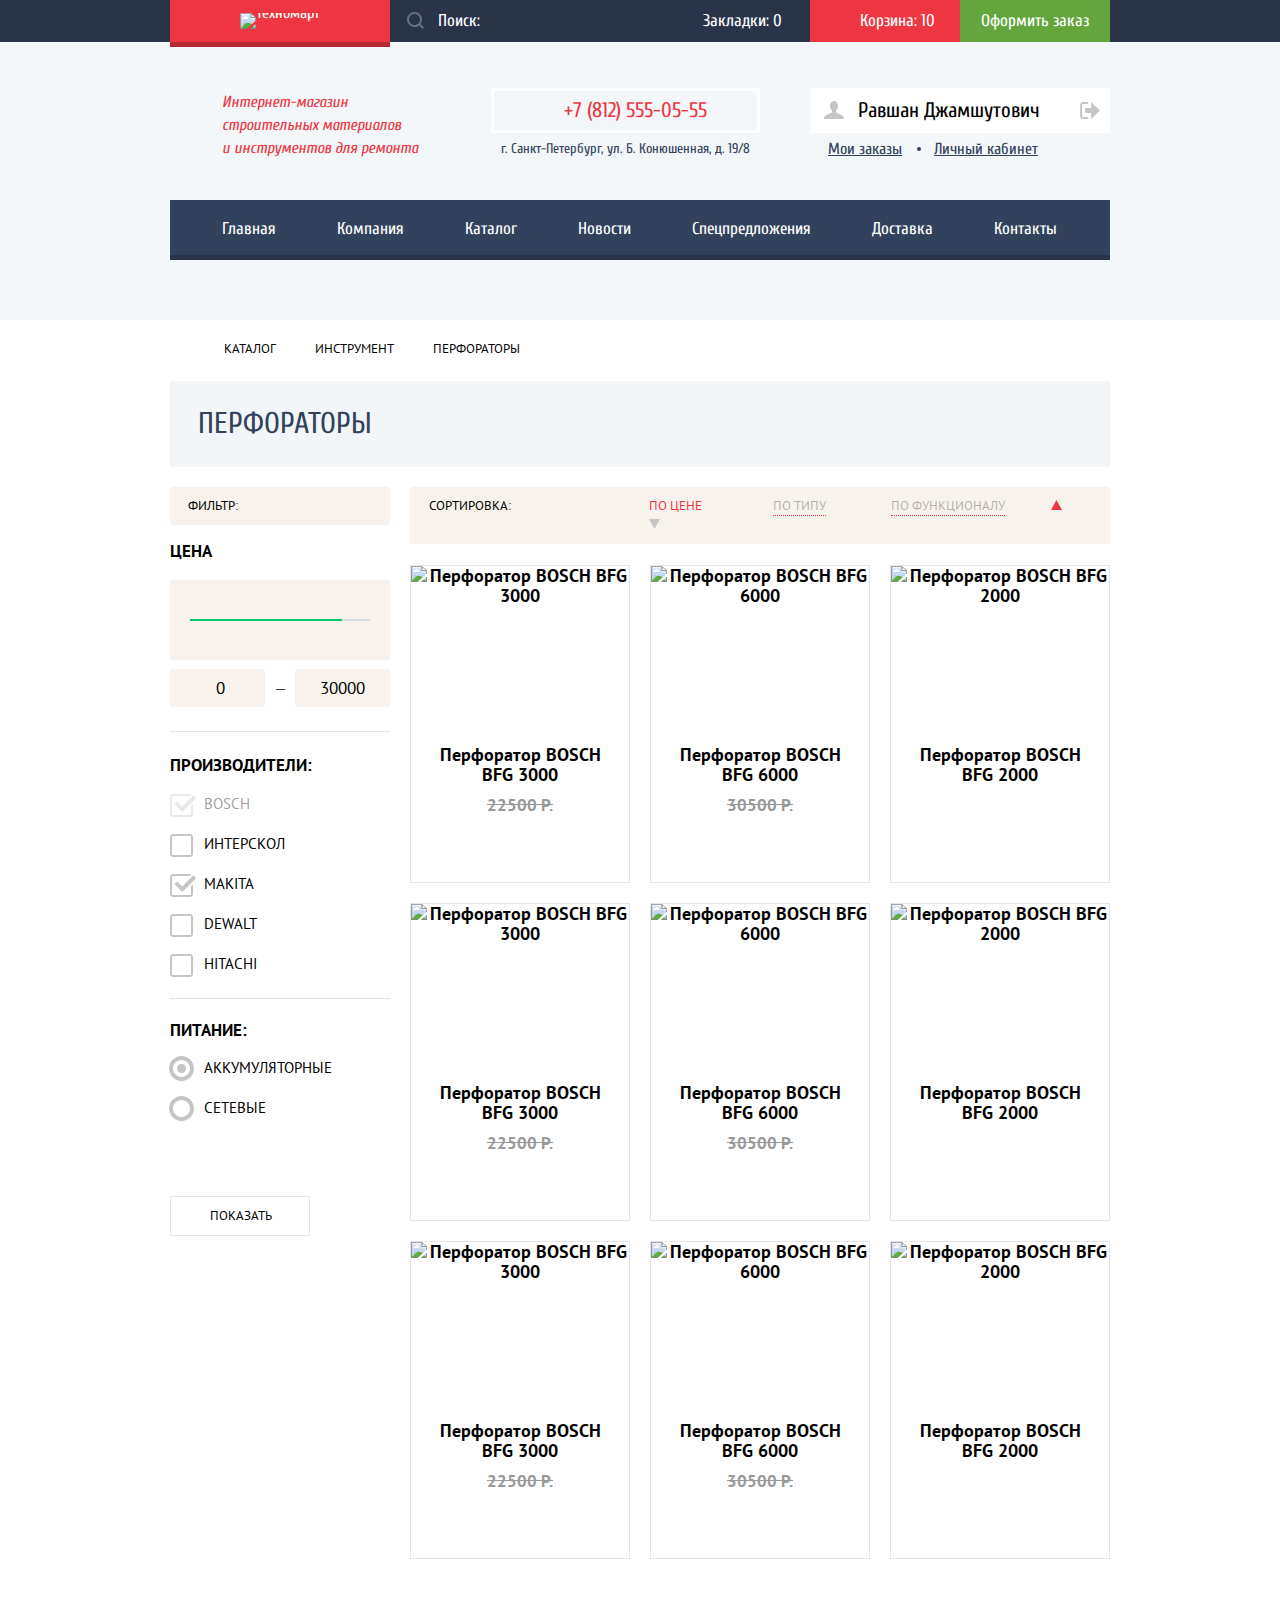
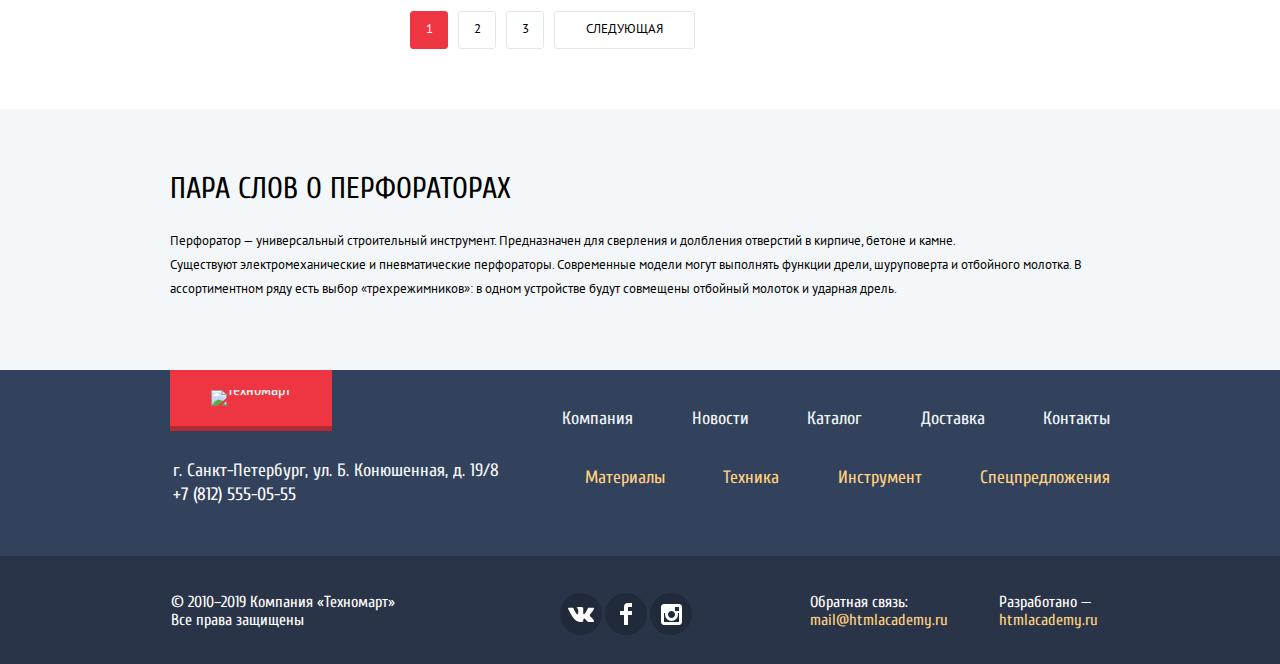
==== commit 7b60aa39: "Update catalog.html" ====
--- a/catalog.html
+++ b/catalog.html
@@ -13,7 +13,7 @@
         <div class="center_container">
           <a  class="logo_box header_logo_box" href="index.html"><img src="img/logo.svg" width="109" height="19" alt="Техномарт"></a>
           <form class="search" action="https://echo.htmlacademy.ru" method="get">
-            <input class="search_field" id="search-field" type="text" name="search" placeholder="Поиск">
+            <input class="search_field" id="search-field" type="text" name="search" placeholder="Поиск:">
             <button class="search_btn" type="submit" aria-label="найти">
               <svg xmlns="http://www.w3.org/2000/svg" width="17" height="17" viewBox="0 0 17 17">
                 <path fill="#231F20" d="M17 15.586l-3.542-3.542A7.465 7.465 0 0 0 15 7.5 7.5 7.5 0 1 0 7.5 15c1.71 0 3.282-.579 4.544-1.542L15.586 17 17 15.586zM2 7.5C2 4.467 4.467 2 7.5 2 10.532 2 13 4.467 13 7.5c0 3.032-2.468 5.5-5.5 5.5A5.506 5.506 0 0 1 2 7.5z"/>
--- a/css/mini_style.css
+++ b/css/mini_style.css
@@ -1 +1 @@
-@keyframes modal_appearance{0%{transform:translateY(-3000px)}70%{transform:translateY(30px)}90%{transform:translateY(-10px)}to{transform:translateY(0)}}@keyframes eror{0%,to{transform:translateX(0)}10%,30%,50%,70%,90%{transform:translateX(-10px)}20%,45%,60%,80%{transform:translateX(10px)}}*,::after,::before{box-sizing:inherit}html{box-sizing:border-box}a,body{color:#fff}body{min-width:960px;font-family:"Cuprum","Arial","sans-serif"}a{text-decoration:none}img{max-width:100%;height:auto}.visually-hidden{position:absolute;width:1px;height:1px;margin:-1px;border:0;padding:0;white-space:nowrap;clip-path:inset(100%);clip:rect(0 0 0 0);overflow:hidden}.center_container{width:940px;margin-left:auto;margin-right:auto}.catalog_page .main_header{margin-bottom:20px}.header_container .center_container{display:flex;align-items:stretch;align-content:stretch}.header_container{margin:0 0 46px;padding:0}.logo_box{display:block;padding-top:13px;padding-bottom:10px;line-height:1px;text-align:center;background-color:#ee3643}.header_logo_box{width:220px}.header_logo_box::after{content:"";position:absolute;top:100%;display:block;width:100%;height:5px;background-color:#b52933}.header_logo_box,.search{position:relative}.search_field::-ms-input-placeholder{color:#fff}.search_field::-moz-placeholder{color:#fff;opacity:1}.search_field::placeholder{color:#fff}.search input{display:block;width:270px;padding-top:12px;padding-bottom:12px;padding-left:49px;font-size:17px;line-height:18px;color:#fff;background-color:transparent;border:0}.search_field:focus~.search_btn path{fill:#ee3643}.search .search_btn:focus,.search .search_btn:hover,.search_field:focus~.search_btn,.search_field:hover~.search_btn{opacity:1}.search_btn{position:absolute;right:236px;top:12px;margin:0;padding:0;background-color:transparent;border:0;opacity:.3;cursor:pointer}.search_btn path{fill:#fff}.logo_box:focus,.logo_box:hover{background-color:#ca2c37}.catalog_logo_box:active{background-color:#ba2732}.header_container{background-color:#293449}.header_btns{display:flex;flex-wrap:wrap;width:450px}.header_btns a{display:block;width:150px;padding-top:12px;padding-bottom:12px;font-size:17px;line-height:18px;text-align:center}.header_btns .order{padding-left:20px;padding-right:20px;text-align:center;background-color:#63a63e}.header_btns .bookmarks{position:relative;padding:12px 28px 12px 43px}.header_btns .bookmarks::before,.header_btns .cart::before{content:"";position:absolute;left:17px;width:14px;height:16px;background-image:url(../img/icon-bookmark.svg);background-size:14px 16px;opacity:.3}.header_btns .cart{position:relative;padding:12px 29px 12px 50px}.catalog_page .cart{padding-right:24px;background-color:#ee3643}.header_btns .cart::before{left:18px;width:15px;height:15px;background-image:url(../img/cart-icon.svg);background-size:15px 15px}.header_container .order:focus,.header_container .order:hover{background-color:#5fbb2d}.header_container .order:active{color:rgba(255,255,255,.5);background-color:#518534}.header_container .bookmarks:focus,.header_container .bookmarks:hover,.header_container .cart:focus,.header_container .cart:hover,.search input:hover{background-color:#212a3a}.bookmarks:focus::before,.bookmarks:hover::before,.cart:focus::before,.cart:hover::before{opacity:1}.search input:focus{color:#000;background-color:#fff;outline:0}.header_container .bookmarks:active,.header_container .cart:active{color:rgba(255,255,255,.6);background-color:#161d29}.header_content,.main_header{display:flex;background-color:#f4f7f9}.main_header{flex-direction:column}.header_content{margin-bottom:38px;padding-left:53px}.header_description{width:197px;margin:0 71px 0 0;padding-top:2px;font-style:italic;font-size:16px;line-height:23px;color:#ee3643}.header_adress{margin:0;font-size:14px;line-height:24px;text-align:center;color:#32425c}.header_content .telephone_number{position:relative;margin:0 0 5px;padding:9px 49px 9px 70px;font-size:21px;line-height:21px;color:#ee3643;border:3px solid #fff}.telephone_number a{color:inherit}.header_content .telephone_number::before{content:"";position:absolute;top:10px;left:12px;display:block;width:19px;height:19px;background-image:url(../img/icon-phone.svg);background-position:0 0;background-repeat:no-repeat}.header_content .header_contacts{display:flex;flex-wrap:wrap;flex-direction:column;width:270px;margin-right:69px}.catalog_user_navigation,.main_user_navigation{display:flex;flex-wrap:wrap;width:281px;margin:0;padding:0;list-style:none}.catalog_user_navigation{position:relative;align-items:flex-start;width:299px}.catalog_user_navigation .user_name,.main_user_navigation a{font-size:21px;line-height:21px;color:#000;background-color:#fff}.catalog_user_navigation .user_name{position:relative;display:block;width:299px;margin-bottom:5px;padding-top:12px;padding-bottom:12px;padding-left:47px}.catalog_user_navigation .user_logo,.login_icon{position:absolute;top:13px;left:13px}.catalog_page .header_contacts{margin-right:51px}.main_user_navigation .login{position:relative;display:block;max-width:120px;margin-right:10px;padding:12px 25px 12px 47px}.login_icon{left:14px;top:14px}.main_user_navigation .registration{display:block;max-width:150px;padding:12px 24px}.catalog_user_navigation .user_nav_item{padding-left:17px}.catalog_user_navigation .nav_btn{font-size:16px;line-height:18px;text-decoration:underline;color:#32425c}.exit_box{position:absolute;top:4px;right:0}.catalog_user_navigation .exit_btn{display:block;padding:10px;font-size:0}.catalog_user_navigation .separator{position:relative;margin-right:15px}.separator::after{content:"";position:absolute;right:-19px;top:7px;display:block;width:4px;height:4px;background-color:#32425c;border-radius:50%}.exit_btn:focus path,.exit_btn:hover path,.user_name:focus path,.user_name:hover path{fill:#32425c}.exit_btn:active path,.user_name:active path{fill:#c5c5c5}.catalog_user_navigation .nav_btn:focus,.catalog_user_navigation .nav_btn:hover,.main_user_navigation a:focus,.main_user_navigation a:hover{color:#ee3643}.catalog_user_navigation .user_name:active,.main_user_navigation a:active{color:rgba(0,0,0,.3)}.catalog_user_navigation .nav_btn:active{color:rgba(50,66,92,.3)}.site_navigation ul{display:flex;flex-wrap:wrap;margin:0;padding:0 21px;list-style:none}.site_navigation{margin-bottom:60px;background-color:#32425c;box-shadow:inset 0 -5px 0 0 #293449}.site_navigation a{display:block;padding:21px 30px 22px 31px;font-size:17px;line-height:17px;text-align:center}.login:focus path,.login:hover path{fill:#32425c}.login:active path{fill:#c5c5c5}.site_navigation a:focus,.site_navigation a:hover{background-color:#293449}.site_navigation a:active{color:rgba(255,255,255,.5);background-color:#1d2739}.catalog_main .main_nav_container{display:flex;flex-direction:column}.breadcrumbs{display:flex;flex-wrap:wrap;order:-1;margin:0 0 22px;padding:0;font-size:13px;line-height:18px;font-family:"PT Sans","Arial","sans-serif";list-style:none}.breadcrumbs .home{display:inline-block;vertical-align:baseline;width:15px;height:12px;background-image:url(../img/icon-home.svg);background-repeat:no-repeat;background-position:-1px 0}.breadcrumbs .home_box{padding-top:1px}.breadcrumbs li:not(:last-child){position:relative;margin-right:39px}.breadcrumbs li::after{content:"";position:absolute;right:-26px;top:3px;display:block;width:8px;height:12px;background-image:url(../img/icon-right-small.svg);background-repeat:no-repeat;background-position:0 0}.breadcrumbs li:last-child::after{display:none}.breadcrumbs li:last-child{margin:0}.breadcrumbs .home_box::after{right:-20px}.breadcrumbs a{text-transform:uppercase;color:#000}.breadcrumbs a:focus,.breadcrumbs a:hover{text-decoration:underline}.headline{margin:0;font-weight:400;font-size:30px;line-height:30px;text-transform:uppercase;color:#000}.catalog_title{margin:0 0 20px;padding:28px;color:#32425c;background-color:#f2f6f8}.filter_section{width:220px}.filter fieldset,.filter_section h2{font-family:"PT Sans","Arial","sans-serif"}.filter_section h2{padding-top:10px;padding-bottom:10px;padding-left:18px;font-weight:400;font-size:13px;line-height:18px;text-transform:uppercase;color:#000;background-color:#f7f3ec;border-radius:3px;margin:0 0 11px}.filter fieldset{position:relative;margin:0 0 41px;padding:0;border:0}.filter fieldset:last-of-type{margin-bottom:78px}.filter fieldset:not(:last-of-type)::after{content:"";position:absolute;bottom:-25px;display:block;width:100%;height:1px;background-color:#e5e5e5}.filter legend{display:block;margin-bottom:14px;font-weight:700;font-size:17px;line-height:30px;text-transform:uppercase;color:#000}.filter .power_legend{margin-bottom:13px}.filter .price_fieldset{justify-content:center;margin-bottom:43px}.price_fieldset .price_range{margin-bottom:9px;padding:39px 20px;background-color:#f7f3ec;border-radius:3px}.price_range .scale{position:relative;height:2px;background-color:#d7dcde}.price_range .scale::before{content:"";display:block;width:152px;height:2px;background-color:#00ca74}.price_range .price_marker{position:absolute;top:-9px;width:20px;height:22px;background-image:url(../img/filter-button.svg);background-repeat:no-repeat;cursor:pointer}.marker_max{left:140px}.price_fieldset_conteiner{display:flex;align-items:center;justify-content:space-between}.price_field{display:block;width:95px;margin:0;padding:10px 5px;font-size:17px;line-height:18px;text-align:center;background-color:#f7f3ec;border:0;border-radius:3px}.minimum_price{padding-left:10px}.price_separator{font-size:16px;line-height:18px;color:#444}.filter ul{margin:0;padding:0;list-style:none}.filter_item{margin-bottom:20px;padding-left:34px}.filter_item:last-child{margin-bottom:0}.filter label{position:relative;display:block;font-size:15px;line-height:20px;text-transform:uppercase;color:#000;cursor:pointer;-ms-user-select:none;-moz-user-select:none;user-select:none}.manufacturers_list label::after{content:"";position:absolute;left:-34px;top:0;display:block;width:23px;height:23px;background-image:url("data:image/svg+xml,%3Csvg xmlns='http://www.w3.org/2000/svg' width='23' height='23' viewBox='0 0 23 23'%3E%3Cpath fill='%23c5c5c5' d='M20 2c.542 0 1 .458 1 1v17c0 .542-.458 1-1 1H3c-.542 0-1-.458-1-1V3c0-.542.458-1 1-1h17m0-2H3C1.35 0 0 1.35 0 3v17c0 1.65 1.35 3 3 3h17c1.65 0 3-1.35 3-3V3c0-1.65-1.35-3-3-3z'/%3E%3C/svg%3E%0A");background-position:0 0;background-repeat:no-repeat}.filter_input.checkbox:checked+label::after{width:28px;background-image:url("data:image/svg+xml,%3Csvg xmlns='http://www.w3.org/2000/svg' width='27' height='23' viewBox='0 0 27 23'%3E%3Cpath fill='%23c5c5c5' d='M7.285 7.486l-2.829 2.829 7.783 7.783L26.171 4.166l-2.828-2.829-11.104 11.102z'/%3E%3Cpath fill='%23c5c5c5' d='M21 20c0 .542-.458 1-1 1H3c-.542 0-1-.458-1-1V3c0-.542.458-1 1-1h16.908L21.493.415A2.96 2.96 0 0 0 20 0H3C1.35 0 0 1.35 0 3v17c0 1.65 1.35 3 3 3h17c1.65 0 3-1.35 3-3v-9.829l-2 2V20z'/%3E%3C/svg%3E")}.filter_input.checkbox+label:hover::after{background-image:url("data:image/svg+xml,%3Csvg xmlns='http://www.w3.org/2000/svg' width='23' height='23' viewBox='0 0 23 23'%3E%3Cpath fill='%23b5b5b5' d='M20 2c.542 0 1 .458 1 1v17c0 .542-.458 1-1 1H3c-.542 0-1-.458-1-1V3c0-.542.458-1 1-1h17m0-2H3C1.35 0 0 1.35 0 3v17c0 1.65 1.35 3 3 3h17c1.65 0 3-1.35 3-3V3c0-1.65-1.35-3-3-3z'/%3E%3C/svg%3E%0A")}.filter_input.checkbox:focus+label::after{background-image:url("data:image/svg+xml,%3Csvg xmlns='http://www.w3.org/2000/svg' width='23' height='23' viewBox='0 0 23 23'%3E%3Cpath fill='%23b5b5b5' d='M20 2c.542 0 1 .458 1 1v17c0 .542-.458 1-1 1H3c-.542 0-1-.458-1-1V3c0-.542.458-1 1-1h17m0-2H3C1.35 0 0 1.35 0 3v17c0 1.65 1.35 3 3 3h17c1.65 0 3-1.35 3-3V3c0-1.65-1.35-3-3-3z'/%3E%3C/svg%3E%0A");outline:thin dotted invert;outline:auto 3px -webkit-focus-ring-color}.filter_input.checkbox:checked+label:hover::after{width:28px;background-image:url("data:image/svg+xml,%3Csvg xmlns='http://www.w3.org/2000/svg' width='27' height='23' viewBox='0 0 27 23'%3E%3Cpath fill='%23b5b5b5' d='M7.285 7.486l-2.829 2.829 7.783 7.783L26.171 4.166l-2.828-2.829-11.104 11.102z'/%3E%3Cpath fill='%23b5b5b5' d='M21 20c0 .542-.458 1-1 1H3c-.542 0-1-.458-1-1V3c0-.542.458-1 1-1h16.908L21.493.415A2.96 2.96 0 0 0 20 0H3C1.35 0 0 1.35 0 3v17c0 1.65 1.35 3 3 3h17c1.65 0 3-1.35 3-3v-9.829l-2 2V20z'/%3E%3C/svg%3E%0A")}.filter_input.checkbox:checked:focus+label::after{width:28px;background-image:url("data:image/svg+xml,%3Csvg xmlns='http://www.w3.org/2000/svg' width='27' height='23' viewBox='0 0 27 23'%3E%3Cpath fill='%23b5b5b5' d='M7.285 7.486l-2.829 2.829 7.783 7.783L26.171 4.166l-2.828-2.829-11.104 11.102z'/%3E%3Cpath fill='%23b5b5b5' d='M21 20c0 .542-.458 1-1 1H3c-.542 0-1-.458-1-1V3c0-.542.458-1 1-1h16.908L21.493.415A2.96 2.96 0 0 0 20 0H3C1.35 0 0 1.35 0 3v17c0 1.65 1.35 3 3 3h17c1.65 0 3-1.35 3-3v-9.829l-2 2V20z'/%3E%3C/svg%3E%0A");outline:thin dotted invert;outline:auto 3px -webkit-focus-ring-color}.filter_input.checkbox:disabled+label::after{background-image:url("data:image/svg+xml,%3Csvg xmlns='http://www.w3.org/2000/svg' width='23' height='23' viewBox='0 0 23 23'%3E%3Cpath fill='%23b5b5b5' opacity='0.3' d='M20 2c.542 0 1 .458 1 1v17c0 .542-.458 1-1 1H3c-.542 0-1-.458-1-1V3c0-.542.458-1 1-1h17m0-2H3C1.35 0 0 1.35 0 3v17c0 1.65 1.35 3 3 3h17c1.65 0 3-1.35 3-3V3c0-1.65-1.35-3-3-3z'/%3E%3C/svg%3E%0A")}.filter_input.checkbox:checked:disabled+label::after{width:28px;background-image:url("data:image/svg+xml,%3Csvg xmlns='http://www.w3.org/2000/svg' width='27' height='23' viewBox='0 0 27 23'%3E%3Cpath fill='%23b5b5b5' opacity='0.3' d='M7.285 7.486l-2.829 2.829 7.783 7.783L26.171 4.166l-2.828-2.829-11.104 11.102z'/%3E%3Cpath fill='%23b5b5b5' opacity='0.3' d='M21 20c0 .542-.458 1-1 1H3c-.542 0-1-.458-1-1V3c0-.542.458-1 1-1h16.908L21.493.415A2.96 2.96 0 0 0 20 0H3C1.35 0 0 1.35 0 3v17c0 1.65 1.35 3 3 3h17c1.65 0 3-1.35 3-3v-9.829l-2 2V20z'/%3E%3C/svg%3E")}.power_source_list label::after{content:"";position:absolute;left:-35px;top:-2px;display:block;width:25px;height:25px;background-image:url("data:image/svg+xml,%3Csvg xmlns='http://www.w3.org/2000/svg' width='25' height='25' viewBox='0 0 25 25'%3E%3Cpath fill='%23c5c5c5' d='M12.5 4c4.687 0 8.5 3.813 8.5 8.5 0 4.687-3.813 8.5-8.5 8.5C7.813 21 4 17.187 4 12.5 4 7.813 7.813 4 12.5 4m0-4C5.597 0 0 5.597 0 12.5S5.597 25 12.5 25 25 19.403 25 12.5 19.403 0 12.5 0z'/%3E%3C/svg%3E");background-position:0 0;background-repeat:no-repeat}.filter_input.radio:checked+label::after{background-image:url("data:image/svg+xml,%3Csvg xmlns='http://www.w3.org/2000/svg' width='25' height='25' viewBox='0 0 25 25'%3E%3Cpath fill='%23c5c5c5' d='M12.5 4c4.687 0 8.5 3.813 8.5 8.5 0 4.687-3.813 8.5-8.5 8.5C7.813 21 4 17.187 4 12.5 4 7.813 7.813 4 12.5 4m0-4C5.597 0 0 5.597 0 12.5S5.597 25 12.5 25 25 19.403 25 12.5 19.403 0 12.5 0z'/%3E%3Ccircle fill='%23c5c5c5' cx='12.5' cy='12.5' r='4.5'/%3E%3C/svg%3E")}.filter_input.radio+label:hover::after{background-image:url("data:image/svg+xml,%3Csvg xmlns='http://www.w3.org/2000/svg' width='25' height='25' viewBox='0 0 25 25'%3E%3Cpath fill='%23b5b5b5' d='M12.5 4c4.687 0 8.5 3.813 8.5 8.5 0 4.687-3.813 8.5-8.5 8.5C7.813 21 4 17.187 4 12.5 4 7.813 7.813 4 12.5 4m0-4C5.597 0 0 5.597 0 12.5S5.597 25 12.5 25 25 19.403 25 12.5 19.403 0 12.5 0z'/%3E%3C/svg%3E")}.filter_input.radio:focus+label::after{background-image:url("data:image/svg+xml,%3Csvg xmlns='http://www.w3.org/2000/svg' width='25' height='25' viewBox='0 0 25 25'%3E%3Cpath fill='%23b5b5b5' d='M12.5 4c4.687 0 8.5 3.813 8.5 8.5 0 4.687-3.813 8.5-8.5 8.5C7.813 21 4 17.187 4 12.5 4 7.813 7.813 4 12.5 4m0-4C5.597 0 0 5.597 0 12.5S5.597 25 12.5 25 25 19.403 25 12.5 19.403 0 12.5 0z'/%3E%3C/svg%3E");outline:thin dotted invert;outline:auto 3px -webkit-focus-ring-color}.filter_input.radio:checked+label:hover::after{background-image:url("data:image/svg+xml,%3Csvg xmlns='http://www.w3.org/2000/svg' width='25' height='25' viewBox='0 0 25 25'%3E%3Cpath fill='%23b5b5b5' d='M12.5 4c4.687 0 8.5 3.813 8.5 8.5 0 4.687-3.813 8.5-8.5 8.5C7.813 21 4 17.187 4 12.5 4 7.813 7.813 4 12.5 4m0-4C5.597 0 0 5.597 0 12.5S5.597 25 12.5 25 25 19.403 25 12.5 19.403 0 12.5 0z'/%3E%3Ccircle fill='%23b5b5b5' cx='12.5' cy='12.5' r='4.5'/%3E%3C/svg%3E")}.filter_input.radio:checked:focus+label::after{background-image:url("data:image/svg+xml,%3Csvg xmlns='http://www.w3.org/2000/svg' width='25' height='25' viewBox='0 0 25 25'%3E%3Cpath fill='%23b5b5b5' d='M12.5 4c4.687 0 8.5 3.813 8.5 8.5 0 4.687-3.813 8.5-8.5 8.5C7.813 21 4 17.187 4 12.5 4 7.813 7.813 4 12.5 4m0-4C5.597 0 0 5.597 0 12.5S5.597 25 12.5 25 25 19.403 25 12.5 19.403 0 12.5 0z'/%3E%3Ccircle fill='%23b5b5b5' cx='12.5' cy='12.5' r='4.5'/%3E%3C/svg%3E");outline:thin dotted invert;outline:auto 3px -webkit-focus-ring-color}.filter_input.radio:disabled+label::after{background-image:url("data:image/svg+xml,%3Csvg xmlns='http://www.w3.org/2000/svg' width='25' height='25' viewBox='0 0 25 25'%3E%3Cpath fill='%23b5b5b5' opacity='0.3' d='M12.5 4c4.687 0 8.5 3.813 8.5 8.5 0 4.687-3.813 8.5-8.5 8.5C7.813 21 4 17.187 4 12.5 4 7.813 7.813 4 12.5 4m0-4C5.597 0 0 5.597 0 12.5S5.597 25 12.5 25 25 19.403 25 12.5 19.403 0 12.5 0z'/%3E%3C/svg%3E")}.filter_input.radio:checked:disabled+label::after{background-image:url("data:image/svg+xml,%3Csvg xmlns='http://www.w3.org/2000/svg' width='25' height='25' viewBox='0 0 25 25'%3E%3Cpath fill='%23b5b5b5' opacity='0.3' d='M12.5 4c4.687 0 8.5 3.813 8.5 8.5 0 4.687-3.813 8.5-8.5 8.5C7.813 21 4 17.187 4 12.5 4 7.813 7.813 4 12.5 4m0-4C5.597 0 0 5.597 0 12.5S5.597 25 12.5 25 25 19.403 25 12.5 19.403 0 12.5 0z'/%3E%3Ccircle fill='%23b5b5b5' opacity='0.3' cx='12.5' cy='12.5' r='4.5'/%3E%3C/svg%3E")}.filter_input:disabled+label{color:rgba(0,0,0,.4)}.filter_btn{max-width:140px;padding:10px 39px;font-size:13px;line-height:18px;font-family:"PT Sans","Arial","sans-serif";text-transform:uppercase;background-color:#fff;border:1px solid #e5e5e5}.filter_btn:focus,.filter_btn:hover{border:1px solid #bdc6ca}.filter_btn:active{border:1px solid #ee3643}.sorting{display:flex;margin-bottom:21px;padding:10px 17px 10px 19px;font-size:13px;line-height:18px;font-family:"PT Sans","Arial","sans-serif";color:#000;background-color:#f7f3ec;border-radius:3px}.sorting ul{display:flex;flex-wrap:wrap;margin:0;padding:0;list-style:none}.sorting a{display:block;text-align:center;text-transform:uppercase;color:rgba(0,0,0,.3);border-bottom:1px dotted #ee3643}.sorting a:focus,.sorting a:hover{color:#000;border-bottom:1px solid #ee3643}.sorting .active{color:#ee3643}.sorting .active,.sorting .down_link,.sorting .up_link{border-bottom:none}.sorting .down_link:focus,.sorting .down_link:hover,.sorting .up_link:focus,.sorting .up_link:hover{border-bottom:none}.down_link:focus path,.down_link:hover path,.up_link:focus path,.up_link:hover path{fill:#231f20}.active path{fill:#ee3643}.sorting .sort{text-transform:uppercase;margin:0 138px 0 0}.sorting .price{margin-right:71px}.sorting .type{margin-right:65px}.sorting .functional{margin-right:46px}.sorting .up{margin-right:21px}.product_section{width:700px}.product_list{display:flex;flex-wrap:wrap;margin:0 0 32px;padding:0;list-style:none}.product_card{position:relative;display:flex;flex-direction:column;align-items:center;width:220px;margin-right:20px;margin-bottom:20px;padding-bottom:19px;font-weight:700;font-size:17px;line-height:18px;font-family:"PT Sans","Arial","sans-serif";text-align:center;color:#000;border:1px solid #e5e5e5}.product_card:nth-child(3n){margin-right:0}.product_card img{order:-2;margin-bottom:9px}.product_card .product_title{display:flex;flex-direction:column;font-size:18px;line-height:20px;color:#000}.product_card .new_price{width:141px;min-height:38px;margin:auto 0 0 5px;padding:10px 30px 11px 25px;color:#fff;background-image:url(../img/item-button.svg);background-repeat:no-repeat;background-size:100% 100%}.product_title h3{margin:0 0 11px;padding:0 10px;font-size:18px;line-height:20px;font-family:"PT Sans","Arial","sans-serif"}.product_card .old_price{margin:0 0 10px;padding:0 10px;text-decoration:line-through;color:#999}.new::after{content:"новинка";position:absolute;top:-1px;right:-1px;display:block;width:60px;height:59px;text-indent:-2000px;background-image:url(../img/new-flag.png);overflow:hidden}.popular_manufacturers_list a:focus,.popular_manufacturers_list a:hover,.product_card:hover{box-shadow:0 10px 25px 0 rgba(41,52,73,.5)}.product_btn{position:absolute;top:0;left:0;display:none;width:100%;padding-top:43px;padding-bottom:30px;background-color:#fff}.buy_btn,.product_card:hover .product_btn{display:block}.product_btn a{width:135px;font-weight:400;font-size:14px;line-height:18px;font-family:"Cuprum","Arial","sans-serif";text-transform:uppercase}.buy_btn{position:relative;margin:0 auto 8px;padding:10px 45px 10px 49px;background-color:#63a63e;border-radius:3px;box-shadow:inset 0 -3px 0 0 #367315}.buy_btn::before{content:"";position:absolute;top:11px;left:14px;display:block;width:15px;height:15px;background-image:url(../img/cart-icon.svg);opacity:.3}.buy_btn:focus,.buy_btn:hover{background-color:#5fbb2d}.buy_btn:active{background-color:#518534}.bookmarks_btn{display:block;margin:0 auto;padding:7px 28px 7px 33px;color:#32425c;border:3px solid #63a63e;border-radius:3px}.bookmarks_btn:focus,.bookmarks_btn:hover{border:3px solid #32425c}.bookmarks_btn:active{opacity:.3}.page_navigation .page_list{display:flex;flex-wrap:wrap;margin:0;padding:0;font-size:13px;line-height:18px;font-family:"PT Sans","Arial","sans-serif";list-style:none}.page_list li{margin-right:10px;margin-bottom:10px}.page_list li:last-child,.slider_controls label:last-child{margin-right:0}.page_list a{display:block;padding:8px 14px 10px 15px;text-transform:uppercase;color:#000;border:1px solid #e5e5e5;border-radius:3px}.page_list .next{padding-left:31px;padding-right:31px}.page_list .active{color:#fff;background-color:#ee3643;border:1px solid #ee3643}.page_list a:focus,.page_list a:hover{border:1px solid #bdc6ca}.page_list a:active{border:1px solid #ee3643}.note{padding-top:65px;padding-bottom:69px;background-color:#f4f7f9}.about_company>p,.contacts>p,.note p{margin:0;font-size:13px;line-height:24px;font-family:"PT Sans","Arial","sans-serif";color:#000}.note .headline{margin-bottom:25px}.columns{display:flex;justify-content:space-between}.columns .headline{margin-bottom:26px}.catalog_main .columns{margin-bottom:50px}.index_main{padding-top:59px;padding-bottom:87px}.about_company{width:540px}.about_company .button{padding-left:41px;padding-right:40px}.contacts{position:relative;width:301px;padding-bottom:40px}.contacts .button{position:absolute;bottom:0;left:0;padding-left:64px;padding-right:59px}.about_company>p,.contacts>p{margin:0 0 23px}.contacts>p{margin:0 0 31px}.contacts .map_link{display:block}.about_company ul{margin:22px 0 36px;padding:0 0 0 36px;font-size:18px;line-height:20px;color:#000;list-style:none}.transport_list li{position:relative;padding-bottom:20px}.transport_list li::before{content:"";position:absolute;top:9px;left:-36px;display:block;width:25px;height:2px;background-color:#ee3643}.transport_list li:last-child{padding-bottom:0}.button{display:inline-block;vertical-align:top;padding:11px 10px 9px;font-size:14px;line-height:18px;text-align:center;text-transform:uppercase;color:#fff;background-color:#ee3643;border:0;border-radius:3px}.button:focus,.button:hover{background-color:#ca2c37}.button:active{background-color:#ba2732}.main_footer{background-color:#32425c}.catalog_page .main_footer{margin-top:0}.footer_container,.footer_container ul{display:flex;justify-content:space-between}.footer_container{padding-bottom:39px}.footer_container .footer_logo_box{display:block;margin-bottom:28px;padding:20px 41px 25px;box-shadow:inset 0 -5px 0 0 rgba(0,0,0,.24)}.footer_container .footer_box{display:flex;flex-direction:column;align-items:flex-start;width:380px}.footer_box p{margin:0 0 10px;padding-left:3px;font-size:18px;line-height:24px;color:#f3f7f9}.footer_container .nav_container{width:550px;padding-left:3px}.footer_container ul{flex-wrap:wrap;margin:37px 0 0;padding:0;font-size:18px;line-height:24px;list-style:none}.footer_container li{margin-bottom:5px}.first_footer_nav a{color:#f1f5f7}.footer_container .second_footer_nav{margin-top:30px;padding-left:23px}.footer_contacts a,.second_footer_nav a{color:#ffd180}.first_footer_nav a:focus,.first_footer_nav a:hover,.second_footer_nav a:focus,.second_footer_nav a:hover{text-decoration:underline}.first_footer_nav a:active{text-decoration:none;color:rgba(241,245,247,.5)}.second_footer_nav a:active{text-decoration:none;color:rgba(255,209,128,.5)}.footer_contacts .center_container{display:flex;padding-top:37px;padding-bottom:26px}.footer_contacts p{margin:0}.footer_contacts{font-size:16px;line-height:18px;background-color:#293449}.footer_contacts .copyright{width:230px;margin-right:160px;padding-left:1px}.footer_contacts .feedback{width:140px;margin-right:20px}.footer_contacts .developed{width:140px;padding-left:29px}.footer_contacts a:focus,.footer_contacts a:hover{text-decoration:underline}.footer_contacts a:active{text-decoration:none;color:#ee3643}.footer_social{display:flex;flex-wrap:wrap;width:150px;margin:0 100px 0 0;padding:0;list-style:none}.footer_social a{display:flex;justify-content:center;align-items:center;width:42px;height:42px;color:#fff;background-color:#212a3a;border-radius:50%}.footer_social li{margin-right:3px;margin-bottom:3px}.footer_social a:active,.footer_social a:focus,.footer_social a:hover{background-color:#ee3643}.promo_section{margin-bottom:34px}.promo_section .promo_item{position:relative;display:flex;flex-direction:column;justify-content:space-between;width:300px;margin-right:20px;margin-bottom:20px;padding:20px 140px 22px 22px}.promo_section .vertical_promo_items{display:block;padding:0}.promo_container{display:flex;flex-wrap:wrap}.promo_container .promo_item:nth-of-type(3n),.promo_container.second .promo_item:nth-of-type(2n){margin-right:0}.materials{background-color:#ffbf47;background-image:url(../img/icon-1.svg);background-position:213px 53%;background-repeat:no-repeat}.promo_section .equipment,.tool{background-color:#3bbce3;background-image:url(../img/icon-2.svg);background-position:197px 53%;background-repeat:no-repeat}.promo_section .equipment{background-color:#dc91d8;background-image:url(../img/icon-3.svg);background-position:191px 53%}.vertical_promo_items .discounts{margin-right:0;background-color:#8ed78f;background-image:url(../img/icon-4.svg);background-position:196px 53%;background-repeat:no-repeat}.vertical_promo_items .delivery{margin:0;background-color:#ffc047;background-image:url(../img/icon-5.svg);background-position:191px 53%;background-repeat:no-repeat}.promo_item h3{margin:0 0 13px;font-weight:700;font-size:24px;line-height:30px}.promo_link{display:block;width:135px;margin-top:auto;margin-left:3px;padding:10px;font-size:14px;line-height:18px;text-align:center;text-transform:uppercase;background-color:rgba(0,0,0,.1);border-radius:3px}.delivery .promo_link,.discounts .promo_link,.equipment .promo_link{margin-left:1px}.promo_link:focus,.promo_link:hover{background-color:rgba(0,0,0,.2)}.promo_link:active{background-color:rgba(0,0,0,.3)}.promo_section .slider::before{content:"";background-image:url(../img/perforator.jpg),url(../img/slider-image.jpg)}.promo_section .slider{position:relative;display:block;width:620px;padding:0}.slider .button{position:absolute;left:25px;bottom:22px;width:195px;padding-left:48px;padding-right:45px}.slider .slider_btn{position:absolute;display:block;width:22px;height:40px;background-color:transparent;background-position:0 0;background-repeat:no-repeat;border:0}.promo_section .backward{top:114px;left:25px;background-image:url(../img/icon-left.svg)}.promo_section .forward{top:114px;right:20px;background-image:url(../img/icon-right.svg)}.promo_slide_list{margin:0;padding:0}.promo_slide_list li{display:none;min-height:266px;padding:23px 20px 22px 24px}.promo_slide_list .drill,.promo_slide_list .perforator{background-color:#675b53;background-image:url(../img/slider-image.jpg);background-position:0 0;background-repeat:no-repeat}.promo_slide_list .perforator{background-image:url(../img/perforator.jpg)}.promo_slide_list h3{margin-bottom:2px;font-size:36px;line-height:36px;text-transform:uppercase}.promo_slide_list p{margin:0;font-size:18px;line-height:24px}.slider_controls{position:absolute;left:50%;bottom:36px;display:flex;margin-left:-15px}.slider_controls label{display:block;width:10px;height:10px;margin-right:10px;background-color:#fff;border:2px solid #fff;border-radius:50%}.drill_input:checked~.promo_slide_list .drill,.perforator_input:checked~.promo_slide_list .perforator{display:block}.drill_input:checked~.slider_controls .drill_label,.perforator_input:checked~.slider_controls .perforator_label{background-color:#ee3643}.drill_input:focus~.slider_controls .drill_label,.perforator_input:focus~.slider_controls .perforator_label{outline:thin dotted invert;outline:auto 3px -webkit-focus-ring-color}.promo_section .new::after{top:0;right:0}.popular_manufacturers_section{margin-bottom:65px}.popular_manufacturers_container,.popular_products_container{display:flex;justify-content:space-between;align-items:center;margin-bottom:20px;padding:25px 24px 26px 28px;background-color:#f9f5f0}.popular_manufacturers_container .headline,.popular_products_container .headline{max-width:460px;color:#32425c}.popular_manufacturers_container .button{max-width:280px;padding-left:69px;padding-right:70px}.popular_manufacturers_list{display:flex;flex-wrap:wrap;margin:0;padding:0;list-style:none}.popular_manufacturers_list li{width:220px;margin-right:20px;margin-bottom:20px}.popular_manufacturers_list li:nth-child(4n),.popular_products_list .product_card:nth-child(4n){margin-right:0}.popular_manufacturers_list a{display:flex;flex-direction:column;justify-content:center;align-items:center;height:1px;min-height:145px;border:1px solid #eaeaea}.popular_manufacturers_list a:active{box-shadow:0 4px 10px 0 rgba(41,52,73,.5);opacity:.3}.popular_products_list{margin:0}.popular_products_container .button{max-width:280px;padding-left:55px;padding-right:55px}.popular_products_list .product_card{margin:0 20px 21px 0}.services_section{margin-bottom:79px;padding-top:65px;background-color:#f4f7f9}.services_section p{margin:0;font-size:13px;line-height:24px;font-family:"PT Sans","Arial","sans-serif";color:#000}.credit_slide p,.services_section .headline{margin-bottom:26px}.services_section .intro{margin-bottom:70px}.services_container.center_container{width:960px}.services_container{display:flex;padding-bottom:98px;padding-left:10px;padding-right:10px;background-repeat:no-repeat}.services_list{position:relative;width:240px;margin:0 80px 0 0;padding:0;font-weight:700;font-size:21px;line-height:30px;list-style:none}.services_list::after{content:"";position:absolute;right:0;top:-46px;display:block;width:10px;height:279px;background-image:url(../img/shadow.png);background-position:0 0;background-repeat:no-repeat}.services_list li{padding-bottom:1px}.services_list label{display:block;padding:15px 23px 16px 22px;background-color:#32425c;box-shadow:0 2px 0 0 #293449,inset 0 1px 0 0 #405069}.credit_input:checked~.services_container .credit_label,.delivery_input:checked~.services_container .delivery_label,.guarantee_input:checked~.services_container .guarantee_label{color:#32425c;background-color:#fff;box-shadow:0 2px 0 0 #fff,inset 0 1px 0 0 #fff}.credit_input~.services_container .credit_label:hover,.delivery_input~.services_container .delivery_label:hover,.guarantee_input~.services_container .guarantee_label:hover{background-color:#293449}.credit_input:focus~.services_container .credit_label,.delivery_input:focus~.services_container .delivery_label,.guarantee_input:focus~.services_container .guarantee_label{outline:thin dotted invert;outline:auto 3px -webkit-focus-ring-color}.credit_input:checked~.services_container .credit_label:hover,.delivery_input:checked~.services_container .delivery_label:hover,.guarantee_input:checked~.services_container .guarantee_label:hover{background-color:#fff}.services_slide_list{margin:0;padding:0;list-style:none}.services_list::before{content:"";background-image:url(../img/delivery.png),url(../img/guarantee.png),url(../img/credit.png)}.delivery_slide{max-width:275px}.guarantee_slide{max-width:380px}.credit_slide{max-width:285px}.credit_slide .button{width:195px;padding-left:44px;padding-right:44px}.services_slide_list h3{margin:0 0 30px;padding-top:4px;font-weight:400;font-size:36px;line-height:24px;text-transform:uppercase;color:#32425c}.services_slide_list li{display:none}.credit_input:checked~.services_container .credit_slide,.delivery_input:checked~.services_container .delivery_slide,.guarantee_input:checked~.services_container .guarantee_slide{display:block}.delivery_input:checked~.services_container{background-image:url(../img/delivery.png);background-position:top 100% right 11px}.guarantee_input:checked~.services_container{background-image:url(../img/guarantee.png);background-position:top 100% right 2px}.credit_input:checked~.services_container{background-image:url(../img/credit.png);background-position:100% 100%}.modal{position:fixed;top:25%;left:50%;display:none;width:620px;margin-left:-310px;background-color:#fff}.modal_shown{display:block;animation-name:modal_appearance;animation-duration:.6s}.modal_eror{animation-name:eror;animation-duration:.6s}.modal_communication{padding-top:46px;box-shadow:0 20px 40px 0 rgba(0,0,0,.75)}.modal_center_container{display:flex;flex-wrap:wrap;width:460px;margin:0 auto;padding-bottom:37px}.modal::before{content:"";position:absolute;top:-7px;display:block;width:100%;height:7px;background-color:#ee3643}.modal_container{display:flex;justify-content:space-between;padding:37px 80px}.modal_communication .modal_container{background-color:#f4f4f4}.modal_close{position:absolute;top:0;right:0;z-index:10;width:39px;height:39px;background-color:transparent;background-image:url(../img/modal-close.svg);background-position:center;background-repeat:no-repeat;border:0;cursor:pointer}.modal_communication label{display:block;width:calc(50% - 10px);font-size:18px;line-height:18px;color:#000}.modal_center_container label:first-child{margin-right:20px}.modal_communication label:last-of-type{width:100%;margin-top:21px}.modal_communication input,.modal_communication textarea{display:block;width:100%;margin-top:10px;padding:7px 13px 9px;font-size:13px;line-height:18px;font-family:"PT Sans","Arial","sans-serif";color:#a9a9a9;border:2px solid #dee3e4;border-radius:3px}.modal_communication textarea{min-height:114px;margin-top:9px;resize:none}.modal_communication .button{width:100%;cursor:pointer}.modal_communication input:hover,.modal_communication textarea:hover{border:2px solid #b5b5b5}.modal_communication input:focus,.modal_communication textarea:focus{border:2px solid #ee3643;outline:0}.modal_map{top:20%;left:50%;min-width:940px;min-height:446px;margin-left:-470px;padding:0;box-shadow:0 0 15px 1px rgba(47,42,43,.5)}.modal_map::before{display:none}.modal_map img{position:absolute;top:0;left:0;z-index:1;display:block}.modal_map iframe{position:relative;z-index:2;display:block;border:0}.modal_success_buy{padding-top:48px;box-shadow:0 20px 40px 0 rgba(41,52,73,.75)}.modal_success_buy .modal_center_container{align-items:center;padding-bottom:49px}.modal_success_buy .modal_center_container::before{content:"";display:block;width:66px;height:66px;margin-right:34px;background-image:url(../img/modal-check.svg);background-repeat:no-repeat;background-position:0 0}.modal_success_buy h2{text-transform:none}.modal_success_buy .modal_container{background-color:#f1f1f1}.modal_success_buy .button{display:block;width:220px}.continue_btn{padding-top:10px;padding-bottom:8px;color:#000;background-color:#fff;border:1px solid #fff;cursor:pointer}.continue_btn:focus,.continue_btn:hover{background-color:#fff;border:1px solid #bdc6ca}
+@keyframes modal_appearance{0%{transform:translateY(-3000px)}70%{transform:translateY(30px)}90%{transform:translateY(-10px)}to{transform:translateY(0)}}@keyframes eror{0%,to{transform:translateX(0)}10%,30%,50%,70%,90%{transform:translateX(-10px)}20%,45%,60%,80%{transform:translateX(10px)}}*,::after,::before{box-sizing:inherit}html{box-sizing:border-box}a,body{color:#fff}body{min-width:960px;font-family:"Cuprum","Arial","sans-serif"}a{text-decoration:none}img{max-width:100%;height:auto}.visually-hidden{position:absolute;width:1px;height:1px;margin:-1px;border:0;padding:0;white-space:nowrap;clip-path:inset(100%);clip:rect(0 0 0 0);overflow:hidden}.center_container{width:940px;margin-left:auto;margin-right:auto}.catalog_page .main_header{margin-bottom:20px}.header_container .center_container{display:flex;align-items:stretch;align-content:stretch}.header_container{margin:0 0 46px;padding:0}.logo_box{display:block;padding-top:13px;padding-bottom:10px;line-height:1px;text-align:center;background-color:#ee3643}.header_logo_box{width:220px}.header_logo_box::after{content:"";position:absolute;top:100%;display:block;width:100%;height:5px;background-color:#b52933}.header_logo_box,.search{position:relative}.search_field::-ms-input-placeholder{color:#fff}.search_field::-moz-placeholder{color:#fff;opacity:1}.search_field::placeholder{color:#fff}.search input{display:block;width:270px;padding-top:12px;padding-bottom:12px;padding-left:48px;font-size:17px;line-height:18px;color:#fff;background-color:transparent;border:0}.search_field:focus~.search_btn path{fill:#ee3643}.search .search_btn:focus,.search .search_btn:hover,.search_field:focus~.search_btn,.search_field:hover~.search_btn{opacity:1}.search_btn{position:absolute;right:236px;top:12px;margin:0;padding:0;background-color:transparent;border:0;opacity:.3;cursor:pointer}.search_btn path{fill:#fff}.logo_box:focus,.logo_box:hover{background-color:#ca2c37}.catalog_logo_box:active{background-color:#ba2732}.header_container{background-color:#293449}.header_btns{display:flex;flex-wrap:wrap;width:450px}.header_btns a{display:block;width:150px;padding-top:12px;padding-bottom:12px;font-size:17px;line-height:18px;text-align:center}.header_btns .order{padding-left:20px;padding-right:20px;text-align:center;background-color:#63a63e}.header_btns .bookmarks{position:relative;padding:12px 28px 12px 43px}.header_btns .bookmarks::before,.header_btns .cart::before{content:"";position:absolute;left:17px;width:14px;height:16px;background-image:url(../img/icon-bookmark.svg);background-size:14px 16px;opacity:.3}.header_btns .cart{position:relative;padding:12px 30px 12px 49px}.catalog_page .cart{padding-right:24px;background-color:#ee3643}.header_btns .cart::before{left:18px;width:15px;height:15px;background-image:url(../img/cart-icon.svg);background-size:15px 15px}.header_container .order:focus,.header_container .order:hover{background-color:#5fbb2d}.header_container .order:active{color:rgba(255,255,255,.5);background-color:#518534}.header_container .bookmarks:focus,.header_container .bookmarks:hover,.header_container .cart:focus,.header_container .cart:hover,.search input:hover{background-color:#212a3a}.bookmarks:focus::before,.bookmarks:hover::before,.cart:focus::before,.cart:hover::before{opacity:1}.search input:focus{color:#000;background-color:#fff;outline:0}.header_container .bookmarks:active,.header_container .cart:active{color:rgba(255,255,255,.6);background-color:#161d29}.header_content,.main_header{display:flex;background-color:#f4f7f9}.main_header{flex-direction:column}.header_content{margin-bottom:39px;padding-left:52px}.header_description{width:197px;margin:0 72px 0 0;padding-top:3px;font-style:italic;font-size:16px;line-height:23px;color:#ee3643}.header_adress{margin:0;font-size:14px;line-height:24px;text-align:center;color:#32425c}.header_content .telephone_number{position:relative;margin:0 0 4px;padding:9px 49px 9px 70px;font-size:21px;line-height:21px;color:#ee3643;border:3px solid #fff}.telephone_number a{color:inherit}.header_content .telephone_number::before{content:"";position:absolute;top:10px;left:12px;display:block;width:19px;height:19px;background-image:url(../img/icon-phone.svg);background-position:0 0;background-repeat:no-repeat}.header_content .header_contacts{display:flex;flex-wrap:wrap;flex-direction:column;width:270px;margin-right:69px}.catalog_user_navigation,.main_user_navigation{display:flex;flex-wrap:wrap;width:281px;margin:0;padding:0;list-style:none}.catalog_user_navigation{position:relative;align-items:flex-start;width:299px}.catalog_user_navigation .user_name,.main_user_navigation a{font-size:21px;line-height:21px;color:#000;background-color:#fff}.catalog_user_navigation .user_name{position:relative;display:block;width:299px;margin-bottom:5px;padding-top:12px;padding-bottom:12px;padding-left:47px}.catalog_user_navigation .user_logo,.login_icon{position:absolute;top:13px;left:13px}.catalog_page .header_contacts{margin-right:51px}.main_user_navigation .login{position:relative;display:block;max-width:120px;margin-right:10px;padding:12px 25px 12px 47px}.login_icon{left:14px;top:14px}.main_user_navigation .registration{display:block;max-width:150px;padding:12px 24px}.catalog_user_navigation .user_nav_item{padding-left:17px}.catalog_user_navigation .nav_btn{font-size:16px;line-height:18px;text-decoration:underline;color:#32425c}.exit_box{position:absolute;top:4px;right:0}.catalog_user_navigation .exit_btn{display:block;padding:10px;font-size:0}.catalog_user_navigation .separator{position:relative;margin-right:15px}.separator::after{content:"";position:absolute;right:-19px;top:7px;display:block;width:4px;height:4px;background-color:#32425c;border-radius:50%}.exit_btn:focus path,.exit_btn:hover path,.user_name:focus path,.user_name:hover path{fill:#32425c}.exit_btn:active path,.user_name:active path{fill:#c5c5c5}.catalog_user_navigation .nav_btn:focus,.catalog_user_navigation .nav_btn:hover,.main_user_navigation a:focus,.main_user_navigation a:hover{color:#ee3643}.catalog_user_navigation .user_name:active,.main_user_navigation a:active{color:rgba(0,0,0,.3)}.catalog_user_navigation .nav_btn:active{color:rgba(50,66,92,.3)}.site_navigation ul{display:flex;flex-wrap:wrap;margin:0;padding:0 21px;list-style:none}.site_navigation{margin-bottom:60px;background-color:#32425c;box-shadow:inset 0 -5px 0 0 #293449}.site_navigation a{display:block;padding:20px 30px 23px 31px;font-size:17px;line-height:17px;text-align:center}.login:focus path,.login:hover path{fill:#32425c}.login:active path{fill:#c5c5c5}.site_navigation a:focus,.site_navigation a:hover{background-color:#293449}.site_navigation a:active{color:rgba(255,255,255,.5);background-color:#1d2739}.catalog_main .main_nav_container{display:flex;flex-direction:column}.breadcrumbs{display:flex;flex-wrap:wrap;order:-1;margin:0 0 22px;padding:0;font-size:13px;line-height:18px;font-family:"PT Sans","Arial","sans-serif";list-style:none}.breadcrumbs .home{display:inline-block;vertical-align:baseline;width:15px;height:12px;background-image:url(../img/icon-home.svg);background-repeat:no-repeat;background-position:-1px 0}.breadcrumbs .home_box{padding-top:1px}.breadcrumbs li:not(:last-child){position:relative;margin-right:39px}.breadcrumbs li::after{content:"";position:absolute;right:-26px;top:3px;display:block;width:8px;height:12px;background-image:url(../img/icon-right-small.svg);background-repeat:no-repeat;background-position:0 0}.breadcrumbs li:last-child::after{display:none}.breadcrumbs li:last-child{margin:0}.breadcrumbs .home_box::after{right:-20px}.breadcrumbs a{text-transform:uppercase;color:#000}.breadcrumbs a:focus,.breadcrumbs a:hover{text-decoration:underline}.headline{margin:0;font-weight:400;font-size:30px;line-height:30px;text-transform:uppercase;color:#000}.catalog_title{margin:0 0 20px;padding:28px;color:#32425c;background-color:#f2f6f8}.filter_section{width:220px}.filter fieldset,.filter_section h2{font-family:"PT Sans","Arial","sans-serif"}.filter_section h2{margin:0 0 11px;padding-top:10px;padding-bottom:10px;padding-left:18px;font-weight:400;font-size:13px;line-height:18px;text-transform:uppercase;color:#000;background-color:#f7f3ec;border-radius:3px}.filter fieldset{position:relative;margin:0 0 41px;padding:0;border:0}.filter fieldset:last-of-type{margin-bottom:78px}.filter fieldset:not(:last-of-type)::after{content:"";position:absolute;bottom:-25px;display:block;width:100%;height:1px;background-color:#e5e5e5}.filter legend{display:block;margin-bottom:14px;font-weight:700;font-size:17px;line-height:30px;text-transform:uppercase;color:#000}.filter .power_legend{margin-bottom:13px}.filter .price_fieldset{justify-content:center;margin-bottom:43px}.price_fieldset .price_range{margin-bottom:9px;padding:39px 20px;background-color:#f7f3ec;border-radius:3px}.price_range .scale{position:relative;height:2px;background-color:#d7dcde}.price_range .scale::before{content:"";display:block;width:152px;height:2px;background-color:#00ca74}.price_range .price_marker{position:absolute;top:-9px;width:20px;height:22px;background-image:url(../img/filter-button.svg);background-repeat:no-repeat;cursor:pointer}.marker_max{left:140px}.price_fieldset_conteiner{display:flex;align-items:center;justify-content:space-between}.price_field{display:block;width:95px;margin:0;padding:10px 5px;font-size:17px;line-height:18px;text-align:center;background-color:#f7f3ec;border:0;border-radius:3px}.minimum_price{padding-left:10px}.price_separator{font-size:16px;line-height:18px;color:#444}.filter ul{margin:0;padding:0;list-style:none}.filter_item{margin-bottom:20px;padding-left:34px}.filter_item:last-child{margin-bottom:0}.filter label{position:relative;display:block;font-size:15px;line-height:20px;text-transform:uppercase;color:#000;cursor:pointer;-ms-user-select:none;-moz-user-select:none;user-select:none}.manufacturers_list label::after{content:"";position:absolute;left:-34px;top:0;display:block;width:23px;height:23px;background-image:url("data:image/svg+xml,%3Csvg xmlns='http://www.w3.org/2000/svg' width='23' height='23' viewBox='0 0 23 23'%3E%3Cpath fill='%23c5c5c5' d='M20 2c.542 0 1 .458 1 1v17c0 .542-.458 1-1 1H3c-.542 0-1-.458-1-1V3c0-.542.458-1 1-1h17m0-2H3C1.35 0 0 1.35 0 3v17c0 1.65 1.35 3 3 3h17c1.65 0 3-1.35 3-3V3c0-1.65-1.35-3-3-3z'/%3E%3C/svg%3E%0A");background-position:0 0;background-repeat:no-repeat}.filter_input.checkbox:checked+label::after{width:28px;background-image:url("data:image/svg+xml,%3Csvg xmlns='http://www.w3.org/2000/svg' width='27' height='23' viewBox='0 0 27 23'%3E%3Cpath fill='%23c5c5c5' d='M7.285 7.486l-2.829 2.829 7.783 7.783L26.171 4.166l-2.828-2.829-11.104 11.102z'/%3E%3Cpath fill='%23c5c5c5' d='M21 20c0 .542-.458 1-1 1H3c-.542 0-1-.458-1-1V3c0-.542.458-1 1-1h16.908L21.493.415A2.96 2.96 0 0 0 20 0H3C1.35 0 0 1.35 0 3v17c0 1.65 1.35 3 3 3h17c1.65 0 3-1.35 3-3v-9.829l-2 2V20z'/%3E%3C/svg%3E")}.filter_input.checkbox+label:hover::after{background-image:url("data:image/svg+xml,%3Csvg xmlns='http://www.w3.org/2000/svg' width='23' height='23' viewBox='0 0 23 23'%3E%3Cpath fill='%23b5b5b5' d='M20 2c.542 0 1 .458 1 1v17c0 .542-.458 1-1 1H3c-.542 0-1-.458-1-1V3c0-.542.458-1 1-1h17m0-2H3C1.35 0 0 1.35 0 3v17c0 1.65 1.35 3 3 3h17c1.65 0 3-1.35 3-3V3c0-1.65-1.35-3-3-3z'/%3E%3C/svg%3E%0A")}.filter_input.checkbox:focus+label::after{background-image:url("data:image/svg+xml,%3Csvg xmlns='http://www.w3.org/2000/svg' width='23' height='23' viewBox='0 0 23 23'%3E%3Cpath fill='%23b5b5b5' d='M20 2c.542 0 1 .458 1 1v17c0 .542-.458 1-1 1H3c-.542 0-1-.458-1-1V3c0-.542.458-1 1-1h17m0-2H3C1.35 0 0 1.35 0 3v17c0 1.65 1.35 3 3 3h17c1.65 0 3-1.35 3-3V3c0-1.65-1.35-3-3-3z'/%3E%3C/svg%3E%0A");outline:thin dotted invert;outline:auto 3px -webkit-focus-ring-color}.filter_input.checkbox:checked+label:hover::after{width:28px;background-image:url("data:image/svg+xml,%3Csvg xmlns='http://www.w3.org/2000/svg' width='27' height='23' viewBox='0 0 27 23'%3E%3Cpath fill='%23b5b5b5' d='M7.285 7.486l-2.829 2.829 7.783 7.783L26.171 4.166l-2.828-2.829-11.104 11.102z'/%3E%3Cpath fill='%23b5b5b5' d='M21 20c0 .542-.458 1-1 1H3c-.542 0-1-.458-1-1V3c0-.542.458-1 1-1h16.908L21.493.415A2.96 2.96 0 0 0 20 0H3C1.35 0 0 1.35 0 3v17c0 1.65 1.35 3 3 3h17c1.65 0 3-1.35 3-3v-9.829l-2 2V20z'/%3E%3C/svg%3E%0A")}.filter_input.checkbox:checked:focus+label::after{width:28px;background-image:url("data:image/svg+xml,%3Csvg xmlns='http://www.w3.org/2000/svg' width='27' height='23' viewBox='0 0 27 23'%3E%3Cpath fill='%23b5b5b5' d='M7.285 7.486l-2.829 2.829 7.783 7.783L26.171 4.166l-2.828-2.829-11.104 11.102z'/%3E%3Cpath fill='%23b5b5b5' d='M21 20c0 .542-.458 1-1 1H3c-.542 0-1-.458-1-1V3c0-.542.458-1 1-1h16.908L21.493.415A2.96 2.96 0 0 0 20 0H3C1.35 0 0 1.35 0 3v17c0 1.65 1.35 3 3 3h17c1.65 0 3-1.35 3-3v-9.829l-2 2V20z'/%3E%3C/svg%3E%0A");outline:thin dotted invert;outline:auto 3px -webkit-focus-ring-color}.filter_input.checkbox:disabled+label::after{background-image:url("data:image/svg+xml,%3Csvg xmlns='http://www.w3.org/2000/svg' width='23' height='23' viewBox='0 0 23 23'%3E%3Cpath fill='%23b5b5b5' opacity='0.3' d='M20 2c.542 0 1 .458 1 1v17c0 .542-.458 1-1 1H3c-.542 0-1-.458-1-1V3c0-.542.458-1 1-1h17m0-2H3C1.35 0 0 1.35 0 3v17c0 1.65 1.35 3 3 3h17c1.65 0 3-1.35 3-3V3c0-1.65-1.35-3-3-3z'/%3E%3C/svg%3E%0A")}.filter_input.checkbox:checked:disabled+label::after{width:28px;background-image:url("data:image/svg+xml,%3Csvg xmlns='http://www.w3.org/2000/svg' width='27' height='23' viewBox='0 0 27 23'%3E%3Cpath fill='%23b5b5b5' opacity='0.3' d='M7.285 7.486l-2.829 2.829 7.783 7.783L26.171 4.166l-2.828-2.829-11.104 11.102z'/%3E%3Cpath fill='%23b5b5b5' opacity='0.3' d='M21 20c0 .542-.458 1-1 1H3c-.542 0-1-.458-1-1V3c0-.542.458-1 1-1h16.908L21.493.415A2.96 2.96 0 0 0 20 0H3C1.35 0 0 1.35 0 3v17c0 1.65 1.35 3 3 3h17c1.65 0 3-1.35 3-3v-9.829l-2 2V20z'/%3E%3C/svg%3E")}.power_source_list label::after{content:"";position:absolute;left:-35px;top:-2px;display:block;width:25px;height:25px;background-image:url("data:image/svg+xml,%3Csvg xmlns='http://www.w3.org/2000/svg' width='25' height='25' viewBox='0 0 25 25'%3E%3Cpath fill='%23c5c5c5' d='M12.5 4c4.687 0 8.5 3.813 8.5 8.5 0 4.687-3.813 8.5-8.5 8.5C7.813 21 4 17.187 4 12.5 4 7.813 7.813 4 12.5 4m0-4C5.597 0 0 5.597 0 12.5S5.597 25 12.5 25 25 19.403 25 12.5 19.403 0 12.5 0z'/%3E%3C/svg%3E");background-position:0 0;background-repeat:no-repeat}.filter_input.radio:checked+label::after{background-image:url("data:image/svg+xml,%3Csvg xmlns='http://www.w3.org/2000/svg' width='25' height='25' viewBox='0 0 25 25'%3E%3Cpath fill='%23c5c5c5' d='M12.5 4c4.687 0 8.5 3.813 8.5 8.5 0 4.687-3.813 8.5-8.5 8.5C7.813 21 4 17.187 4 12.5 4 7.813 7.813 4 12.5 4m0-4C5.597 0 0 5.597 0 12.5S5.597 25 12.5 25 25 19.403 25 12.5 19.403 0 12.5 0z'/%3E%3Ccircle fill='%23c5c5c5' cx='12.5' cy='12.5' r='4.5'/%3E%3C/svg%3E")}.filter_input.radio+label:hover::after{background-image:url("data:image/svg+xml,%3Csvg xmlns='http://www.w3.org/2000/svg' width='25' height='25' viewBox='0 0 25 25'%3E%3Cpath fill='%23b5b5b5' d='M12.5 4c4.687 0 8.5 3.813 8.5 8.5 0 4.687-3.813 8.5-8.5 8.5C7.813 21 4 17.187 4 12.5 4 7.813 7.813 4 12.5 4m0-4C5.597 0 0 5.597 0 12.5S5.597 25 12.5 25 25 19.403 25 12.5 19.403 0 12.5 0z'/%3E%3C/svg%3E")}.filter_input.radio:focus+label::after{background-image:url("data:image/svg+xml,%3Csvg xmlns='http://www.w3.org/2000/svg' width='25' height='25' viewBox='0 0 25 25'%3E%3Cpath fill='%23b5b5b5' d='M12.5 4c4.687 0 8.5 3.813 8.5 8.5 0 4.687-3.813 8.5-8.5 8.5C7.813 21 4 17.187 4 12.5 4 7.813 7.813 4 12.5 4m0-4C5.597 0 0 5.597 0 12.5S5.597 25 12.5 25 25 19.403 25 12.5 19.403 0 12.5 0z'/%3E%3C/svg%3E");outline:thin dotted invert;outline:auto 3px -webkit-focus-ring-color}.filter_input.radio:checked+label:hover::after{background-image:url("data:image/svg+xml,%3Csvg xmlns='http://www.w3.org/2000/svg' width='25' height='25' viewBox='0 0 25 25'%3E%3Cpath fill='%23b5b5b5' d='M12.5 4c4.687 0 8.5 3.813 8.5 8.5 0 4.687-3.813 8.5-8.5 8.5C7.813 21 4 17.187 4 12.5 4 7.813 7.813 4 12.5 4m0-4C5.597 0 0 5.597 0 12.5S5.597 25 12.5 25 25 19.403 25 12.5 19.403 0 12.5 0z'/%3E%3Ccircle fill='%23b5b5b5' cx='12.5' cy='12.5' r='4.5'/%3E%3C/svg%3E")}.filter_input.radio:checked:focus+label::after{background-image:url("data:image/svg+xml,%3Csvg xmlns='http://www.w3.org/2000/svg' width='25' height='25' viewBox='0 0 25 25'%3E%3Cpath fill='%23b5b5b5' d='M12.5 4c4.687 0 8.5 3.813 8.5 8.5 0 4.687-3.813 8.5-8.5 8.5C7.813 21 4 17.187 4 12.5 4 7.813 7.813 4 12.5 4m0-4C5.597 0 0 5.597 0 12.5S5.597 25 12.5 25 25 19.403 25 12.5 19.403 0 12.5 0z'/%3E%3Ccircle fill='%23b5b5b5' cx='12.5' cy='12.5' r='4.5'/%3E%3C/svg%3E");outline:thin dotted invert;outline:auto 3px -webkit-focus-ring-color}.filter_input.radio:disabled+label::after{background-image:url("data:image/svg+xml,%3Csvg xmlns='http://www.w3.org/2000/svg' width='25' height='25' viewBox='0 0 25 25'%3E%3Cpath fill='%23b5b5b5' opacity='0.3' d='M12.5 4c4.687 0 8.5 3.813 8.5 8.5 0 4.687-3.813 8.5-8.5 8.5C7.813 21 4 17.187 4 12.5 4 7.813 7.813 4 12.5 4m0-4C5.597 0 0 5.597 0 12.5S5.597 25 12.5 25 25 19.403 25 12.5 19.403 0 12.5 0z'/%3E%3C/svg%3E")}.filter_input.radio:checked:disabled+label::after{background-image:url("data:image/svg+xml,%3Csvg xmlns='http://www.w3.org/2000/svg' width='25' height='25' viewBox='0 0 25 25'%3E%3Cpath fill='%23b5b5b5' opacity='0.3' d='M12.5 4c4.687 0 8.5 3.813 8.5 8.5 0 4.687-3.813 8.5-8.5 8.5C7.813 21 4 17.187 4 12.5 4 7.813 7.813 4 12.5 4m0-4C5.597 0 0 5.597 0 12.5S5.597 25 12.5 25 25 19.403 25 12.5 19.403 0 12.5 0z'/%3E%3Ccircle fill='%23b5b5b5' opacity='0.3' cx='12.5' cy='12.5' r='4.5'/%3E%3C/svg%3E")}.filter_input:disabled+label{color:rgba(0,0,0,.4)}.filter_btn{max-width:140px;padding:10px 39px;font-size:13px;line-height:18px;font-family:"PT Sans","Arial","sans-serif";text-transform:uppercase;background-color:#fff;border:1px solid #e5e5e5}.filter_btn:focus,.filter_btn:hover{border:1px solid #bdc6ca}.filter_btn:active{border:1px solid #ee3643}.sorting{display:flex;margin-bottom:21px;padding:10px 17px 10px 19px;font-size:13px;line-height:18px;font-family:"PT Sans","Arial","sans-serif";color:#000;background-color:#f7f3ec;border-radius:3px}.sorting ul{display:flex;flex-wrap:wrap;margin:0;padding:0;list-style:none}.sorting a{display:block;text-align:center;text-transform:uppercase;color:rgba(0,0,0,.3);border-bottom:1px dotted #ee3643}.sorting a:focus,.sorting a:hover{color:#000;border-bottom:1px solid #ee3643}.sorting .active{color:#ee3643}.sorting .active,.sorting .down_link,.sorting .up_link{border-bottom:none}.sorting .down_link:focus,.sorting .down_link:hover,.sorting .up_link:focus,.sorting .up_link:hover{border-bottom:none}.down_link:focus path,.down_link:hover path,.up_link:focus path,.up_link:hover path{fill:#231f20}.active path{fill:#ee3643}.sorting .sort{text-transform:uppercase;margin:0 138px 0 0}.sorting .price{margin-right:71px}.sorting .type{margin-right:65px}.sorting .functional{margin-right:46px}.sorting .up{margin-right:21px}.product_section{width:700px}.product_list{display:flex;flex-wrap:wrap;margin:0 0 32px;padding:0;list-style:none}.product_card{position:relative;display:flex;flex-direction:column;align-items:center;width:220px;margin-right:20px;margin-bottom:20px;padding-bottom:19px;font-weight:700;font-size:17px;line-height:18px;font-family:"PT Sans","Arial","sans-serif";text-align:center;color:#000;border:1px solid #e5e5e5}.product_card:nth-child(3n){margin-right:0}.product_card img{order:-2;margin-bottom:9px}.product_card .product_title{display:flex;flex-direction:column;font-size:18px;line-height:20px;color:#000}.product_card .new_price{width:141px;min-height:38px;margin:auto 0 0 6px;padding:10px 30px 11px 25px;color:#fff;background-image:url(../img/item-button.svg);background-repeat:no-repeat;background-size:100% 100%}.product_title h3{margin:0 0 11px;padding:0 10px;font-size:18px;line-height:20px;font-family:"PT Sans","Arial","sans-serif"}.product_card .old_price{margin:0 0 10px;padding:0 10px;text-decoration:line-through;color:#999}.new::after{content:"новинка";position:absolute;top:-1px;right:-1px;display:block;width:60px;height:59px;text-indent:-2000px;background-image:url(../img/new-flag.png);overflow:hidden}.popular_manufacturers_list a:focus,.popular_manufacturers_list a:hover,.product_card:hover{box-shadow:0 10px 25px 0 rgba(41,52,73,.5)}.product_btn{position:absolute;top:0;left:0;display:none;width:100%;padding-top:43px;padding-bottom:30px;background-color:#fff}.buy_btn,.product_card:hover .product_btn{display:block}.product_btn a{width:135px;font-weight:400;font-size:14px;line-height:18px;font-family:"Cuprum","Arial","sans-serif";text-transform:uppercase}.buy_btn{position:relative;margin:0 auto 8px;padding:10px 45px 10px 49px;background-color:#63a63e;border-radius:3px;box-shadow:inset 0 -3px 0 0 #367315}.buy_btn::before{content:"";position:absolute;top:11px;left:14px;display:block;width:15px;height:15px;background-image:url(../img/cart-icon.svg);opacity:.3}.buy_btn:focus,.buy_btn:hover{background-color:#5fbb2d}.buy_btn:active{background-color:#518534}.bookmarks_btn{display:block;margin:0 auto;padding:7px 28px 7px 33px;color:#32425c;border:3px solid #63a63e;border-radius:3px}.bookmarks_btn:focus,.bookmarks_btn:hover{border:3px solid #32425c}.bookmarks_btn:active{opacity:.3}.page_navigation .page_list{display:flex;flex-wrap:wrap;margin:0;padding:0;font-size:13px;line-height:18px;font-family:"PT Sans","Arial","sans-serif";list-style:none}.page_list li{margin-right:10px;margin-bottom:10px}.page_list li:last-child,.slider_controls label:last-child{margin-right:0}.page_list a{display:block;padding:8px 14px 10px 15px;text-transform:uppercase;color:#000;border:1px solid #e5e5e5;border-radius:3px}.page_list .next{padding-left:31px;padding-right:31px}.page_list .active{color:#fff;background-color:#ee3643;border:1px solid #ee3643}.page_list a:focus,.page_list a:hover{border:1px solid #bdc6ca}.page_list a:active{border:1px solid #ee3643}.note{padding-top:65px;padding-bottom:69px;background-color:#f4f7f9}.about_company>p,.contacts>p,.note p{margin:0;font-size:13px;line-height:24px;font-family:"PT Sans","Arial","sans-serif";color:#000}.note .headline{margin-bottom:25px}.columns{display:flex;justify-content:space-between}.columns .headline{margin-bottom:26px}.catalog_main .columns{margin-bottom:50px}.index_main{padding-top:60px;padding-bottom:86px}.about_company{width:540px}.about_company .button{padding-left:41px;padding-right:40px}.contacts{position:relative;width:301px;padding-bottom:40px}.contacts .button{position:absolute;bottom:0;left:0;padding-left:65px;padding-right:58px}.about_company>p,.contacts>p{margin:0 0 23px}.contacts>p{margin:0 0 31px}.contacts .map_link{display:block}.about_company ul{margin:22px 0 36px;padding:0 0 0 36px;font-size:18px;line-height:20px;color:#000;list-style:none}.transport_list li{position:relative;padding-bottom:20px}.transport_list li::before{content:"";position:absolute;top:9px;left:-36px;display:block;width:25px;height:2px;background-color:#ee3643}.transport_list li:last-child{padding-bottom:0}.button{display:inline-block;vertical-align:top;padding:10px;font-size:14px;line-height:18px;text-align:center;text-transform:uppercase;color:#fff;background-color:#ee3643;border:0;border-radius:3px}.button:focus,.button:hover{background-color:#ca2c37}.button:active{background-color:#ba2732}.main_footer{background-color:#32425c}.catalog_page .main_footer{margin-top:0}.footer_container,.footer_container ul{display:flex;justify-content:space-between}.footer_container{padding-bottom:39px}.footer_container .footer_logo_box{display:block;margin-bottom:28px;padding:20px 41px 25px;box-shadow:inset 0 -5px 0 0 rgba(0,0,0,.24)}.footer_container .footer_box{display:flex;flex-direction:column;align-items:flex-start;width:380px}.footer_box p{margin:0 0 10px;padding-left:3px;font-size:18px;line-height:24px;color:#f3f7f9}.footer_container .nav_container{width:550px;padding-left:2px}.footer_container ul{flex-wrap:wrap;margin:37px 0 0;padding:0;font-size:18px;line-height:24px;list-style:none}.footer_container li{margin-bottom:5px}.first_footer_nav a{color:#f1f5f7}.footer_container .second_footer_nav{margin-top:30px;padding-left:23px}.footer_contacts a,.second_footer_nav a{color:#ffd180}.first_footer_nav a:focus,.first_footer_nav a:hover,.second_footer_nav a:focus,.second_footer_nav a:hover{text-decoration:underline}.first_footer_nav a:active{text-decoration:none;color:rgba(241,245,247,.5)}.second_footer_nav a:active{text-decoration:none;color:rgba(255,209,128,.5)}.footer_contacts .center_container{display:flex;padding-top:37px;padding-bottom:26px}.footer_contacts p{margin:0}.footer_contacts{font-size:16px;line-height:18px;background-color:#293449}.footer_contacts .copyright{width:230px;margin-right:160px;padding-left:1px}.footer_contacts .feedback{width:140px;margin-right:20px}.footer_contacts .developed{width:140px;padding-left:29px}.footer_contacts a:focus,.footer_contacts a:hover{text-decoration:underline}.footer_contacts a:active{text-decoration:none;color:#ee3643}.footer_social{display:flex;flex-wrap:wrap;width:150px;margin:0 100px 0 0;padding:0;list-style:none}.footer_social a{display:flex;justify-content:center;align-items:center;width:42px;height:42px;color:#fff;background-color:#212a3a;border-radius:50%}.footer_social li{margin-right:3px;margin-bottom:3px}.footer_social a:active,.footer_social a:focus,.footer_social a:hover{background-color:#ee3643}.promo_section{margin-bottom:34px}.promo_section .promo_item{position:relative;display:flex;flex-direction:column;justify-content:space-between;width:300px;margin-right:20px;margin-bottom:20px;padding:21px 140px 21px 22px}.promo_section .vertical_promo_items{display:block;padding:0}.promo_container{display:flex;flex-wrap:wrap}.promo_container .promo_item:nth-of-type(3n),.promo_container.second .promo_item:nth-of-type(2n){margin-right:0}.materials{background-color:#ffbf47;background-image:url(../img/icon-1.svg);background-position:213px 53%;background-repeat:no-repeat}.promo_section .equipment,.tool{background-color:#3bbce3;background-image:url(../img/icon-2.svg);background-position:197px 53%;background-repeat:no-repeat}.promo_section .equipment{background-color:#dc91d8;background-image:url(../img/icon-3.svg);background-position:191px 53%}.vertical_promo_items .discounts{margin-right:0;background-color:#8ed78f;background-image:url(../img/icon-4.svg);background-position:196px 53%;background-repeat:no-repeat}.vertical_promo_items .delivery{margin:0;background-color:#ffc047;background-image:url(../img/icon-5.svg);background-position:191px 53%;background-repeat:no-repeat}.promo_item h3{margin:0 0 13px;font-weight:700;font-size:24px;line-height:30px}.promo_link{display:block;width:135px;margin-top:auto;margin-left:3px;padding:10px;font-size:14px;line-height:18px;text-align:center;text-transform:uppercase;background-color:rgba(0,0,0,.1);border-radius:3px}.delivery .promo_link,.discounts .promo_link,.equipment .promo_link{margin-left:1px}.promo_link:focus,.promo_link:hover{background-color:rgba(0,0,0,.2)}.promo_link:active{background-color:rgba(0,0,0,.3)}.promo_section .slider::before{content:"";background-image:url(../img/perforator.jpg),url(../img/slider-image.jpg)}.promo_section .slider{position:relative;display:block;width:620px;padding:0}.slider .button{position:absolute;left:25px;bottom:22px;width:195px;padding-left:48px;padding-right:45px}.slider .slider_btn{position:absolute;display:block;width:22px;height:40px;background-color:transparent;background-position:0 0;background-repeat:no-repeat;border:0}.promo_section .backward{top:114px;left:25px;background-image:url(../img/icon-left.svg)}.promo_section .forward{top:114px;right:20px;background-image:url(../img/icon-right.svg)}.promo_slide_list{margin:0;padding:0}.promo_slide_list li{display:none;min-height:266px;padding:23px 20px 22px 24px}.promo_slide_list .drill,.promo_slide_list .perforator{background-color:#675b53;background-image:url(../img/slider-image.jpg);background-position:0 0;background-repeat:no-repeat}.promo_slide_list .perforator{background-image:url(../img/perforator.jpg)}.promo_slide_list h3{margin-bottom:2px;font-size:36px;line-height:36px;text-transform:uppercase}.promo_slide_list p{margin:0;font-size:18px;line-height:24px}.slider_controls{position:absolute;left:50%;bottom:36px;display:flex;margin-left:-15px}.slider_controls label{display:block;width:10px;height:10px;margin-right:10px;background-color:#fff;border:2px solid #fff;border-radius:50%}.drill_input:checked~.promo_slide_list .drill,.perforator_input:checked~.promo_slide_list .perforator{display:block}.drill_input:checked~.slider_controls .drill_label,.perforator_input:checked~.slider_controls .perforator_label{background-color:#ee3643}.drill_input:focus~.slider_controls .drill_label,.perforator_input:focus~.slider_controls .perforator_label{outline:thin dotted invert;outline:auto 3px -webkit-focus-ring-color}.index_main .new::after{background-image:url(../img/index-new-flag.png)}.promo_section .new::after{top:0;right:0}.popular_manufacturers_section{margin-bottom:65px}.popular_manufacturers_container,.popular_products_container{display:flex;justify-content:space-between;align-items:center;margin-bottom:20px;padding:25px 24px 26px 28px;background-color:#f9f5f0}.popular_manufacturers_container .headline,.popular_products_container .headline{max-width:460px;color:#32425c}.popular_manufacturers_container .button{max-width:280px;padding-left:69px;padding-right:69px}.popular_manufacturers_list{display:flex;flex-wrap:wrap;margin:0;padding:0;list-style:none}.popular_manufacturers_list li{width:220px;margin-right:20px;margin-bottom:20px}.popular_manufacturers_list li:nth-child(4n),.popular_products_list .product_card:nth-child(4n){margin-right:0}.popular_manufacturers_list a{display:flex;flex-direction:column;justify-content:center;align-items:center;height:1px;min-height:145px;border:1px solid #eaeaea}.popular_manufacturers_link.interscol{padding-bottom:16px}.popular_manufacturers_link.metabo{padding-bottom:9px;padding-left:5px}.popular_manufacturers_list a:active{box-shadow:0 4px 10px 0 rgba(41,52,73,.5);opacity:.3}.popular_products_section{margin-bottom:2px}.popular_products_list{margin:0}.popular_products_container .button{max-width:280px;padding-left:55px;padding-right:55px}.popular_products_list .product_card{margin:0 20px 21px 0}.services_section{margin-bottom:79px;padding-top:64px;background-color:#f4f7f9}.services_section p{margin:0;font-size:13px;line-height:24px;font-family:"PT Sans","Arial","sans-serif";color:#000}.credit_slide p,.services_section .headline{margin-bottom:26px}.services_container.center_container{width:960px}.intro_container{margin-bottom:69px}.services_container{display:flex;padding-bottom:99px;padding-left:10px;padding-right:10px;background-repeat:no-repeat}.services_list{position:relative;width:240px;margin:0 80px 0 0;padding:0;font-weight:700;font-size:21px;line-height:30px;list-style:none}.services_list::after{content:"";position:absolute;right:0;top:-46px;display:block;width:10px;height:279px;background-image:url(../img/shadow.png);background-position:0 0;background-repeat:no-repeat}.services_list li{padding-bottom:1px}.services_list label{display:block;padding:15px 23px 16px 22px;background-color:#32425c;box-shadow:0 2px 0 0 #293449,inset 0 1px 0 0 #405069}.credit_input:checked~.services_container .credit_label,.delivery_input:checked~.services_container .delivery_label,.guarantee_input:checked~.services_container .guarantee_label{color:#32425c;background-color:#fff;box-shadow:0 2px 0 0 #fff,inset 0 1px 0 0 #fff}.credit_input~.services_container .credit_label:hover,.delivery_input~.services_container .delivery_label:hover,.guarantee_input~.services_container .guarantee_label:hover{background-color:#293449}.credit_input:focus~.services_container .credit_label,.delivery_input:focus~.services_container .delivery_label,.guarantee_input:focus~.services_container .guarantee_label{outline:thin dotted invert;outline:auto 3px -webkit-focus-ring-color}.credit_input:checked~.services_container .credit_label:hover,.delivery_input:checked~.services_container .delivery_label:hover,.guarantee_input:checked~.services_container .guarantee_label:hover{background-color:#fff}.services_slide_list{margin:0;padding:0;list-style:none}.services_list::before{content:"";background-image:url(../img/delivery.png),url(../img/guarantee.png),url(../img/credit.png)}.delivery_slide{max-width:275px}.guarantee_slide{max-width:380px}.credit_slide{max-width:285px}.credit_slide .button{width:195px;padding-left:44px;padding-right:44px}.services_slide_list h3{margin:0 0 30px;padding-top:4px;font-weight:400;font-size:36px;line-height:24px;text-transform:uppercase;color:#32425c}.services_slide_list li{display:none}.credit_input:checked~.services_container .credit_slide,.delivery_input:checked~.services_container .delivery_slide,.guarantee_input:checked~.services_container .guarantee_slide{display:block}.delivery_input:checked~.services_container{background-image:url(../img/delivery.png);background-position:top 100% right 11px}.guarantee_input:checked~.services_container{background-image:url(../img/guarantee.png);background-position:top 100% right 2px}.credit_input:checked~.services_container{background-image:url(../img/credit.png);background-position:100% 100%}.modal{position:fixed;top:25%;left:50%;display:none;width:620px;margin-left:-310px;background-color:#fff}.modal_shown{display:block;animation-name:modal_appearance;animation-duration:.6s}.modal_eror{animation-name:eror;animation-duration:.6s}.modal_communication{padding-top:46px;box-shadow:0 20px 40px 0 rgba(0,0,0,.75)}.modal_center_container{display:flex;flex-wrap:wrap;width:460px;margin:0 auto;padding-bottom:37px}.modal::before{content:"";position:absolute;top:-7px;display:block;width:100%;height:7px;background-color:#ee3643}.modal_container{display:flex;justify-content:space-between;padding:37px 80px}.modal_communication .modal_container{background-color:#f4f4f4}.modal_close{position:absolute;top:0;right:0;z-index:10;width:39px;height:39px;background-color:transparent;background-image:url(../img/modal-close.svg);background-position:center;background-repeat:no-repeat;border:0;cursor:pointer}.modal_communication label{display:block;width:calc(50% - 10px);font-size:18px;line-height:18px;color:#000}.modal_center_container label:first-child{margin-right:20px}.modal_communication label:last-of-type{width:100%;margin-top:21px}.modal_communication input,.modal_communication textarea{display:block;width:100%;margin-top:10px;padding:7px 13px 9px;font-size:13px;line-height:18px;font-family:"PT Sans","Arial","sans-serif";color:#a9a9a9;border:2px solid #dee3e4;border-radius:3px}.modal_communication textarea{min-height:114px;margin-top:9px;resize:none}.modal_communication .button{width:100%;cursor:pointer}.modal_communication input:hover,.modal_communication textarea:hover{border:2px solid #b5b5b5}.modal_communication input:focus,.modal_communication textarea:focus{border:2px solid #ee3643;outline:0}.modal_map{top:20%;left:50%;min-width:940px;min-height:446px;margin-left:-470px;padding:0;box-shadow:0 0 15px 1px rgba(47,42,43,.5)}.modal_map::before{display:none}.modal_map img{position:absolute;top:0;left:0;z-index:1;display:block}.modal_map iframe{position:relative;z-index:2;display:block;border:0}.modal_success_buy{padding-top:48px;box-shadow:0 20px 40px 0 rgba(41,52,73,.75)}.modal_success_buy .modal_center_container{align-items:center;padding-bottom:49px}.modal_success_buy .modal_center_container::before{content:"";display:block;width:66px;height:66px;margin-right:34px;background-image:url(../img/modal-check.svg);background-repeat:no-repeat;background-position:0 0}.modal_success_buy h2{text-transform:none}.modal_success_buy .modal_container{background-color:#f1f1f1}.modal_success_buy .button{display:block;width:220px}.continue_btn{padding-top:10px;padding-bottom:8px;color:#000;background-color:#fff;border:1px solid #fff;cursor:pointer}.continue_btn:focus,.continue_btn:hover{background-color:#fff;border:1px solid #bdc6ca}
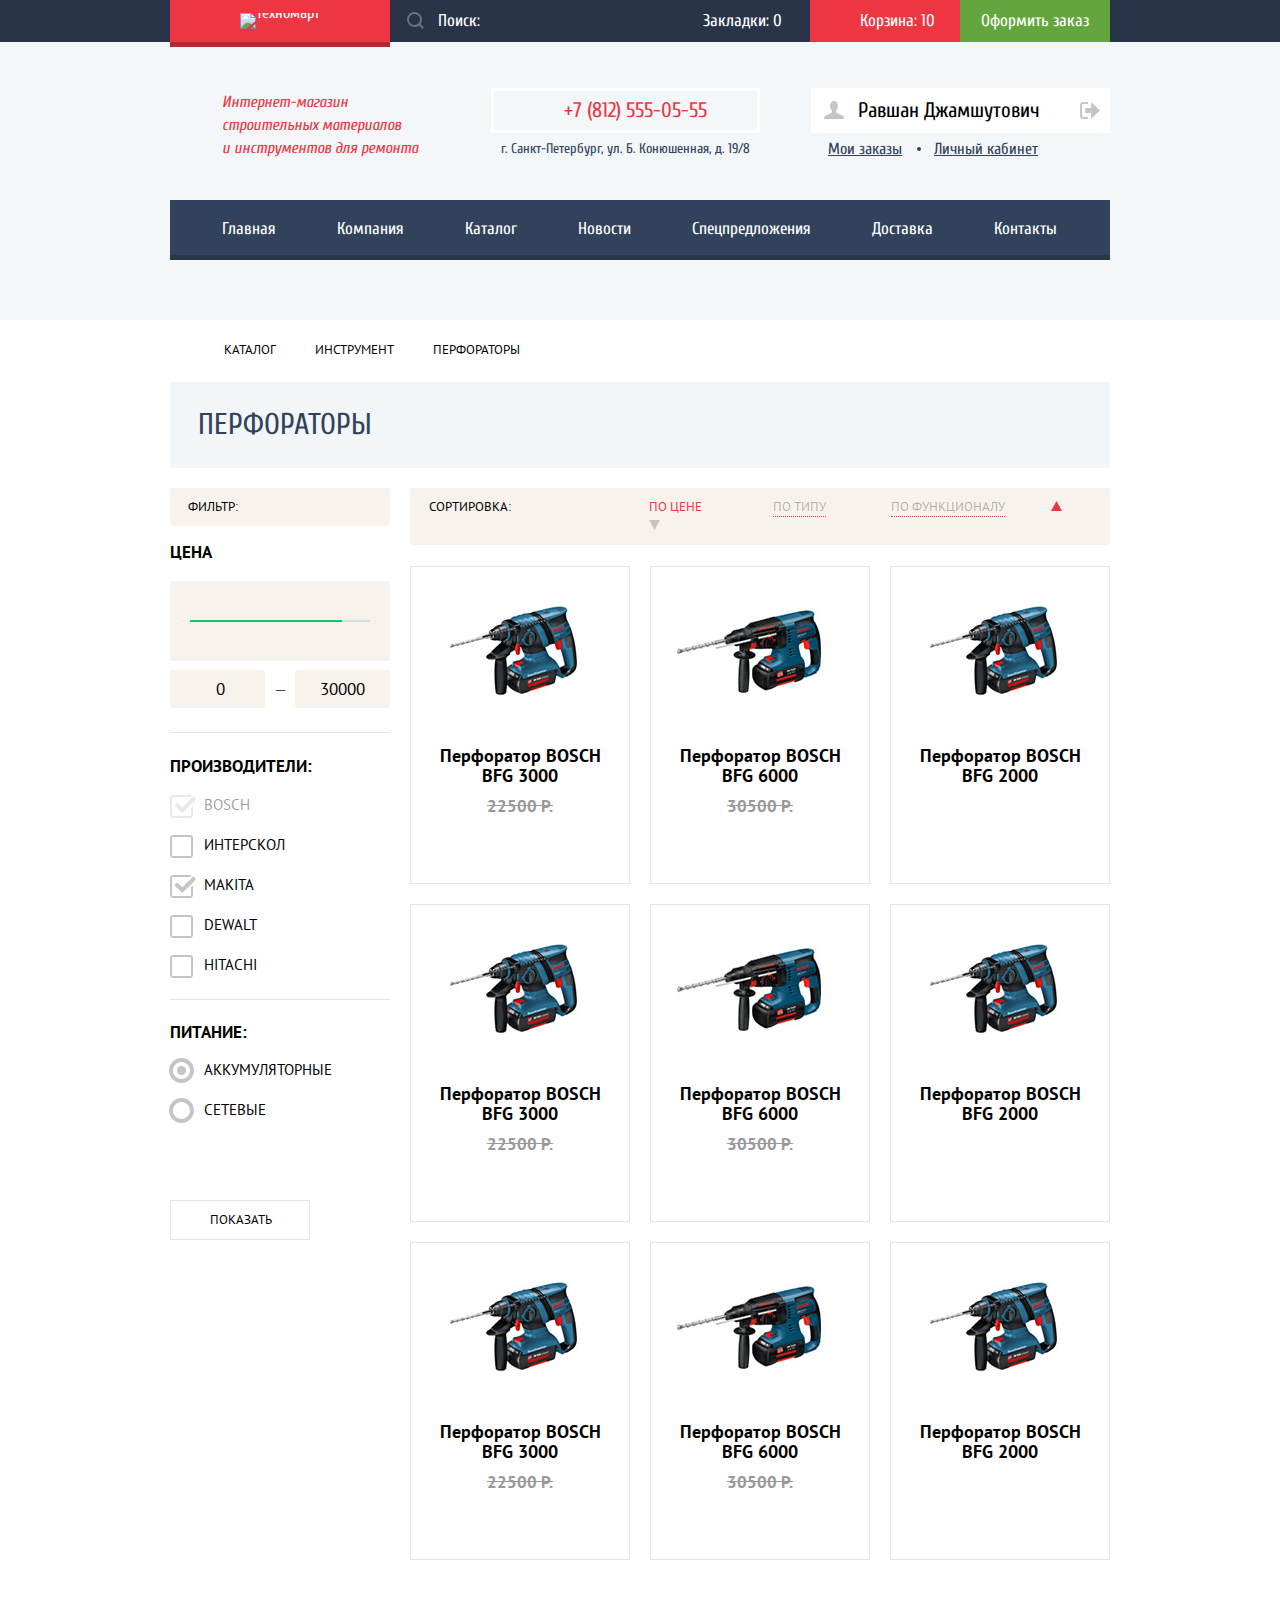
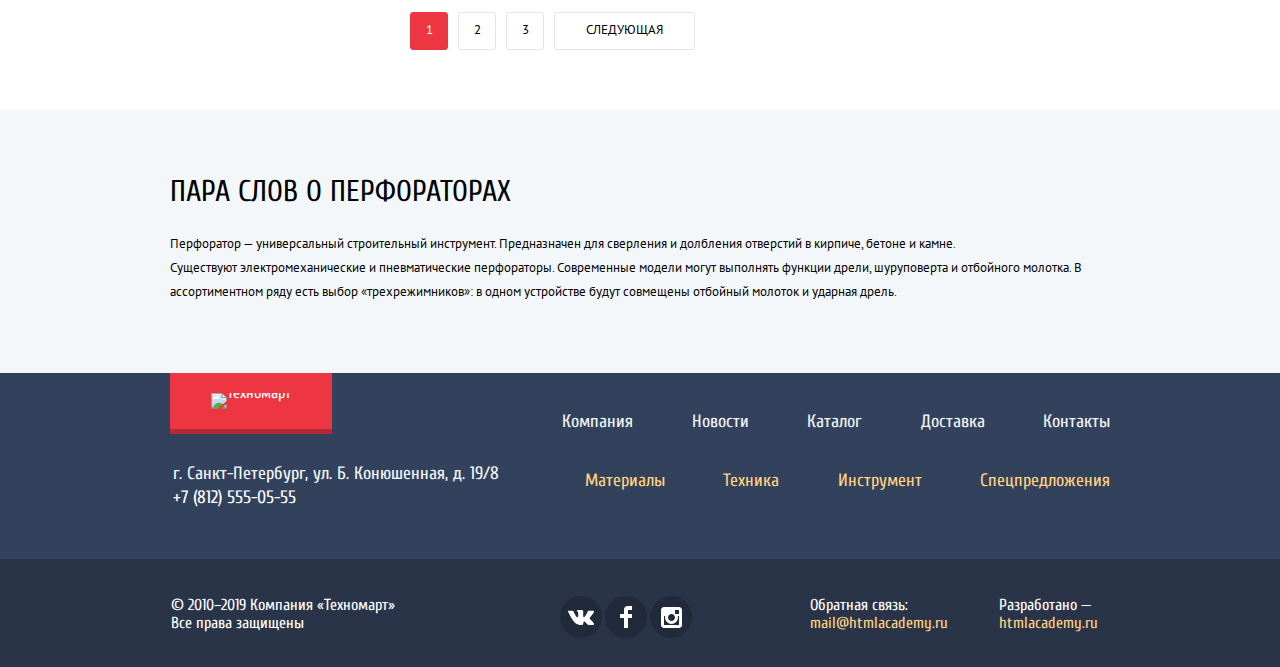
==== commit 4aa613d4: "Исправил критерии" ====
--- a/catalog.html
+++ b/catalog.html
@@ -171,7 +171,7 @@
                 <h3>Перфоратор BOSCH<br>
                   BFG 3000
                 </h3>
-                <img class="product_image" src="img/item-catalog1.png" width="218" height="170" alt="Перфоратор BOSCH BFG 3000">
+                <img class="product_image" src="img/item-catalog1.jpg" width="218" height="170" alt="Перфоратор BOSCH BFG 3000">
               </a>
               <p class="old_price">22500 Р.</p>
               <p class="new_price">15500 Р.</p>
@@ -185,7 +185,7 @@
                 <h3>Перфоратор BOSCH<br>
                   BFG 6000
                 </h3>
-                <img src="img/item-catalog2.png" width="218" height="170" alt="Перфоратор BOSCH BFG 6000">
+                <img src="img/item-catalog2.jpg" width="218" height="170" alt="Перфоратор BOSCH BFG 6000">
               </a>
               <p class="old_price">30500 Р.</p>
               <p class="new_price">25500 Р.</p>
@@ -199,7 +199,7 @@
                 <h3>Перфоратор BOSCH<br>
                   BFG 2000
                 </h3>
-                <img src="img/item-catalog3.png" width="218" height="170" alt="Перфоратор BOSCH BFG 2000">
+                <img src="img/item-catalog3.jpg" width="218" height="170" alt="Перфоратор BOSCH BFG 2000">
               </a>
               <p class="new_price">12500 Р.</p>
               <div class="product_btn">
@@ -212,7 +212,7 @@
                 <h3>Перфоратор BOSCH<br>
                   BFG 3000
                 </h3>
-                <img src="img/item-catalog1.png" width="218" height="170" alt="Перфоратор BOSCH BFG 3000">
+                <img src="img/item-catalog1.jpg" width="218" height="170" alt="Перфоратор BOSCH BFG 3000">
               </a>
               <p class="old_price">22500 Р.</p>
               <p class="new_price">15500 Р.</p>
@@ -226,7 +226,7 @@
                 <h3>Перфоратор BOSCH<br>
                   BFG 6000
                 </h3>
-                <img src="img/item-catalog2.png" width="218" height="170" alt="Перфоратор BOSCH BFG 6000">
+                <img src="img/item-catalog2.jpg" width="218" height="170" alt="Перфоратор BOSCH BFG 6000">
               </a>
               <p class="old_price">30500 Р.</p>
               <p class="new_price">25500 Р.</p>
@@ -240,7 +240,7 @@
                 <h3>Перфоратор BOSCH<br>
                   BFG 2000
                 </h3>
-                <img src="img/item-catalog3.png" width="218" height="170" alt="Перфоратор BOSCH BFG 2000">
+                <img src="img/item-catalog3.jpg" width="218" height="170" alt="Перфоратор BOSCH BFG 2000">
               </a>
               <p class="new_price">12500 Р.</p>
               <div class="product_btn">
@@ -253,7 +253,7 @@
                 <h3>Перфоратор BOSCH<br>
                   BFG 3000
                 </h3>
-                <img src="img/item-catalog1.png" width="218" height="170" alt="Перфоратор BOSCH BFG 3000">
+                <img src="img/item-catalog1.jpg" width="218" height="170" alt="Перфоратор BOSCH BFG 3000">
               </a>
               <p class="old_price">22500 Р.</p>
               <p class="new_price">15500 Р.</p>
@@ -267,7 +267,7 @@
                 <h3>Перфоратор BOSCH<br>
                   BFG 6000
                 </h3>
-                <img src="img/item-catalog2.png" width="218" height="170" alt="Перфоратор BOSCH BFG 6000">
+                <img src="img/item-catalog2.jpg" width="218" height="170" alt="Перфоратор BOSCH BFG 6000">
               </a>
               <p class="old_price">30500 Р.</p>
               <p class="new_price">25500 Р.</p>
@@ -281,7 +281,7 @@
                 <h3>Перфоратор BOSCH<br>
                   BFG 2000
                 </h3>
-                <img src="img/item-catalog3.png" width="218" height="170" alt="Перфоратор BOSCH BFG 2000">
+                <img src="img/item-catalog3.jpg" width="218" height="170" alt="Перфоратор BOSCH BFG 2000">
               </a>
               <p class="new_price">12500 Р.</p>
               <div class="product_btn">
--- a/css/mini_style.css
+++ b/css/mini_style.css
@@ -1 +1 @@
-@keyframes modal_appearance{0%{transform:translateY(-3000px)}70%{transform:translateY(30px)}90%{transform:translateY(-10px)}to{transform:translateY(0)}}@keyframes eror{0%,to{transform:translateX(0)}10%,30%,50%,70%,90%{transform:translateX(-10px)}20%,45%,60%,80%{transform:translateX(10px)}}*,::after,::before{box-sizing:inherit}html{box-sizing:border-box}a,body{color:#fff}body{min-width:960px;font-family:"Cuprum","Arial","sans-serif"}a{text-decoration:none}img{max-width:100%;height:auto}.visually-hidden{position:absolute;width:1px;height:1px;margin:-1px;border:0;padding:0;white-space:nowrap;clip-path:inset(100%);clip:rect(0 0 0 0);overflow:hidden}.center_container{width:940px;margin-left:auto;margin-right:auto}.catalog_page .main_header{margin-bottom:20px}.header_container .center_container{display:flex;align-items:stretch;align-content:stretch}.header_container{margin:0 0 46px;padding:0}.logo_box{display:block;padding-top:13px;padding-bottom:10px;line-height:1px;text-align:center;background-color:#ee3643}.header_logo_box{width:220px}.header_logo_box::after{content:"";position:absolute;top:100%;display:block;width:100%;height:5px;background-color:#b52933}.header_logo_box,.search{position:relative}.search_field::-ms-input-placeholder{color:#fff}.search_field::-moz-placeholder{color:#fff;opacity:1}.search_field::placeholder{color:#fff}.search input{display:block;width:270px;padding-top:12px;padding-bottom:12px;padding-left:48px;font-size:17px;line-height:18px;color:#fff;background-color:transparent;border:0}.search_field:focus~.search_btn path{fill:#ee3643}.search .search_btn:focus,.search .search_btn:hover,.search_field:focus~.search_btn,.search_field:hover~.search_btn{opacity:1}.search_btn{position:absolute;right:236px;top:12px;margin:0;padding:0;background-color:transparent;border:0;opacity:.3;cursor:pointer}.search_btn path{fill:#fff}.logo_box:focus,.logo_box:hover{background-color:#ca2c37}.catalog_logo_box:active{background-color:#ba2732}.header_container{background-color:#293449}.header_btns{display:flex;flex-wrap:wrap;width:450px}.header_btns a{display:block;width:150px;padding-top:12px;padding-bottom:12px;font-size:17px;line-height:18px;text-align:center}.header_btns .order{padding-left:20px;padding-right:20px;text-align:center;background-color:#63a63e}.header_btns .bookmarks{position:relative;padding:12px 28px 12px 43px}.header_btns .bookmarks::before,.header_btns .cart::before{content:"";position:absolute;left:17px;width:14px;height:16px;background-image:url(../img/icon-bookmark.svg);background-size:14px 16px;opacity:.3}.header_btns .cart{position:relative;padding:12px 30px 12px 49px}.catalog_page .cart{padding-right:24px;background-color:#ee3643}.header_btns .cart::before{left:18px;width:15px;height:15px;background-image:url(../img/cart-icon.svg);background-size:15px 15px}.header_container .order:focus,.header_container .order:hover{background-color:#5fbb2d}.header_container .order:active{color:rgba(255,255,255,.5);background-color:#518534}.header_container .bookmarks:focus,.header_container .bookmarks:hover,.header_container .cart:focus,.header_container .cart:hover,.search input:hover{background-color:#212a3a}.bookmarks:focus::before,.bookmarks:hover::before,.cart:focus::before,.cart:hover::before{opacity:1}.search input:focus{color:#000;background-color:#fff;outline:0}.header_container .bookmarks:active,.header_container .cart:active{color:rgba(255,255,255,.6);background-color:#161d29}.header_content,.main_header{display:flex;background-color:#f4f7f9}.main_header{flex-direction:column}.header_content{margin-bottom:39px;padding-left:52px}.header_description{width:197px;margin:0 72px 0 0;padding-top:3px;font-style:italic;font-size:16px;line-height:23px;color:#ee3643}.header_adress{margin:0;font-size:14px;line-height:24px;text-align:center;color:#32425c}.header_content .telephone_number{position:relative;margin:0 0 4px;padding:9px 49px 9px 70px;font-size:21px;line-height:21px;color:#ee3643;border:3px solid #fff}.telephone_number a{color:inherit}.header_content .telephone_number::before{content:"";position:absolute;top:10px;left:12px;display:block;width:19px;height:19px;background-image:url(../img/icon-phone.svg);background-position:0 0;background-repeat:no-repeat}.header_content .header_contacts{display:flex;flex-wrap:wrap;flex-direction:column;width:270px;margin-right:69px}.catalog_user_navigation,.main_user_navigation{display:flex;flex-wrap:wrap;width:281px;margin:0;padding:0;list-style:none}.catalog_user_navigation{position:relative;align-items:flex-start;width:299px}.catalog_user_navigation .user_name,.main_user_navigation a{font-size:21px;line-height:21px;color:#000;background-color:#fff}.catalog_user_navigation .user_name{position:relative;display:block;width:299px;margin-bottom:5px;padding-top:12px;padding-bottom:12px;padding-left:47px}.catalog_user_navigation .user_logo,.login_icon{position:absolute;top:13px;left:13px}.catalog_page .header_contacts{margin-right:51px}.main_user_navigation .login{position:relative;display:block;max-width:120px;margin-right:10px;padding:12px 25px 12px 47px}.login_icon{left:14px;top:14px}.main_user_navigation .registration{display:block;max-width:150px;padding:12px 24px}.catalog_user_navigation .user_nav_item{padding-left:17px}.catalog_user_navigation .nav_btn{font-size:16px;line-height:18px;text-decoration:underline;color:#32425c}.exit_box{position:absolute;top:4px;right:0}.catalog_user_navigation .exit_btn{display:block;padding:10px;font-size:0}.catalog_user_navigation .separator{position:relative;margin-right:15px}.separator::after{content:"";position:absolute;right:-19px;top:7px;display:block;width:4px;height:4px;background-color:#32425c;border-radius:50%}.exit_btn:focus path,.exit_btn:hover path,.user_name:focus path,.user_name:hover path{fill:#32425c}.exit_btn:active path,.user_name:active path{fill:#c5c5c5}.catalog_user_navigation .nav_btn:focus,.catalog_user_navigation .nav_btn:hover,.main_user_navigation a:focus,.main_user_navigation a:hover{color:#ee3643}.catalog_user_navigation .user_name:active,.main_user_navigation a:active{color:rgba(0,0,0,.3)}.catalog_user_navigation .nav_btn:active{color:rgba(50,66,92,.3)}.site_navigation ul{display:flex;flex-wrap:wrap;margin:0;padding:0 21px;list-style:none}.site_navigation{margin-bottom:60px;background-color:#32425c;box-shadow:inset 0 -5px 0 0 #293449}.site_navigation a{display:block;padding:20px 30px 23px 31px;font-size:17px;line-height:17px;text-align:center}.login:focus path,.login:hover path{fill:#32425c}.login:active path{fill:#c5c5c5}.site_navigation a:focus,.site_navigation a:hover{background-color:#293449}.site_navigation a:active{color:rgba(255,255,255,.5);background-color:#1d2739}.catalog_main .main_nav_container{display:flex;flex-direction:column}.breadcrumbs{display:flex;flex-wrap:wrap;order:-1;margin:0 0 22px;padding:0;font-size:13px;line-height:18px;font-family:"PT Sans","Arial","sans-serif";list-style:none}.breadcrumbs .home{display:inline-block;vertical-align:baseline;width:15px;height:12px;background-image:url(../img/icon-home.svg);background-repeat:no-repeat;background-position:-1px 0}.breadcrumbs .home_box{padding-top:1px}.breadcrumbs li:not(:last-child){position:relative;margin-right:39px}.breadcrumbs li::after{content:"";position:absolute;right:-26px;top:3px;display:block;width:8px;height:12px;background-image:url(../img/icon-right-small.svg);background-repeat:no-repeat;background-position:0 0}.breadcrumbs li:last-child::after{display:none}.breadcrumbs li:last-child{margin:0}.breadcrumbs .home_box::after{right:-20px}.breadcrumbs a{text-transform:uppercase;color:#000}.breadcrumbs a:focus,.breadcrumbs a:hover{text-decoration:underline}.headline{margin:0;font-weight:400;font-size:30px;line-height:30px;text-transform:uppercase;color:#000}.catalog_title{margin:0 0 20px;padding:28px;color:#32425c;background-color:#f2f6f8}.filter_section{width:220px}.filter fieldset,.filter_section h2{font-family:"PT Sans","Arial","sans-serif"}.filter_section h2{margin:0 0 11px;padding-top:10px;padding-bottom:10px;padding-left:18px;font-weight:400;font-size:13px;line-height:18px;text-transform:uppercase;color:#000;background-color:#f7f3ec;border-radius:3px}.filter fieldset{position:relative;margin:0 0 41px;padding:0;border:0}.filter fieldset:last-of-type{margin-bottom:78px}.filter fieldset:not(:last-of-type)::after{content:"";position:absolute;bottom:-25px;display:block;width:100%;height:1px;background-color:#e5e5e5}.filter legend{display:block;margin-bottom:14px;font-weight:700;font-size:17px;line-height:30px;text-transform:uppercase;color:#000}.filter .power_legend{margin-bottom:13px}.filter .price_fieldset{justify-content:center;margin-bottom:43px}.price_fieldset .price_range{margin-bottom:9px;padding:39px 20px;background-color:#f7f3ec;border-radius:3px}.price_range .scale{position:relative;height:2px;background-color:#d7dcde}.price_range .scale::before{content:"";display:block;width:152px;height:2px;background-color:#00ca74}.price_range .price_marker{position:absolute;top:-9px;width:20px;height:22px;background-image:url(../img/filter-button.svg);background-repeat:no-repeat;cursor:pointer}.marker_max{left:140px}.price_fieldset_conteiner{display:flex;align-items:center;justify-content:space-between}.price_field{display:block;width:95px;margin:0;padding:10px 5px;font-size:17px;line-height:18px;text-align:center;background-color:#f7f3ec;border:0;border-radius:3px}.minimum_price{padding-left:10px}.price_separator{font-size:16px;line-height:18px;color:#444}.filter ul{margin:0;padding:0;list-style:none}.filter_item{margin-bottom:20px;padding-left:34px}.filter_item:last-child{margin-bottom:0}.filter label{position:relative;display:block;font-size:15px;line-height:20px;text-transform:uppercase;color:#000;cursor:pointer;-ms-user-select:none;-moz-user-select:none;user-select:none}.manufacturers_list label::after{content:"";position:absolute;left:-34px;top:0;display:block;width:23px;height:23px;background-image:url("data:image/svg+xml,%3Csvg xmlns='http://www.w3.org/2000/svg' width='23' height='23' viewBox='0 0 23 23'%3E%3Cpath fill='%23c5c5c5' d='M20 2c.542 0 1 .458 1 1v17c0 .542-.458 1-1 1H3c-.542 0-1-.458-1-1V3c0-.542.458-1 1-1h17m0-2H3C1.35 0 0 1.35 0 3v17c0 1.65 1.35 3 3 3h17c1.65 0 3-1.35 3-3V3c0-1.65-1.35-3-3-3z'/%3E%3C/svg%3E%0A");background-position:0 0;background-repeat:no-repeat}.filter_input.checkbox:checked+label::after{width:28px;background-image:url("data:image/svg+xml,%3Csvg xmlns='http://www.w3.org/2000/svg' width='27' height='23' viewBox='0 0 27 23'%3E%3Cpath fill='%23c5c5c5' d='M7.285 7.486l-2.829 2.829 7.783 7.783L26.171 4.166l-2.828-2.829-11.104 11.102z'/%3E%3Cpath fill='%23c5c5c5' d='M21 20c0 .542-.458 1-1 1H3c-.542 0-1-.458-1-1V3c0-.542.458-1 1-1h16.908L21.493.415A2.96 2.96 0 0 0 20 0H3C1.35 0 0 1.35 0 3v17c0 1.65 1.35 3 3 3h17c1.65 0 3-1.35 3-3v-9.829l-2 2V20z'/%3E%3C/svg%3E")}.filter_input.checkbox+label:hover::after{background-image:url("data:image/svg+xml,%3Csvg xmlns='http://www.w3.org/2000/svg' width='23' height='23' viewBox='0 0 23 23'%3E%3Cpath fill='%23b5b5b5' d='M20 2c.542 0 1 .458 1 1v17c0 .542-.458 1-1 1H3c-.542 0-1-.458-1-1V3c0-.542.458-1 1-1h17m0-2H3C1.35 0 0 1.35 0 3v17c0 1.65 1.35 3 3 3h17c1.65 0 3-1.35 3-3V3c0-1.65-1.35-3-3-3z'/%3E%3C/svg%3E%0A")}.filter_input.checkbox:focus+label::after{background-image:url("data:image/svg+xml,%3Csvg xmlns='http://www.w3.org/2000/svg' width='23' height='23' viewBox='0 0 23 23'%3E%3Cpath fill='%23b5b5b5' d='M20 2c.542 0 1 .458 1 1v17c0 .542-.458 1-1 1H3c-.542 0-1-.458-1-1V3c0-.542.458-1 1-1h17m0-2H3C1.35 0 0 1.35 0 3v17c0 1.65 1.35 3 3 3h17c1.65 0 3-1.35 3-3V3c0-1.65-1.35-3-3-3z'/%3E%3C/svg%3E%0A");outline:thin dotted invert;outline:auto 3px -webkit-focus-ring-color}.filter_input.checkbox:checked+label:hover::after{width:28px;background-image:url("data:image/svg+xml,%3Csvg xmlns='http://www.w3.org/2000/svg' width='27' height='23' viewBox='0 0 27 23'%3E%3Cpath fill='%23b5b5b5' d='M7.285 7.486l-2.829 2.829 7.783 7.783L26.171 4.166l-2.828-2.829-11.104 11.102z'/%3E%3Cpath fill='%23b5b5b5' d='M21 20c0 .542-.458 1-1 1H3c-.542 0-1-.458-1-1V3c0-.542.458-1 1-1h16.908L21.493.415A2.96 2.96 0 0 0 20 0H3C1.35 0 0 1.35 0 3v17c0 1.65 1.35 3 3 3h17c1.65 0 3-1.35 3-3v-9.829l-2 2V20z'/%3E%3C/svg%3E%0A")}.filter_input.checkbox:checked:focus+label::after{width:28px;background-image:url("data:image/svg+xml,%3Csvg xmlns='http://www.w3.org/2000/svg' width='27' height='23' viewBox='0 0 27 23'%3E%3Cpath fill='%23b5b5b5' d='M7.285 7.486l-2.829 2.829 7.783 7.783L26.171 4.166l-2.828-2.829-11.104 11.102z'/%3E%3Cpath fill='%23b5b5b5' d='M21 20c0 .542-.458 1-1 1H3c-.542 0-1-.458-1-1V3c0-.542.458-1 1-1h16.908L21.493.415A2.96 2.96 0 0 0 20 0H3C1.35 0 0 1.35 0 3v17c0 1.65 1.35 3 3 3h17c1.65 0 3-1.35 3-3v-9.829l-2 2V20z'/%3E%3C/svg%3E%0A");outline:thin dotted invert;outline:auto 3px -webkit-focus-ring-color}.filter_input.checkbox:disabled+label::after{background-image:url("data:image/svg+xml,%3Csvg xmlns='http://www.w3.org/2000/svg' width='23' height='23' viewBox='0 0 23 23'%3E%3Cpath fill='%23b5b5b5' opacity='0.3' d='M20 2c.542 0 1 .458 1 1v17c0 .542-.458 1-1 1H3c-.542 0-1-.458-1-1V3c0-.542.458-1 1-1h17m0-2H3C1.35 0 0 1.35 0 3v17c0 1.65 1.35 3 3 3h17c1.65 0 3-1.35 3-3V3c0-1.65-1.35-3-3-3z'/%3E%3C/svg%3E%0A")}.filter_input.checkbox:checked:disabled+label::after{width:28px;background-image:url("data:image/svg+xml,%3Csvg xmlns='http://www.w3.org/2000/svg' width='27' height='23' viewBox='0 0 27 23'%3E%3Cpath fill='%23b5b5b5' opacity='0.3' d='M7.285 7.486l-2.829 2.829 7.783 7.783L26.171 4.166l-2.828-2.829-11.104 11.102z'/%3E%3Cpath fill='%23b5b5b5' opacity='0.3' d='M21 20c0 .542-.458 1-1 1H3c-.542 0-1-.458-1-1V3c0-.542.458-1 1-1h16.908L21.493.415A2.96 2.96 0 0 0 20 0H3C1.35 0 0 1.35 0 3v17c0 1.65 1.35 3 3 3h17c1.65 0 3-1.35 3-3v-9.829l-2 2V20z'/%3E%3C/svg%3E")}.power_source_list label::after{content:"";position:absolute;left:-35px;top:-2px;display:block;width:25px;height:25px;background-image:url("data:image/svg+xml,%3Csvg xmlns='http://www.w3.org/2000/svg' width='25' height='25' viewBox='0 0 25 25'%3E%3Cpath fill='%23c5c5c5' d='M12.5 4c4.687 0 8.5 3.813 8.5 8.5 0 4.687-3.813 8.5-8.5 8.5C7.813 21 4 17.187 4 12.5 4 7.813 7.813 4 12.5 4m0-4C5.597 0 0 5.597 0 12.5S5.597 25 12.5 25 25 19.403 25 12.5 19.403 0 12.5 0z'/%3E%3C/svg%3E");background-position:0 0;background-repeat:no-repeat}.filter_input.radio:checked+label::after{background-image:url("data:image/svg+xml,%3Csvg xmlns='http://www.w3.org/2000/svg' width='25' height='25' viewBox='0 0 25 25'%3E%3Cpath fill='%23c5c5c5' d='M12.5 4c4.687 0 8.5 3.813 8.5 8.5 0 4.687-3.813 8.5-8.5 8.5C7.813 21 4 17.187 4 12.5 4 7.813 7.813 4 12.5 4m0-4C5.597 0 0 5.597 0 12.5S5.597 25 12.5 25 25 19.403 25 12.5 19.403 0 12.5 0z'/%3E%3Ccircle fill='%23c5c5c5' cx='12.5' cy='12.5' r='4.5'/%3E%3C/svg%3E")}.filter_input.radio+label:hover::after{background-image:url("data:image/svg+xml,%3Csvg xmlns='http://www.w3.org/2000/svg' width='25' height='25' viewBox='0 0 25 25'%3E%3Cpath fill='%23b5b5b5' d='M12.5 4c4.687 0 8.5 3.813 8.5 8.5 0 4.687-3.813 8.5-8.5 8.5C7.813 21 4 17.187 4 12.5 4 7.813 7.813 4 12.5 4m0-4C5.597 0 0 5.597 0 12.5S5.597 25 12.5 25 25 19.403 25 12.5 19.403 0 12.5 0z'/%3E%3C/svg%3E")}.filter_input.radio:focus+label::after{background-image:url("data:image/svg+xml,%3Csvg xmlns='http://www.w3.org/2000/svg' width='25' height='25' viewBox='0 0 25 25'%3E%3Cpath fill='%23b5b5b5' d='M12.5 4c4.687 0 8.5 3.813 8.5 8.5 0 4.687-3.813 8.5-8.5 8.5C7.813 21 4 17.187 4 12.5 4 7.813 7.813 4 12.5 4m0-4C5.597 0 0 5.597 0 12.5S5.597 25 12.5 25 25 19.403 25 12.5 19.403 0 12.5 0z'/%3E%3C/svg%3E");outline:thin dotted invert;outline:auto 3px -webkit-focus-ring-color}.filter_input.radio:checked+label:hover::after{background-image:url("data:image/svg+xml,%3Csvg xmlns='http://www.w3.org/2000/svg' width='25' height='25' viewBox='0 0 25 25'%3E%3Cpath fill='%23b5b5b5' d='M12.5 4c4.687 0 8.5 3.813 8.5 8.5 0 4.687-3.813 8.5-8.5 8.5C7.813 21 4 17.187 4 12.5 4 7.813 7.813 4 12.5 4m0-4C5.597 0 0 5.597 0 12.5S5.597 25 12.5 25 25 19.403 25 12.5 19.403 0 12.5 0z'/%3E%3Ccircle fill='%23b5b5b5' cx='12.5' cy='12.5' r='4.5'/%3E%3C/svg%3E")}.filter_input.radio:checked:focus+label::after{background-image:url("data:image/svg+xml,%3Csvg xmlns='http://www.w3.org/2000/svg' width='25' height='25' viewBox='0 0 25 25'%3E%3Cpath fill='%23b5b5b5' d='M12.5 4c4.687 0 8.5 3.813 8.5 8.5 0 4.687-3.813 8.5-8.5 8.5C7.813 21 4 17.187 4 12.5 4 7.813 7.813 4 12.5 4m0-4C5.597 0 0 5.597 0 12.5S5.597 25 12.5 25 25 19.403 25 12.5 19.403 0 12.5 0z'/%3E%3Ccircle fill='%23b5b5b5' cx='12.5' cy='12.5' r='4.5'/%3E%3C/svg%3E");outline:thin dotted invert;outline:auto 3px -webkit-focus-ring-color}.filter_input.radio:disabled+label::after{background-image:url("data:image/svg+xml,%3Csvg xmlns='http://www.w3.org/2000/svg' width='25' height='25' viewBox='0 0 25 25'%3E%3Cpath fill='%23b5b5b5' opacity='0.3' d='M12.5 4c4.687 0 8.5 3.813 8.5 8.5 0 4.687-3.813 8.5-8.5 8.5C7.813 21 4 17.187 4 12.5 4 7.813 7.813 4 12.5 4m0-4C5.597 0 0 5.597 0 12.5S5.597 25 12.5 25 25 19.403 25 12.5 19.403 0 12.5 0z'/%3E%3C/svg%3E")}.filter_input.radio:checked:disabled+label::after{background-image:url("data:image/svg+xml,%3Csvg xmlns='http://www.w3.org/2000/svg' width='25' height='25' viewBox='0 0 25 25'%3E%3Cpath fill='%23b5b5b5' opacity='0.3' d='M12.5 4c4.687 0 8.5 3.813 8.5 8.5 0 4.687-3.813 8.5-8.5 8.5C7.813 21 4 17.187 4 12.5 4 7.813 7.813 4 12.5 4m0-4C5.597 0 0 5.597 0 12.5S5.597 25 12.5 25 25 19.403 25 12.5 19.403 0 12.5 0z'/%3E%3Ccircle fill='%23b5b5b5' opacity='0.3' cx='12.5' cy='12.5' r='4.5'/%3E%3C/svg%3E")}.filter_input:disabled+label{color:rgba(0,0,0,.4)}.filter_btn{max-width:140px;padding:10px 39px;font-size:13px;line-height:18px;font-family:"PT Sans","Arial","sans-serif";text-transform:uppercase;background-color:#fff;border:1px solid #e5e5e5}.filter_btn:focus,.filter_btn:hover{border:1px solid #bdc6ca}.filter_btn:active{border:1px solid #ee3643}.sorting{display:flex;margin-bottom:21px;padding:10px 17px 10px 19px;font-size:13px;line-height:18px;font-family:"PT Sans","Arial","sans-serif";color:#000;background-color:#f7f3ec;border-radius:3px}.sorting ul{display:flex;flex-wrap:wrap;margin:0;padding:0;list-style:none}.sorting a{display:block;text-align:center;text-transform:uppercase;color:rgba(0,0,0,.3);border-bottom:1px dotted #ee3643}.sorting a:focus,.sorting a:hover{color:#000;border-bottom:1px solid #ee3643}.sorting .active{color:#ee3643}.sorting .active,.sorting .down_link,.sorting .up_link{border-bottom:none}.sorting .down_link:focus,.sorting .down_link:hover,.sorting .up_link:focus,.sorting .up_link:hover{border-bottom:none}.down_link:focus path,.down_link:hover path,.up_link:focus path,.up_link:hover path{fill:#231f20}.active path{fill:#ee3643}.sorting .sort{text-transform:uppercase;margin:0 138px 0 0}.sorting .price{margin-right:71px}.sorting .type{margin-right:65px}.sorting .functional{margin-right:46px}.sorting .up{margin-right:21px}.product_section{width:700px}.product_list{display:flex;flex-wrap:wrap;margin:0 0 32px;padding:0;list-style:none}.product_card{position:relative;display:flex;flex-direction:column;align-items:center;width:220px;margin-right:20px;margin-bottom:20px;padding-bottom:19px;font-weight:700;font-size:17px;line-height:18px;font-family:"PT Sans","Arial","sans-serif";text-align:center;color:#000;border:1px solid #e5e5e5}.product_card:nth-child(3n){margin-right:0}.product_card img{order:-2;margin-bottom:9px}.product_card .product_title{display:flex;flex-direction:column;font-size:18px;line-height:20px;color:#000}.product_card .new_price{width:141px;min-height:38px;margin:auto 0 0 6px;padding:10px 30px 11px 25px;color:#fff;background-image:url(../img/item-button.svg);background-repeat:no-repeat;background-size:100% 100%}.product_title h3{margin:0 0 11px;padding:0 10px;font-size:18px;line-height:20px;font-family:"PT Sans","Arial","sans-serif"}.product_card .old_price{margin:0 0 10px;padding:0 10px;text-decoration:line-through;color:#999}.new::after{content:"новинка";position:absolute;top:-1px;right:-1px;display:block;width:60px;height:59px;text-indent:-2000px;background-image:url(../img/new-flag.png);overflow:hidden}.popular_manufacturers_list a:focus,.popular_manufacturers_list a:hover,.product_card:hover{box-shadow:0 10px 25px 0 rgba(41,52,73,.5)}.product_btn{position:absolute;top:0;left:0;display:none;width:100%;padding-top:43px;padding-bottom:30px;background-color:#fff}.buy_btn,.product_card:hover .product_btn{display:block}.product_btn a{width:135px;font-weight:400;font-size:14px;line-height:18px;font-family:"Cuprum","Arial","sans-serif";text-transform:uppercase}.buy_btn{position:relative;margin:0 auto 8px;padding:10px 45px 10px 49px;background-color:#63a63e;border-radius:3px;box-shadow:inset 0 -3px 0 0 #367315}.buy_btn::before{content:"";position:absolute;top:11px;left:14px;display:block;width:15px;height:15px;background-image:url(../img/cart-icon.svg);opacity:.3}.buy_btn:focus,.buy_btn:hover{background-color:#5fbb2d}.buy_btn:active{background-color:#518534}.bookmarks_btn{display:block;margin:0 auto;padding:7px 28px 7px 33px;color:#32425c;border:3px solid #63a63e;border-radius:3px}.bookmarks_btn:focus,.bookmarks_btn:hover{border:3px solid #32425c}.bookmarks_btn:active{opacity:.3}.page_navigation .page_list{display:flex;flex-wrap:wrap;margin:0;padding:0;font-size:13px;line-height:18px;font-family:"PT Sans","Arial","sans-serif";list-style:none}.page_list li{margin-right:10px;margin-bottom:10px}.page_list li:last-child,.slider_controls label:last-child{margin-right:0}.page_list a{display:block;padding:8px 14px 10px 15px;text-transform:uppercase;color:#000;border:1px solid #e5e5e5;border-radius:3px}.page_list .next{padding-left:31px;padding-right:31px}.page_list .active{color:#fff;background-color:#ee3643;border:1px solid #ee3643}.page_list a:focus,.page_list a:hover{border:1px solid #bdc6ca}.page_list a:active{border:1px solid #ee3643}.note{padding-top:65px;padding-bottom:69px;background-color:#f4f7f9}.about_company>p,.contacts>p,.note p{margin:0;font-size:13px;line-height:24px;font-family:"PT Sans","Arial","sans-serif";color:#000}.note .headline{margin-bottom:25px}.columns{display:flex;justify-content:space-between}.columns .headline{margin-bottom:26px}.catalog_main .columns{margin-bottom:50px}.index_main{padding-top:60px;padding-bottom:86px}.about_company{width:540px}.about_company .button{padding-left:41px;padding-right:40px}.contacts{position:relative;width:301px;padding-bottom:40px}.contacts .button{position:absolute;bottom:0;left:0;padding-left:65px;padding-right:58px}.about_company>p,.contacts>p{margin:0 0 23px}.contacts>p{margin:0 0 31px}.contacts .map_link{display:block}.about_company ul{margin:22px 0 36px;padding:0 0 0 36px;font-size:18px;line-height:20px;color:#000;list-style:none}.transport_list li{position:relative;padding-bottom:20px}.transport_list li::before{content:"";position:absolute;top:9px;left:-36px;display:block;width:25px;height:2px;background-color:#ee3643}.transport_list li:last-child{padding-bottom:0}.button{display:inline-block;vertical-align:top;padding:10px;font-size:14px;line-height:18px;text-align:center;text-transform:uppercase;color:#fff;background-color:#ee3643;border:0;border-radius:3px}.button:focus,.button:hover{background-color:#ca2c37}.button:active{background-color:#ba2732}.main_footer{background-color:#32425c}.catalog_page .main_footer{margin-top:0}.footer_container,.footer_container ul{display:flex;justify-content:space-between}.footer_container{padding-bottom:39px}.footer_container .footer_logo_box{display:block;margin-bottom:28px;padding:20px 41px 25px;box-shadow:inset 0 -5px 0 0 rgba(0,0,0,.24)}.footer_container .footer_box{display:flex;flex-direction:column;align-items:flex-start;width:380px}.footer_box p{margin:0 0 10px;padding-left:3px;font-size:18px;line-height:24px;color:#f3f7f9}.footer_container .nav_container{width:550px;padding-left:2px}.footer_container ul{flex-wrap:wrap;margin:37px 0 0;padding:0;font-size:18px;line-height:24px;list-style:none}.footer_container li{margin-bottom:5px}.first_footer_nav a{color:#f1f5f7}.footer_container .second_footer_nav{margin-top:30px;padding-left:23px}.footer_contacts a,.second_footer_nav a{color:#ffd180}.first_footer_nav a:focus,.first_footer_nav a:hover,.second_footer_nav a:focus,.second_footer_nav a:hover{text-decoration:underline}.first_footer_nav a:active{text-decoration:none;color:rgba(241,245,247,.5)}.second_footer_nav a:active{text-decoration:none;color:rgba(255,209,128,.5)}.footer_contacts .center_container{display:flex;padding-top:37px;padding-bottom:26px}.footer_contacts p{margin:0}.footer_contacts{font-size:16px;line-height:18px;background-color:#293449}.footer_contacts .copyright{width:230px;margin-right:160px;padding-left:1px}.footer_contacts .feedback{width:140px;margin-right:20px}.footer_contacts .developed{width:140px;padding-left:29px}.footer_contacts a:focus,.footer_contacts a:hover{text-decoration:underline}.footer_contacts a:active{text-decoration:none;color:#ee3643}.footer_social{display:flex;flex-wrap:wrap;width:150px;margin:0 100px 0 0;padding:0;list-style:none}.footer_social a{display:flex;justify-content:center;align-items:center;width:42px;height:42px;color:#fff;background-color:#212a3a;border-radius:50%}.footer_social li{margin-right:3px;margin-bottom:3px}.footer_social a:active,.footer_social a:focus,.footer_social a:hover{background-color:#ee3643}.promo_section{margin-bottom:34px}.promo_section .promo_item{position:relative;display:flex;flex-direction:column;justify-content:space-between;width:300px;margin-right:20px;margin-bottom:20px;padding:21px 140px 21px 22px}.promo_section .vertical_promo_items{display:block;padding:0}.promo_container{display:flex;flex-wrap:wrap}.promo_container .promo_item:nth-of-type(3n),.promo_container.second .promo_item:nth-of-type(2n){margin-right:0}.materials{background-color:#ffbf47;background-image:url(../img/icon-1.svg);background-position:213px 53%;background-repeat:no-repeat}.promo_section .equipment,.tool{background-color:#3bbce3;background-image:url(../img/icon-2.svg);background-position:197px 53%;background-repeat:no-repeat}.promo_section .equipment{background-color:#dc91d8;background-image:url(../img/icon-3.svg);background-position:191px 53%}.vertical_promo_items .discounts{margin-right:0;background-color:#8ed78f;background-image:url(../img/icon-4.svg);background-position:196px 53%;background-repeat:no-repeat}.vertical_promo_items .delivery{margin:0;background-color:#ffc047;background-image:url(../img/icon-5.svg);background-position:191px 53%;background-repeat:no-repeat}.promo_item h3{margin:0 0 13px;font-weight:700;font-size:24px;line-height:30px}.promo_link{display:block;width:135px;margin-top:auto;margin-left:3px;padding:10px;font-size:14px;line-height:18px;text-align:center;text-transform:uppercase;background-color:rgba(0,0,0,.1);border-radius:3px}.delivery .promo_link,.discounts .promo_link,.equipment .promo_link{margin-left:1px}.promo_link:focus,.promo_link:hover{background-color:rgba(0,0,0,.2)}.promo_link:active{background-color:rgba(0,0,0,.3)}.promo_section .slider::before{content:"";background-image:url(../img/perforator.jpg),url(../img/slider-image.jpg)}.promo_section .slider{position:relative;display:block;width:620px;padding:0}.slider .button{position:absolute;left:25px;bottom:22px;width:195px;padding-left:48px;padding-right:45px}.slider .slider_btn{position:absolute;display:block;width:22px;height:40px;background-color:transparent;background-position:0 0;background-repeat:no-repeat;border:0}.promo_section .backward{top:114px;left:25px;background-image:url(../img/icon-left.svg)}.promo_section .forward{top:114px;right:20px;background-image:url(../img/icon-right.svg)}.promo_slide_list{margin:0;padding:0}.promo_slide_list li{display:none;min-height:266px;padding:23px 20px 22px 24px}.promo_slide_list .drill,.promo_slide_list .perforator{background-color:#675b53;background-image:url(../img/slider-image.jpg);background-position:0 0;background-repeat:no-repeat}.promo_slide_list .perforator{background-image:url(../img/perforator.jpg)}.promo_slide_list h3{margin-bottom:2px;font-size:36px;line-height:36px;text-transform:uppercase}.promo_slide_list p{margin:0;font-size:18px;line-height:24px}.slider_controls{position:absolute;left:50%;bottom:36px;display:flex;margin-left:-15px}.slider_controls label{display:block;width:10px;height:10px;margin-right:10px;background-color:#fff;border:2px solid #fff;border-radius:50%}.drill_input:checked~.promo_slide_list .drill,.perforator_input:checked~.promo_slide_list .perforator{display:block}.drill_input:checked~.slider_controls .drill_label,.perforator_input:checked~.slider_controls .perforator_label{background-color:#ee3643}.drill_input:focus~.slider_controls .drill_label,.perforator_input:focus~.slider_controls .perforator_label{outline:thin dotted invert;outline:auto 3px -webkit-focus-ring-color}.index_main .new::after{background-image:url(../img/index-new-flag.png)}.promo_section .new::after{top:0;right:0}.popular_manufacturers_section{margin-bottom:65px}.popular_manufacturers_container,.popular_products_container{display:flex;justify-content:space-between;align-items:center;margin-bottom:20px;padding:25px 24px 26px 28px;background-color:#f9f5f0}.popular_manufacturers_container .headline,.popular_products_container .headline{max-width:460px;color:#32425c}.popular_manufacturers_container .button{max-width:280px;padding-left:69px;padding-right:69px}.popular_manufacturers_list{display:flex;flex-wrap:wrap;margin:0;padding:0;list-style:none}.popular_manufacturers_list li{width:220px;margin-right:20px;margin-bottom:20px}.popular_manufacturers_list li:nth-child(4n),.popular_products_list .product_card:nth-child(4n){margin-right:0}.popular_manufacturers_list a{display:flex;flex-direction:column;justify-content:center;align-items:center;height:1px;min-height:145px;border:1px solid #eaeaea}.popular_manufacturers_link.interscol{padding-bottom:16px}.popular_manufacturers_link.metabo{padding-bottom:9px;padding-left:5px}.popular_manufacturers_list a:active{box-shadow:0 4px 10px 0 rgba(41,52,73,.5);opacity:.3}.popular_products_section{margin-bottom:2px}.popular_products_list{margin:0}.popular_products_container .button{max-width:280px;padding-left:55px;padding-right:55px}.popular_products_list .product_card{margin:0 20px 21px 0}.services_section{margin-bottom:79px;padding-top:64px;background-color:#f4f7f9}.services_section p{margin:0;font-size:13px;line-height:24px;font-family:"PT Sans","Arial","sans-serif";color:#000}.credit_slide p,.services_section .headline{margin-bottom:26px}.services_container.center_container{width:960px}.intro_container{margin-bottom:69px}.services_container{display:flex;padding-bottom:99px;padding-left:10px;padding-right:10px;background-repeat:no-repeat}.services_list{position:relative;width:240px;margin:0 80px 0 0;padding:0;font-weight:700;font-size:21px;line-height:30px;list-style:none}.services_list::after{content:"";position:absolute;right:0;top:-46px;display:block;width:10px;height:279px;background-image:url(../img/shadow.png);background-position:0 0;background-repeat:no-repeat}.services_list li{padding-bottom:1px}.services_list label{display:block;padding:15px 23px 16px 22px;background-color:#32425c;box-shadow:0 2px 0 0 #293449,inset 0 1px 0 0 #405069}.credit_input:checked~.services_container .credit_label,.delivery_input:checked~.services_container .delivery_label,.guarantee_input:checked~.services_container .guarantee_label{color:#32425c;background-color:#fff;box-shadow:0 2px 0 0 #fff,inset 0 1px 0 0 #fff}.credit_input~.services_container .credit_label:hover,.delivery_input~.services_container .delivery_label:hover,.guarantee_input~.services_container .guarantee_label:hover{background-color:#293449}.credit_input:focus~.services_container .credit_label,.delivery_input:focus~.services_container .delivery_label,.guarantee_input:focus~.services_container .guarantee_label{outline:thin dotted invert;outline:auto 3px -webkit-focus-ring-color}.credit_input:checked~.services_container .credit_label:hover,.delivery_input:checked~.services_container .delivery_label:hover,.guarantee_input:checked~.services_container .guarantee_label:hover{background-color:#fff}.services_slide_list{margin:0;padding:0;list-style:none}.services_list::before{content:"";background-image:url(../img/delivery.png),url(../img/guarantee.png),url(../img/credit.png)}.delivery_slide{max-width:275px}.guarantee_slide{max-width:380px}.credit_slide{max-width:285px}.credit_slide .button{width:195px;padding-left:44px;padding-right:44px}.services_slide_list h3{margin:0 0 30px;padding-top:4px;font-weight:400;font-size:36px;line-height:24px;text-transform:uppercase;color:#32425c}.services_slide_list li{display:none}.credit_input:checked~.services_container .credit_slide,.delivery_input:checked~.services_container .delivery_slide,.guarantee_input:checked~.services_container .guarantee_slide{display:block}.delivery_input:checked~.services_container{background-image:url(../img/delivery.png);background-position:top 100% right 11px}.guarantee_input:checked~.services_container{background-image:url(../img/guarantee.png);background-position:top 100% right 2px}.credit_input:checked~.services_container{background-image:url(../img/credit.png);background-position:100% 100%}.modal{position:fixed;top:25%;left:50%;display:none;width:620px;margin-left:-310px;background-color:#fff}.modal_shown{display:block;animation-name:modal_appearance;animation-duration:.6s}.modal_eror{animation-name:eror;animation-duration:.6s}.modal_communication{padding-top:46px;box-shadow:0 20px 40px 0 rgba(0,0,0,.75)}.modal_center_container{display:flex;flex-wrap:wrap;width:460px;margin:0 auto;padding-bottom:37px}.modal::before{content:"";position:absolute;top:-7px;display:block;width:100%;height:7px;background-color:#ee3643}.modal_container{display:flex;justify-content:space-between;padding:37px 80px}.modal_communication .modal_container{background-color:#f4f4f4}.modal_close{position:absolute;top:0;right:0;z-index:10;width:39px;height:39px;background-color:transparent;background-image:url(../img/modal-close.svg);background-position:center;background-repeat:no-repeat;border:0;cursor:pointer}.modal_communication label{display:block;width:calc(50% - 10px);font-size:18px;line-height:18px;color:#000}.modal_center_container label:first-child{margin-right:20px}.modal_communication label:last-of-type{width:100%;margin-top:21px}.modal_communication input,.modal_communication textarea{display:block;width:100%;margin-top:10px;padding:7px 13px 9px;font-size:13px;line-height:18px;font-family:"PT Sans","Arial","sans-serif";color:#a9a9a9;border:2px solid #dee3e4;border-radius:3px}.modal_communication textarea{min-height:114px;margin-top:9px;resize:none}.modal_communication .button{width:100%;cursor:pointer}.modal_communication input:hover,.modal_communication textarea:hover{border:2px solid #b5b5b5}.modal_communication input:focus,.modal_communication textarea:focus{border:2px solid #ee3643;outline:0}.modal_map{top:20%;left:50%;min-width:940px;min-height:446px;margin-left:-470px;padding:0;box-shadow:0 0 15px 1px rgba(47,42,43,.5)}.modal_map::before{display:none}.modal_map img{position:absolute;top:0;left:0;z-index:1;display:block}.modal_map iframe{position:relative;z-index:2;display:block;border:0}.modal_success_buy{padding-top:48px;box-shadow:0 20px 40px 0 rgba(41,52,73,.75)}.modal_success_buy .modal_center_container{align-items:center;padding-bottom:49px}.modal_success_buy .modal_center_container::before{content:"";display:block;width:66px;height:66px;margin-right:34px;background-image:url(../img/modal-check.svg);background-repeat:no-repeat;background-position:0 0}.modal_success_buy h2{text-transform:none}.modal_success_buy .modal_container{background-color:#f1f1f1}.modal_success_buy .button{display:block;width:220px}.continue_btn{padding-top:10px;padding-bottom:8px;color:#000;background-color:#fff;border:1px solid #fff;cursor:pointer}.continue_btn:focus,.continue_btn:hover{background-color:#fff;border:1px solid #bdc6ca}
+@-webkit-keyframes modal_appearance{0%{-webkit-transform:translateY(-3000px);transform:translateY(-3000px)}70%{-webkit-transform:translateY(30px);transform:translateY(30px)}90%{-webkit-transform:translateY(-10px);transform:translateY(-10px)}to{-webkit-transform:translateY(0);transform:translateY(0)}}@keyframes modal_appearance{0%{-webkit-transform:translateY(-3000px);transform:translateY(-3000px)}70%{-webkit-transform:translateY(30px);transform:translateY(30px)}90%{-webkit-transform:translateY(-10px);transform:translateY(-10px)}to{-webkit-transform:translateY(0);transform:translateY(0)}}@-webkit-keyframes eror{0%,to{-webkit-transform:translateX(0);transform:translateX(0)}10%,30%,50%,70%,90%{-webkit-transform:translateX(-10px);transform:translateX(-10px)}20%,45%,60%,80%{-webkit-transform:translateX(10px);transform:translateX(10px)}}@keyframes eror{0%,to{-webkit-transform:translateX(0);transform:translateX(0)}10%,30%,50%,70%,90%{-webkit-transform:translateX(-10px);transform:translateX(-10px)}20%,45%,60%,80%{-webkit-transform:translateX(10px);transform:translateX(10px)}}*,::after,::before{box-sizing:inherit}html{box-sizing:border-box}a,body{color:#fff}body{min-width:960px;font-family:"Cuprum","Arial","sans-serif"}a{text-decoration:none}img{max-width:100%;height:auto}.visually-hidden{position:absolute;width:1px;height:1px;margin:-1px;border:0;padding:0;white-space:nowrap;-webkit-clip-path:inset(100%);clip-path:inset(100%);clip:rect(0 0 0 0);overflow:hidden}.center_container{width:940px;margin-left:auto;margin-right:auto}.catalog_page .main_header{margin-bottom:21px}.header_container .center_container{display:flex;align-items:stretch;align-content:stretch}.header_container{margin:0 0 46px;padding:0}.logo_box{display:block;padding-top:13px;padding-bottom:10px;line-height:1px;text-align:center;background-color:#ee3643}.header_logo_box{width:220px}.header_logo_box::after{content:"";position:absolute;top:100%;display:block;width:100%;height:5px;background-color:#b52933}.header_logo_box,.search{position:relative}.search_field:-ms-input-placeholder,.search_field::-ms-input-placeholder{color:#fff}.search_field::-moz-placeholder{color:#fff;opacity:1}.search_field::-webkit-input-placeholder{color:#fff}.search_field::placeholder{color:#fff}.search input{display:block;width:270px;padding-top:12px;padding-bottom:12px;padding-left:48px;font-size:17px;line-height:18px;color:#fff;background-color:transparent;border:0}.search_field:focus~.search_btn path{fill:#ee3643}.search .search_btn:focus,.search .search_btn:hover,.search_field:focus~.search_btn,.search_field:hover~.search_btn{opacity:1}.search_btn{position:absolute;right:236px;top:12px;margin:0;padding:0;background-color:transparent;border:0;opacity:.3;cursor:pointer}.search_btn path{fill:#fff}.logo_box:focus,.logo_box:hover{background-color:#ca2c37}.catalog_logo_box:active{background-color:#ba2732}.header_container{background-color:#293449}.header_btns{display:flex;flex-wrap:wrap;width:450px}.header_btns a{display:block;width:150px;padding-top:12px;padding-bottom:12px;font-size:17px;line-height:18px;text-align:center}.header_btns .order{padding-left:20px;padding-right:20px;text-align:center;background-color:#63a63e}.header_btns .bookmarks{position:relative;padding:12px 28px 12px 43px}.header_btns .bookmarks::before,.header_btns .cart::before{content:"";position:absolute;left:17px;width:14px;height:16px;background-image:url(../img/icon-bookmark.svg);background-size:14px 16px;opacity:.3}.header_btns .cart{position:relative;padding:12px 30px 12px 49px}.catalog_page .cart{padding-right:24px;background-color:#ee3643}.header_btns .cart::before{left:18px;width:15px;height:15px;background-image:url(../img/cart-icon.svg);background-size:15px 15px}.header_container .order:focus,.header_container .order:hover{background-color:#5fbb2d}.header_container .order:active{color:rgba(255,255,255,.5);background-color:#518534}.header_container .bookmarks:focus,.header_container .bookmarks:hover,.header_container .cart:focus,.header_container .cart:hover,.search input:hover{background-color:#212a3a}.bookmarks:focus::before,.bookmarks:hover::before,.cart:focus::before,.cart:hover::before{opacity:1}.search input:focus{color:#000;background-color:#fff;outline:0}.header_container .bookmarks:active,.header_container .cart:active{color:rgba(255,255,255,.6);background-color:#161d29}.header_content,.main_header{display:flex;background-color:#f4f7f9}.main_header{flex-direction:column}.header_content{margin-bottom:39px;padding-left:52px}.header_description{width:197px;margin:0 72px 0 0;padding-top:3px;font-style:italic;font-size:16px;line-height:23px;color:#ee3643}.header_adress{margin:0;font-size:14px;line-height:24px;text-align:center;color:#32425c}.header_content .telephone_number{position:relative;margin:0 0 4px;padding:9px 49px 9px 70px;font-size:21px;line-height:21px;color:#ee3643;border:3px solid #fff}.telephone_number a{color:inherit}.header_content .telephone_number::before{content:"";position:absolute;top:10px;left:12px;display:block;width:19px;height:19px;background-image:url(../img/icon-phone.svg);background-position:0 0;background-repeat:no-repeat}.header_content .header_contacts{display:flex;flex-wrap:wrap;flex-direction:column;width:270px;margin-right:69px}.catalog_user_navigation,.main_user_navigation{display:flex;flex-wrap:wrap;width:281px;margin:0;padding:0;list-style:none}.catalog_user_navigation{position:relative;align-items:flex-start;width:299px}.catalog_user_navigation .user_name,.main_user_navigation a{font-size:21px;line-height:21px;color:#000;background-color:#fff}.catalog_user_navigation .user_name{position:relative;display:block;width:299px;margin-bottom:5px;padding-top:12px;padding-bottom:12px;padding-left:47px}.catalog_user_navigation .user_logo,.login_icon{position:absolute;top:13px;left:13px}.catalog_page .header_contacts{margin-right:51px}.main_user_navigation .login{position:relative;display:block;max-width:120px;margin-right:10px;padding:12px 25px 12px 47px}.login_icon{left:14px;top:14px}.main_user_navigation .registration{display:block;max-width:150px;padding:12px 24px}.catalog_user_navigation .user_nav_item{padding-left:17px}.catalog_user_navigation .nav_btn{font-size:16px;line-height:18px;text-decoration:underline;color:#32425c}.exit_box{position:absolute;top:4px;right:0}.catalog_user_navigation .exit_btn{display:block;padding:10px;font-size:0}.catalog_user_navigation .separator{position:relative;margin-right:15px}.separator::after{content:"";position:absolute;right:-19px;top:7px;display:block;width:4px;height:4px;background-color:#32425c;border-radius:50%}.exit_btn:focus path,.exit_btn:hover path,.user_name:focus path,.user_name:hover path{fill:#32425c}.exit_btn:active path,.user_name:active path{fill:#c5c5c5}.catalog_user_navigation .nav_btn:focus,.catalog_user_navigation .nav_btn:hover,.main_user_navigation a:focus,.main_user_navigation a:hover{color:#ee3643}.catalog_user_navigation .user_name:active,.main_user_navigation a:active{color:rgba(0,0,0,.3)}.catalog_user_navigation .nav_btn:active{color:rgba(50,66,92,.3)}.site_navigation ul{display:flex;flex-wrap:wrap;margin:0;padding:0 21px;list-style:none}.site_navigation{margin-bottom:60px;background-color:#32425c;box-shadow:inset 0 -5px 0 0 #293449}.site_navigation a{display:block;padding:20px 30px 23px 31px;font-size:17px;line-height:17px;text-align:center}.login:focus path,.login:hover path{fill:#32425c}.login:active path{fill:#c5c5c5}.site_navigation a:focus,.site_navigation a:hover{background-color:#293449}.site_navigation a:active{color:rgba(255,255,255,.5);background-color:#1d2739}.catalog_main .main_nav_container{display:flex;flex-direction:column}.breadcrumbs{display:flex;flex-wrap:wrap;order:-1;margin:0 0 22px;padding:0;font-size:13px;line-height:18px;font-family:"PT Sans","Arial","sans-serif";list-style:none}.breadcrumbs .home{display:inline-block;vertical-align:baseline;width:15px;height:12px;background-image:url(../img/icon-home.svg);background-repeat:no-repeat;background-position:-1px 0}.breadcrumbs .home_box{padding-top:1px}.breadcrumbs li:not(:last-child){position:relative;margin-right:39px}.breadcrumbs li::after{content:"";position:absolute;right:-26px;top:3px;display:block;width:8px;height:12px;background-image:url(../img/icon-right-small.svg);background-repeat:no-repeat;background-position:0 0}.breadcrumbs li:last-child::after{display:none}.breadcrumbs li:last-child{margin:0}.breadcrumbs .home_box::after{right:-20px}.breadcrumbs a{text-transform:uppercase;color:#000}.breadcrumbs a:focus,.breadcrumbs a:hover{text-decoration:underline}.headline{margin:0;font-weight:400;font-size:30px;line-height:30px;text-transform:uppercase;color:#000}.catalog_title{margin:0 0 20px;padding:28px;color:#32425c;background-color:#f2f6f8}.filter_section{width:220px}.filter fieldset,.filter_section h2{font-family:"PT Sans","Arial","sans-serif"}.filter_section h2{margin:0 0 11px;padding-top:10px;padding-bottom:10px;padding-left:18px;font-weight:400;font-size:13px;line-height:18px;text-transform:uppercase;color:#000;background-color:#f7f3ec;border-radius:3px}.filter fieldset{position:relative;margin:0 0 42px;padding:0;border:0}.filter fieldset:last-of-type{margin-bottom:80px}.filter fieldset:not(:last-of-type)::after{content:"";position:absolute;bottom:-25px;display:block;width:100%;height:1px;background-color:#e5e5e5}.filter legend{display:block;margin-bottom:14px;font-weight:700;font-size:17px;line-height:30px;text-transform:uppercase;color:#000}.filter .power_legend{margin-bottom:13px}.filter .price_fieldset{justify-content:center;margin-bottom:43px}.price_fieldset .price_range{margin-bottom:9px;padding:39px 20px;background-color:#f7f3ec;border-radius:3px}.price_range .scale{position:relative;height:2px;background-color:#d7dcde}.price_range .scale::before{content:"";display:block;width:152px;height:2px;background-color:#00ca74}.price_range .price_marker{position:absolute;top:-9px;width:20px;height:22px;background-image:url(../img/filter-button.svg);background-repeat:no-repeat;cursor:pointer}.marker_max{left:140px}.price_fieldset_conteiner{display:flex;align-items:center;justify-content:space-between}.price_field{display:block;width:95px;margin:0;padding:10px 5px;font-size:17px;line-height:18px;text-align:center;background-color:#f7f3ec;border:0;border-radius:3px}.minimum_price{padding-left:10px}.price_separator{font-size:16px;line-height:18px;color:#444}.filter ul{margin:0;padding:0;list-style:none}.filter_item{margin-bottom:20px;padding-left:34px}.filter_item:last-child{margin-bottom:0}.filter label{position:relative;display:block;font-size:15px;line-height:20px;text-transform:uppercase;color:#000;cursor:pointer;-ms-user-select:none;-moz-user-select:none;-webkit-user-select:none;user-select:none}.manufacturers_list label::after{content:"";position:absolute;left:-34px;top:0;display:block;width:23px;height:23px;background-image:url("data:image/svg+xml,%3Csvg xmlns='http://www.w3.org/2000/svg' width='23' height='23' viewBox='0 0 23 23'%3E%3Cpath fill='%23c5c5c5' d='M20 2c.542 0 1 .458 1 1v17c0 .542-.458 1-1 1H3c-.542 0-1-.458-1-1V3c0-.542.458-1 1-1h17m0-2H3C1.35 0 0 1.35 0 3v17c0 1.65 1.35 3 3 3h17c1.65 0 3-1.35 3-3V3c0-1.65-1.35-3-3-3z'/%3E%3C/svg%3E%0A");background-position:0 0;background-repeat:no-repeat}.filter_input.checkbox:checked+label::after{width:28px;background-image:url("data:image/svg+xml,%3Csvg xmlns='http://www.w3.org/2000/svg' width='27' height='23' viewBox='0 0 27 23'%3E%3Cpath fill='%23c5c5c5' d='M7.285 7.486l-2.829 2.829 7.783 7.783L26.171 4.166l-2.828-2.829-11.104 11.102z'/%3E%3Cpath fill='%23c5c5c5' d='M21 20c0 .542-.458 1-1 1H3c-.542 0-1-.458-1-1V3c0-.542.458-1 1-1h16.908L21.493.415A2.96 2.96 0 0 0 20 0H3C1.35 0 0 1.35 0 3v17c0 1.65 1.35 3 3 3h17c1.65 0 3-1.35 3-3v-9.829l-2 2V20z'/%3E%3C/svg%3E")}.filter_input.checkbox+label:hover::after{background-image:url("data:image/svg+xml,%3Csvg xmlns='http://www.w3.org/2000/svg' width='23' height='23' viewBox='0 0 23 23'%3E%3Cpath fill='%23b5b5b5' d='M20 2c.542 0 1 .458 1 1v17c0 .542-.458 1-1 1H3c-.542 0-1-.458-1-1V3c0-.542.458-1 1-1h17m0-2H3C1.35 0 0 1.35 0 3v17c0 1.65 1.35 3 3 3h17c1.65 0 3-1.35 3-3V3c0-1.65-1.35-3-3-3z'/%3E%3C/svg%3E%0A")}.filter_input.checkbox:focus+label::after{background-image:url("data:image/svg+xml,%3Csvg xmlns='http://www.w3.org/2000/svg' width='23' height='23' viewBox='0 0 23 23'%3E%3Cpath fill='%23b5b5b5' d='M20 2c.542 0 1 .458 1 1v17c0 .542-.458 1-1 1H3c-.542 0-1-.458-1-1V3c0-.542.458-1 1-1h17m0-2H3C1.35 0 0 1.35 0 3v17c0 1.65 1.35 3 3 3h17c1.65 0 3-1.35 3-3V3c0-1.65-1.35-3-3-3z'/%3E%3C/svg%3E%0A");outline:auto 3px -webkit-focus-ring-color;outline:thin dotted invert}.filter_input.checkbox:checked+label:hover::after{width:28px;background-image:url("data:image/svg+xml,%3Csvg xmlns='http://www.w3.org/2000/svg' width='27' height='23' viewBox='0 0 27 23'%3E%3Cpath fill='%23b5b5b5' d='M7.285 7.486l-2.829 2.829 7.783 7.783L26.171 4.166l-2.828-2.829-11.104 11.102z'/%3E%3Cpath fill='%23b5b5b5' d='M21 20c0 .542-.458 1-1 1H3c-.542 0-1-.458-1-1V3c0-.542.458-1 1-1h16.908L21.493.415A2.96 2.96 0 0 0 20 0H3C1.35 0 0 1.35 0 3v17c0 1.65 1.35 3 3 3h17c1.65 0 3-1.35 3-3v-9.829l-2 2V20z'/%3E%3C/svg%3E%0A")}.filter_input.checkbox:checked:focus+label::after{width:28px;background-image:url("data:image/svg+xml,%3Csvg xmlns='http://www.w3.org/2000/svg' width='27' height='23' viewBox='0 0 27 23'%3E%3Cpath fill='%23b5b5b5' d='M7.285 7.486l-2.829 2.829 7.783 7.783L26.171 4.166l-2.828-2.829-11.104 11.102z'/%3E%3Cpath fill='%23b5b5b5' d='M21 20c0 .542-.458 1-1 1H3c-.542 0-1-.458-1-1V3c0-.542.458-1 1-1h16.908L21.493.415A2.96 2.96 0 0 0 20 0H3C1.35 0 0 1.35 0 3v17c0 1.65 1.35 3 3 3h17c1.65 0 3-1.35 3-3v-9.829l-2 2V20z'/%3E%3C/svg%3E%0A");outline:auto 3px -webkit-focus-ring-color;outline:thin dotted invert}.filter_input.checkbox:disabled+label::after{background-image:url("data:image/svg+xml,%3Csvg xmlns='http://www.w3.org/2000/svg' width='23' height='23' viewBox='0 0 23 23'%3E%3Cpath fill='%23b5b5b5' opacity='0.3' d='M20 2c.542 0 1 .458 1 1v17c0 .542-.458 1-1 1H3c-.542 0-1-.458-1-1V3c0-.542.458-1 1-1h17m0-2H3C1.35 0 0 1.35 0 3v17c0 1.65 1.35 3 3 3h17c1.65 0 3-1.35 3-3V3c0-1.65-1.35-3-3-3z'/%3E%3C/svg%3E%0A")}.filter_input.checkbox:checked:disabled+label::after{width:28px;background-image:url("data:image/svg+xml,%3Csvg xmlns='http://www.w3.org/2000/svg' width='27' height='23' viewBox='0 0 27 23'%3E%3Cpath fill='%23b5b5b5' opacity='0.3' d='M7.285 7.486l-2.829 2.829 7.783 7.783L26.171 4.166l-2.828-2.829-11.104 11.102z'/%3E%3Cpath fill='%23b5b5b5' opacity='0.3' d='M21 20c0 .542-.458 1-1 1H3c-.542 0-1-.458-1-1V3c0-.542.458-1 1-1h16.908L21.493.415A2.96 2.96 0 0 0 20 0H3C1.35 0 0 1.35 0 3v17c0 1.65 1.35 3 3 3h17c1.65 0 3-1.35 3-3v-9.829l-2 2V20z'/%3E%3C/svg%3E")}.power_source_list label::after{content:"";position:absolute;left:-35px;top:-2px;display:block;width:25px;height:25px;background-image:url("data:image/svg+xml,%3Csvg xmlns='http://www.w3.org/2000/svg' width='25' height='25' viewBox='0 0 25 25'%3E%3Cpath fill='%23c5c5c5' d='M12.5 4c4.687 0 8.5 3.813 8.5 8.5 0 4.687-3.813 8.5-8.5 8.5C7.813 21 4 17.187 4 12.5 4 7.813 7.813 4 12.5 4m0-4C5.597 0 0 5.597 0 12.5S5.597 25 12.5 25 25 19.403 25 12.5 19.403 0 12.5 0z'/%3E%3C/svg%3E");background-position:0 0;background-repeat:no-repeat}.filter_input.radio:checked+label::after{background-image:url("data:image/svg+xml,%3Csvg xmlns='http://www.w3.org/2000/svg' width='25' height='25' viewBox='0 0 25 25'%3E%3Cpath fill='%23c5c5c5' d='M12.5 4c4.687 0 8.5 3.813 8.5 8.5 0 4.687-3.813 8.5-8.5 8.5C7.813 21 4 17.187 4 12.5 4 7.813 7.813 4 12.5 4m0-4C5.597 0 0 5.597 0 12.5S5.597 25 12.5 25 25 19.403 25 12.5 19.403 0 12.5 0z'/%3E%3Ccircle fill='%23c5c5c5' cx='12.5' cy='12.5' r='4.5'/%3E%3C/svg%3E")}.filter_input.radio+label:hover::after{background-image:url("data:image/svg+xml,%3Csvg xmlns='http://www.w3.org/2000/svg' width='25' height='25' viewBox='0 0 25 25'%3E%3Cpath fill='%23b5b5b5' d='M12.5 4c4.687 0 8.5 3.813 8.5 8.5 0 4.687-3.813 8.5-8.5 8.5C7.813 21 4 17.187 4 12.5 4 7.813 7.813 4 12.5 4m0-4C5.597 0 0 5.597 0 12.5S5.597 25 12.5 25 25 19.403 25 12.5 19.403 0 12.5 0z'/%3E%3C/svg%3E")}.filter_input.radio:focus+label::after{background-image:url("data:image/svg+xml,%3Csvg xmlns='http://www.w3.org/2000/svg' width='25' height='25' viewBox='0 0 25 25'%3E%3Cpath fill='%23b5b5b5' d='M12.5 4c4.687 0 8.5 3.813 8.5 8.5 0 4.687-3.813 8.5-8.5 8.5C7.813 21 4 17.187 4 12.5 4 7.813 7.813 4 12.5 4m0-4C5.597 0 0 5.597 0 12.5S5.597 25 12.5 25 25 19.403 25 12.5 19.403 0 12.5 0z'/%3E%3C/svg%3E");outline:auto 3px -webkit-focus-ring-color;outline:thin dotted invert}.filter_input.radio:checked+label:hover::after{background-image:url("data:image/svg+xml,%3Csvg xmlns='http://www.w3.org/2000/svg' width='25' height='25' viewBox='0 0 25 25'%3E%3Cpath fill='%23b5b5b5' d='M12.5 4c4.687 0 8.5 3.813 8.5 8.5 0 4.687-3.813 8.5-8.5 8.5C7.813 21 4 17.187 4 12.5 4 7.813 7.813 4 12.5 4m0-4C5.597 0 0 5.597 0 12.5S5.597 25 12.5 25 25 19.403 25 12.5 19.403 0 12.5 0z'/%3E%3Ccircle fill='%23b5b5b5' cx='12.5' cy='12.5' r='4.5'/%3E%3C/svg%3E")}.filter_input.radio:checked:focus+label::after{background-image:url("data:image/svg+xml,%3Csvg xmlns='http://www.w3.org/2000/svg' width='25' height='25' viewBox='0 0 25 25'%3E%3Cpath fill='%23b5b5b5' d='M12.5 4c4.687 0 8.5 3.813 8.5 8.5 0 4.687-3.813 8.5-8.5 8.5C7.813 21 4 17.187 4 12.5 4 7.813 7.813 4 12.5 4m0-4C5.597 0 0 5.597 0 12.5S5.597 25 12.5 25 25 19.403 25 12.5 19.403 0 12.5 0z'/%3E%3Ccircle fill='%23b5b5b5' cx='12.5' cy='12.5' r='4.5'/%3E%3C/svg%3E");outline:auto 3px -webkit-focus-ring-color;outline:thin dotted invert}.filter_input.radio:disabled+label::after{background-image:url("data:image/svg+xml,%3Csvg xmlns='http://www.w3.org/2000/svg' width='25' height='25' viewBox='0 0 25 25'%3E%3Cpath fill='%23b5b5b5' opacity='0.3' d='M12.5 4c4.687 0 8.5 3.813 8.5 8.5 0 4.687-3.813 8.5-8.5 8.5C7.813 21 4 17.187 4 12.5 4 7.813 7.813 4 12.5 4m0-4C5.597 0 0 5.597 0 12.5S5.597 25 12.5 25 25 19.403 25 12.5 19.403 0 12.5 0z'/%3E%3C/svg%3E")}.filter_input.radio:checked:disabled+label::after{background-image:url("data:image/svg+xml,%3Csvg xmlns='http://www.w3.org/2000/svg' width='25' height='25' viewBox='0 0 25 25'%3E%3Cpath fill='%23b5b5b5' opacity='0.3' d='M12.5 4c4.687 0 8.5 3.813 8.5 8.5 0 4.687-3.813 8.5-8.5 8.5C7.813 21 4 17.187 4 12.5 4 7.813 7.813 4 12.5 4m0-4C5.597 0 0 5.597 0 12.5S5.597 25 12.5 25 25 19.403 25 12.5 19.403 0 12.5 0z'/%3E%3Ccircle fill='%23b5b5b5' opacity='0.3' cx='12.5' cy='12.5' r='4.5'/%3E%3C/svg%3E")}.filter_input:disabled+label{color:rgba(0,0,0,.4)}.filter_btn{max-width:140px;padding:10px 39px;font-size:13px;line-height:18px;font-family:"PT Sans","Arial","sans-serif";text-transform:uppercase;background-color:#fff;border:1px solid #e5e5e5}.filter_btn:focus,.filter_btn:hover{border:1px solid #bdc6ca}.filter_btn:active{border:1px solid #ee3643}.sorting{display:flex;margin-bottom:21px;padding:10px 17px 10px 19px;font-size:13px;line-height:18px;font-family:"PT Sans","Arial","sans-serif";color:#000;background-color:#f7f3ec;border-radius:3px}.sorting ul{display:flex;flex-wrap:wrap;margin:0;padding:0;list-style:none}.sorting a{display:block;text-align:center;text-transform:uppercase;color:rgba(0,0,0,.3);border-bottom:1px dotted #ee3643}.sorting a:focus,.sorting a:hover{color:#000;border-bottom:1px solid #ee3643}.sorting .active{color:#ee3643}.sorting .active,.sorting .down_link,.sorting .up_link{border-bottom:none}.sorting .down_link:focus,.sorting .down_link:hover,.sorting .up_link:focus,.sorting .up_link:hover{border-bottom:none}.down_link:focus path,.down_link:hover path,.up_link:focus path,.up_link:hover path{fill:#231f20}.active path{fill:#ee3643}.sorting .sort{text-transform:uppercase;margin:0 138px 0 0}.sorting .price{margin-right:71px}.sorting .type{margin-right:65px}.sorting .functional{margin-right:46px}.sorting .up{margin-right:21px}.product_section{width:700px}.product_list{display:flex;flex-wrap:wrap;margin:0 0 32px;padding:0;list-style:none}.product_card{position:relative;display:flex;flex-direction:column;align-items:center;width:220px;margin-right:20px;margin-bottom:20px;padding-bottom:19px;font-weight:700;font-size:17px;line-height:18px;font-family:"PT Sans","Arial","sans-serif";text-align:center;color:#000;border:1px solid #e5e5e5}.product_card:nth-child(3n){margin-right:0}.product_card img{order:-2;margin-bottom:9px}.product_card .product_title{display:flex;flex-direction:column;font-size:18px;line-height:20px;color:#000}.product_card .new_price{width:141px;min-height:38px;margin:auto 0 0 6px;padding:10px 30px 11px 25px;color:#fff;background-image:url(../img/item-button.svg);background-repeat:no-repeat;background-size:100% 100%}.product_title h3{margin:0 0 11px;padding:0 10px;font-size:18px;line-height:20px;font-family:"PT Sans","Arial","sans-serif"}.product_card .old_price{margin:0 0 10px;padding:0 10px;text-decoration:line-through;color:#999}.new::after{content:"новинка";position:absolute;top:-1px;right:-1px;display:block;width:60px;height:59px;text-indent:-2000px;background-image:url(../img/new-flag.png);overflow:hidden}.popular_manufacturers_list a:focus,.popular_manufacturers_list a:hover,.product_card:hover{box-shadow:0 10px 25px 0 rgba(41,52,73,.5)}.product_btn{position:absolute;top:0;left:0;display:none;width:100%;padding-top:43px;padding-bottom:30px;background-color:#fff}.buy_btn,.product_card:hover .product_btn{display:block}.product_btn a{width:135px;font-weight:400;font-size:14px;line-height:18px;font-family:"Cuprum","Arial","sans-serif";text-transform:uppercase}.buy_btn{position:relative;margin:0 auto 8px;padding:10px 45px 10px 49px;background-color:#63a63e;border-radius:3px;box-shadow:inset 0 -3px 0 0 #367315}.buy_btn::before{content:"";position:absolute;top:11px;left:14px;display:block;width:15px;height:15px;background-image:url(../img/cart-icon.svg);opacity:.3}.buy_btn:focus,.buy_btn:hover{background-color:#5fbb2d}.buy_btn:active{background-color:#518534}.bookmarks_btn{display:block;margin:0 auto;padding:7px 28px 7px 33px;color:#32425c;border:3px solid #63a63e;border-radius:3px}.bookmarks_btn:focus,.bookmarks_btn:hover{border:3px solid #32425c}.bookmarks_btn:active{opacity:.3}.page_navigation .page_list{display:flex;flex-wrap:wrap;margin:0;padding:0;font-size:13px;line-height:18px;font-family:"PT Sans","Arial","sans-serif";list-style:none}.page_list li{margin-right:10px;margin-bottom:10px}.page_list li:last-child,.slider_controls label:last-child{margin-right:0}.page_list a{display:block;padding:8px 14px 10px 15px;text-transform:uppercase;color:#000;border:1px solid #e5e5e5;border-radius:3px}.page_list .next{padding-left:31px;padding-right:31px}.page_list .active{color:#fff;background-color:#ee3643;border:1px solid #ee3643}.page_list a:focus,.page_list a:hover{border:1px solid #bdc6ca}.page_list a:active{border:1px solid #ee3643}.note{padding-top:67px;padding-bottom:69px;background-color:#f4f7f9}.about_company>p,.contacts>p,.note p{margin:0;font-size:13px;line-height:24px;font-family:"PT Sans","Arial","sans-serif";color:#000}.note .headline{margin-bottom:25px}.columns{display:flex;justify-content:space-between}.columns .headline{margin-bottom:26px}.catalog_main .columns{margin-bottom:50px}.index_main{padding-top:60px;padding-bottom:86px}.about_company{width:540px}.about_company .button{padding-left:41px;padding-right:40px}.contacts{position:relative;width:301px;padding-bottom:40px}.contacts .button{position:absolute;bottom:0;left:0;padding-left:65px;padding-right:58px}.about_company>p,.contacts>p{margin:0 0 23px}.contacts>p{margin:0 0 31px}.contacts .map_link{display:block}.about_company ul{margin:22px 0 36px;padding:0 0 0 36px;font-size:18px;line-height:20px;color:#000;list-style:none}.transport_list li{position:relative;padding-bottom:20px}.transport_list li::before{content:"";position:absolute;top:9px;left:-36px;display:block;width:25px;height:2px;background-color:#ee3643}.transport_list li:last-child{padding-bottom:0}.button{display:inline-block;vertical-align:top;padding:10px;font-size:14px;line-height:18px;text-align:center;text-transform:uppercase;color:#fff;background-color:#ee3643;border:0;border-radius:3px}.button:focus,.button:hover{background-color:#ca2c37}.button:active{background-color:#ba2732}.main_footer{background-color:#32425c}.catalog_page .main_footer{margin-top:0}.footer_container,.footer_container ul{display:flex;justify-content:space-between}.footer_container{padding-bottom:39px}.footer_container .footer_logo_box{display:block;margin-bottom:28px;padding:20px 41px 25px;box-shadow:inset 0 -5px 0 0 rgba(0,0,0,.24)}.footer_container .footer_box{display:flex;flex-direction:column;align-items:flex-start;width:380px}.footer_box p{margin:0 0 10px;padding-left:3px;font-size:18px;line-height:24px;color:#f3f7f9}.footer_container .nav_container{width:550px;padding-left:2px}.footer_container ul{flex-wrap:wrap;margin:37px 0 0;padding:0;font-size:18px;line-height:24px;list-style:none}.footer_container li{margin-bottom:5px}.first_footer_nav a{color:#f1f5f7}.footer_container .second_footer_nav{margin-top:30px;padding-left:23px}.footer_contacts a,.second_footer_nav a{color:#ffd180}.first_footer_nav a:focus,.first_footer_nav a:hover,.second_footer_nav a:focus,.second_footer_nav a:hover{text-decoration:underline}.first_footer_nav a:active{text-decoration:none;color:rgba(241,245,247,.5)}.second_footer_nav a:active{text-decoration:none;color:rgba(255,209,128,.5)}.footer_contacts .center_container{display:flex;padding-top:37px;padding-bottom:26px}.footer_contacts p{margin:0}.footer_contacts{font-size:16px;line-height:18px;background-color:#293449}.footer_contacts .copyright{width:230px;margin-right:160px;padding-left:1px}.footer_contacts .feedback{width:140px;margin-right:20px}.footer_contacts .developed{width:140px;padding-left:29px}.footer_contacts a:focus,.footer_contacts a:hover{text-decoration:underline}.footer_contacts a:active{text-decoration:none;color:#ee3643}.footer_social{display:flex;flex-wrap:wrap;width:150px;margin:0 100px 0 0;padding:0;list-style:none}.footer_social a{display:flex;justify-content:center;align-items:center;width:42px;height:42px;color:#fff;background-color:#212a3a;border-radius:50%}.footer_social li{margin-right:3px;margin-bottom:3px}.footer_social a:active,.footer_social a:focus,.footer_social a:hover{background-color:#ee3643}.promo_section{margin-bottom:34px}.promo_section .promo_item{position:relative;display:flex;flex-direction:column;justify-content:space-between;width:300px;margin-right:20px;margin-bottom:20px;padding:21px 140px 21px 22px}.promo_section .vertical_promo_items{display:block;padding:0}.promo_container{display:flex;flex-wrap:wrap}.promo_container .promo_item:nth-of-type(3n),.promo_container.second .promo_item:nth-of-type(2n){margin-right:0}.materials{background-color:#ffbf47;background-image:url(../img/icon-1.svg);background-position:213px 53%;background-repeat:no-repeat}.promo_section .equipment,.tool{background-color:#3bbce3;background-image:url(../img/icon-2.svg);background-position:197px 53%;background-repeat:no-repeat}.promo_section .equipment{background-color:#dc91d8;background-image:url(../img/icon-3.svg);background-position:191px 53%}.vertical_promo_items .discounts{margin-right:0;background-color:#8ed78f;background-image:url(../img/icon-4.svg);background-position:196px 53%;background-repeat:no-repeat}.vertical_promo_items .delivery{margin:0;background-color:#ffc047;background-image:url(../img/icon-5.svg);background-position:191px 53%;background-repeat:no-repeat}.promo_item h3{margin:0 0 13px;font-weight:700;font-size:24px;line-height:30px}.promo_link{display:block;width:135px;margin-top:auto;margin-left:3px;padding:10px;font-size:14px;line-height:18px;text-align:center;text-transform:uppercase;background-color:rgba(0,0,0,.1);border-radius:3px}.delivery .promo_link,.discounts .promo_link,.equipment .promo_link{margin-left:1px}.promo_link:focus,.promo_link:hover{background-color:rgba(0,0,0,.2)}.promo_link:active{background-color:rgba(0,0,0,.3)}.promo_section .slider::before{content:"";background-image:url(../img/perforator.jpg),url(../img/slider-image.jpg)}.promo_section .slider{position:relative;display:block;width:620px;padding:0}.slider .button{position:absolute;left:25px;bottom:22px;width:195px;padding-left:48px;padding-right:45px}.slider .slider_btn{position:absolute;display:block;width:22px;height:40px;background-color:transparent;background-position:0 0;background-repeat:no-repeat;border:0}.promo_section .backward{top:114px;left:25px;background-image:url(../img/icon-left.svg)}.promo_section .forward{top:114px;right:20px;background-image:url(../img/icon-right.svg)}.promo_slide_list{margin:0;padding:0}.promo_slide_list li{display:none;min-height:266px;padding:23px 20px 22px 24px}.promo_slide_list .drill,.promo_slide_list .perforator{background-color:#675b53;background-image:url(../img/slider-image.jpg);background-position:0 0;background-repeat:no-repeat}.promo_slide_list .perforator{background-image:url(../img/perforator.jpg)}.promo_slide_list h3{margin-bottom:2px;font-size:36px;line-height:36px;text-transform:uppercase}.promo_slide_list p{margin:0;font-size:18px;line-height:24px}.slider_controls{position:absolute;left:50%;bottom:36px;display:flex;margin-left:-15px}.slider_controls label{display:block;width:10px;height:10px;margin-right:10px;background-color:#fff;border:2px solid #fff;border-radius:50%}.drill_input:checked~.promo_slide_list .drill,.perforator_input:checked~.promo_slide_list .perforator{display:block}.drill_input:checked~.slider_controls .drill_label,.perforator_input:checked~.slider_controls .perforator_label{background-color:#ee3643}.drill_input:focus~.slider_controls .drill_label,.perforator_input:focus~.slider_controls .perforator_label{outline:auto 3px -webkit-focus-ring-color;outline:thin dotted invert}.index_main .new::after{background-image:url(../img/index-new-flag.png)}.promo_section .new::after{top:0;right:0}.popular_manufacturers_section{margin-bottom:65px}.popular_manufacturers_container,.popular_products_container{display:flex;justify-content:space-between;align-items:center;margin-bottom:20px;padding:25px 24px 26px 28px;background-color:#f9f5f0}.popular_manufacturers_container .headline,.popular_products_container .headline{max-width:460px;color:#32425c}.popular_manufacturers_container .button{max-width:280px;padding-left:69px;padding-right:69px}.popular_manufacturers_list{display:flex;flex-wrap:wrap;margin:0;padding:0;list-style:none}.popular_manufacturers_list li{width:220px;margin-right:20px;margin-bottom:20px}.popular_manufacturers_list li:nth-child(4n),.popular_products_list .product_card:nth-child(4n){margin-right:0}.popular_manufacturers_list a{display:flex;flex-direction:column;justify-content:center;align-items:center;height:1px;min-height:145px;border:1px solid #eaeaea}.popular_manufacturers_link.interscol{padding-bottom:16px}.popular_manufacturers_link.metabo{padding-bottom:9px;padding-left:5px}.popular_manufacturers_list a:active{box-shadow:0 4px 10px 0 rgba(41,52,73,.5);opacity:.3}.popular_products_section{margin-bottom:2px}.popular_products_list{margin:0}.popular_products_container .button{max-width:280px;padding-left:55px;padding-right:55px}.popular_products_list .product_card{margin:0 20px 21px 0}.services_section{margin-bottom:79px;padding-top:64px;background-color:#f4f7f9}.services_section p{margin:0;font-size:13px;line-height:24px;font-family:"PT Sans","Arial","sans-serif";color:#000}.credit_slide p,.services_section .headline{margin-bottom:26px}.services_container.center_container{width:960px}.intro_container{margin-bottom:69px}.services_container{display:flex;padding-bottom:99px;padding-left:10px;padding-right:10px;background-repeat:no-repeat}.services_list{position:relative;width:240px;margin:0 80px 0 0;padding:0;font-weight:700;font-size:21px;line-height:30px;list-style:none}.services_list::after{content:"";position:absolute;right:0;top:-46px;display:block;width:10px;height:279px;background-image:url(../img/shadow.png);background-position:0 0;background-repeat:no-repeat}.services_list li{padding-bottom:1px}.services_list label{display:block;padding:15px 23px 16px 22px;background-color:#32425c;box-shadow:0 2px 0 0 #293449,inset 0 1px 0 0 #405069}.credit_input:checked~.services_container .credit_label,.delivery_input:checked~.services_container .delivery_label,.guarantee_input:checked~.services_container .guarantee_label{color:#32425c;background-color:#fff;box-shadow:0 2px 0 0 #fff,inset 0 1px 0 0 #fff}.credit_input~.services_container .credit_label:hover,.delivery_input~.services_container .delivery_label:hover,.guarantee_input~.services_container .guarantee_label:hover{background-color:#293449}.credit_input:focus~.services_container .credit_label,.delivery_input:focus~.services_container .delivery_label,.guarantee_input:focus~.services_container .guarantee_label{outline:auto 3px -webkit-focus-ring-color;outline:thin dotted invert}.credit_input:checked~.services_container .credit_label:hover,.delivery_input:checked~.services_container .delivery_label:hover,.guarantee_input:checked~.services_container .guarantee_label:hover{background-color:#fff}.services_slide_list{margin:0;padding:0;list-style:none}.services_list::before{content:"";background-image:url(../img/delivery.png),url(../img/guarantee.png),url(../img/credit.png)}.delivery_slide{max-width:275px}.guarantee_slide{max-width:380px}.credit_slide{max-width:285px}.credit_slide .button{width:195px;padding-left:44px;padding-right:44px}.services_slide_list h3{margin:0 0 30px;padding-top:4px;font-weight:400;font-size:36px;line-height:24px;text-transform:uppercase;color:#32425c}.services_slide_list li{display:none}.credit_input:checked~.services_container .credit_slide,.delivery_input:checked~.services_container .delivery_slide,.guarantee_input:checked~.services_container .guarantee_slide{display:block}.delivery_input:checked~.services_container{background-image:url(../img/delivery.png);background-position:top 100% right 11px}.guarantee_input:checked~.services_container{background-image:url(../img/guarantee.png);background-position:top 100% right 2px}.credit_input:checked~.services_container{background-image:url(../img/credit.png);background-position:100% 100%}.modal{position:fixed;top:25%;left:50%;display:none;width:620px;margin-left:-310px;background-color:#fff}.modal_eror,.modal_shown{-webkit-animation-duration:.6s;animation-duration:.6s}.modal_shown{display:block;-webkit-animation-name:modal_appearance;animation-name:modal_appearance}.modal_eror{-webkit-animation-name:eror;animation-name:eror}.modal_communication{padding-top:46px;box-shadow:0 20px 40px 0 rgba(0,0,0,.75)}.modal_center_container{display:flex;flex-wrap:wrap;width:460px;margin:0 auto;padding-bottom:37px}.modal::before{content:"";position:absolute;top:-7px;display:block;width:100%;height:7px;background-color:#ee3643}.modal_container{display:flex;justify-content:space-between;padding:37px 80px}.modal_communication .modal_container{background-color:#f4f4f4}.modal_close{position:absolute;top:0;right:0;z-index:10;width:39px;height:39px;background-color:transparent;background-image:url(../img/modal-close.svg);background-position:center;background-repeat:no-repeat;border:0;cursor:pointer}.modal_communication label{display:block;width:calc(50% - 10px);font-size:18px;line-height:18px;color:#000}.modal_center_container label:first-child{margin-right:20px}.modal_communication label:last-of-type{width:100%;margin-top:21px}.modal_communication input,.modal_communication textarea{display:block;width:100%;margin-top:10px;padding:7px 13px 9px;font-size:13px;line-height:18px;font-family:"PT Sans","Arial","sans-serif";color:#a9a9a9;border:2px solid #dee3e4;border-radius:3px}.modal_communication textarea{min-height:114px;margin-top:9px;resize:none}.modal_communication .button{width:100%;cursor:pointer}.modal_communication input:hover,.modal_communication textarea:hover{border:2px solid #b5b5b5}.modal_communication input:focus,.modal_communication textarea:focus{border:2px solid #ee3643;outline:0}.modal_map{top:20%;left:50%;min-width:940px;min-height:446px;margin-left:-470px;padding:0;box-shadow:0 0 15px 1px rgba(47,42,43,.5)}.modal_map::before{display:none}.modal_map img{position:absolute;top:0;left:0;z-index:1;display:block}.modal_map iframe{position:relative;z-index:2;display:block;border:0}.modal_success_buy{padding-top:48px;box-shadow:0 20px 40px 0 rgba(41,52,73,.75)}.modal_success_buy .modal_center_container{align-items:center;padding-bottom:49px}.modal_success_buy .modal_center_container::before{content:"";display:block;width:66px;height:66px;margin-right:34px;background-image:url(../img/modal-check.svg);background-repeat:no-repeat;background-position:0 0}.modal_success_buy h2{text-transform:none}.modal_success_buy .modal_container{background-color:#f1f1f1}.modal_success_buy .button{display:block;width:220px}.continue_btn{padding-top:10px;padding-bottom:8px;color:#000;background-color:#fff;border:1px solid #fff;cursor:pointer}.continue_btn:focus,.continue_btn:hover{background-color:#fff;border:1px solid #bdc6ca}
